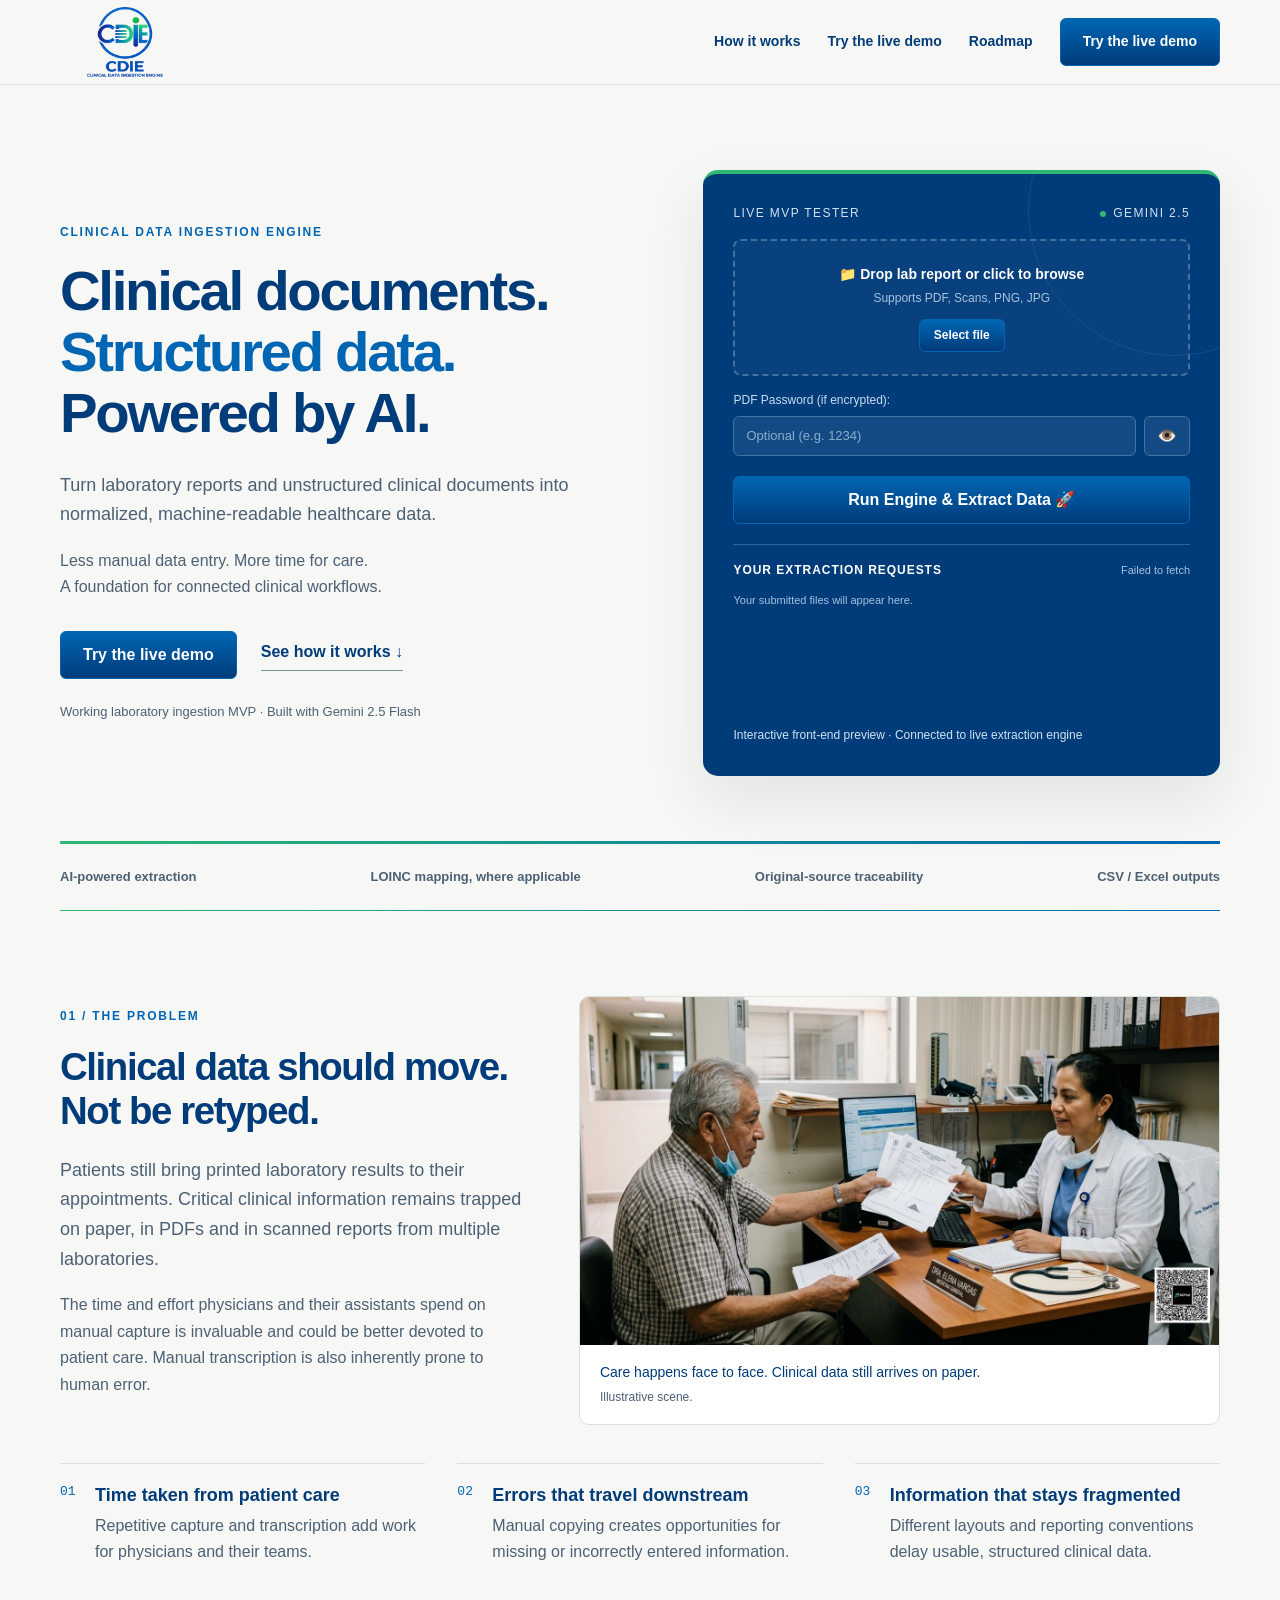
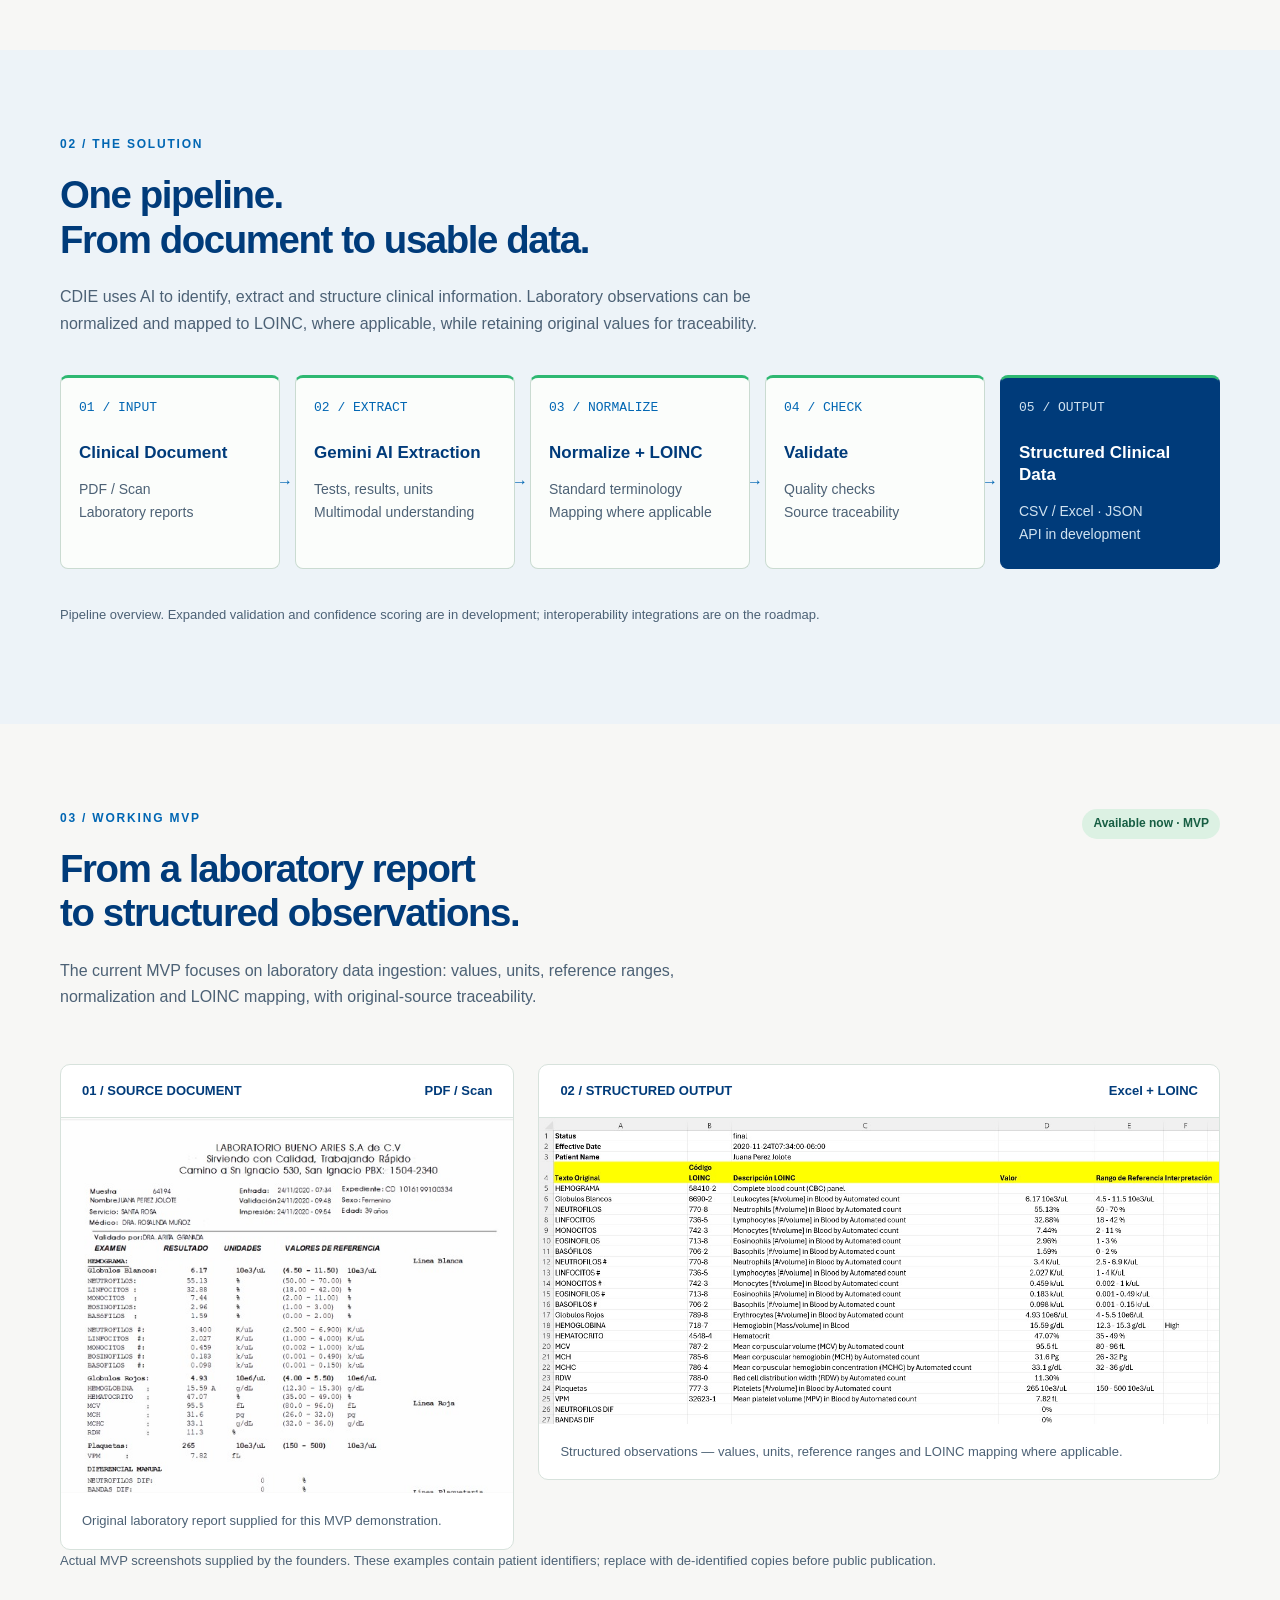
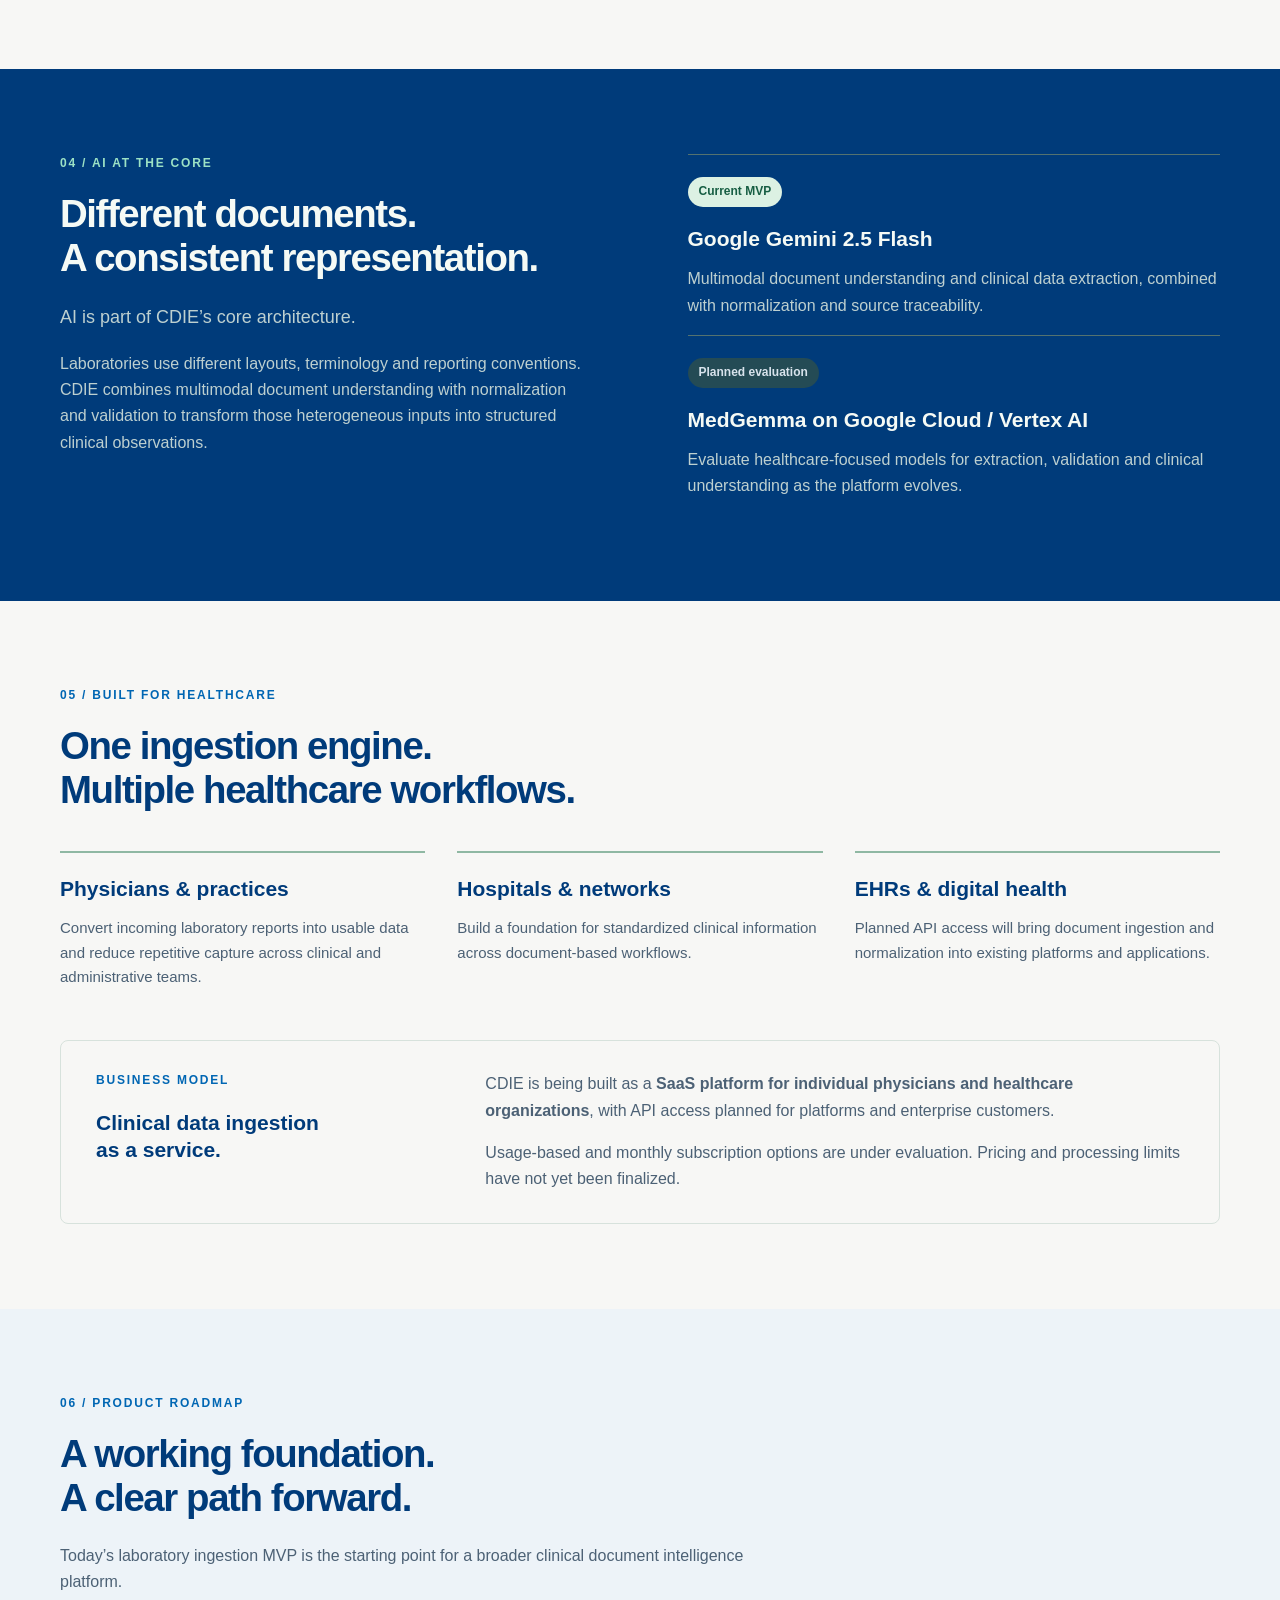
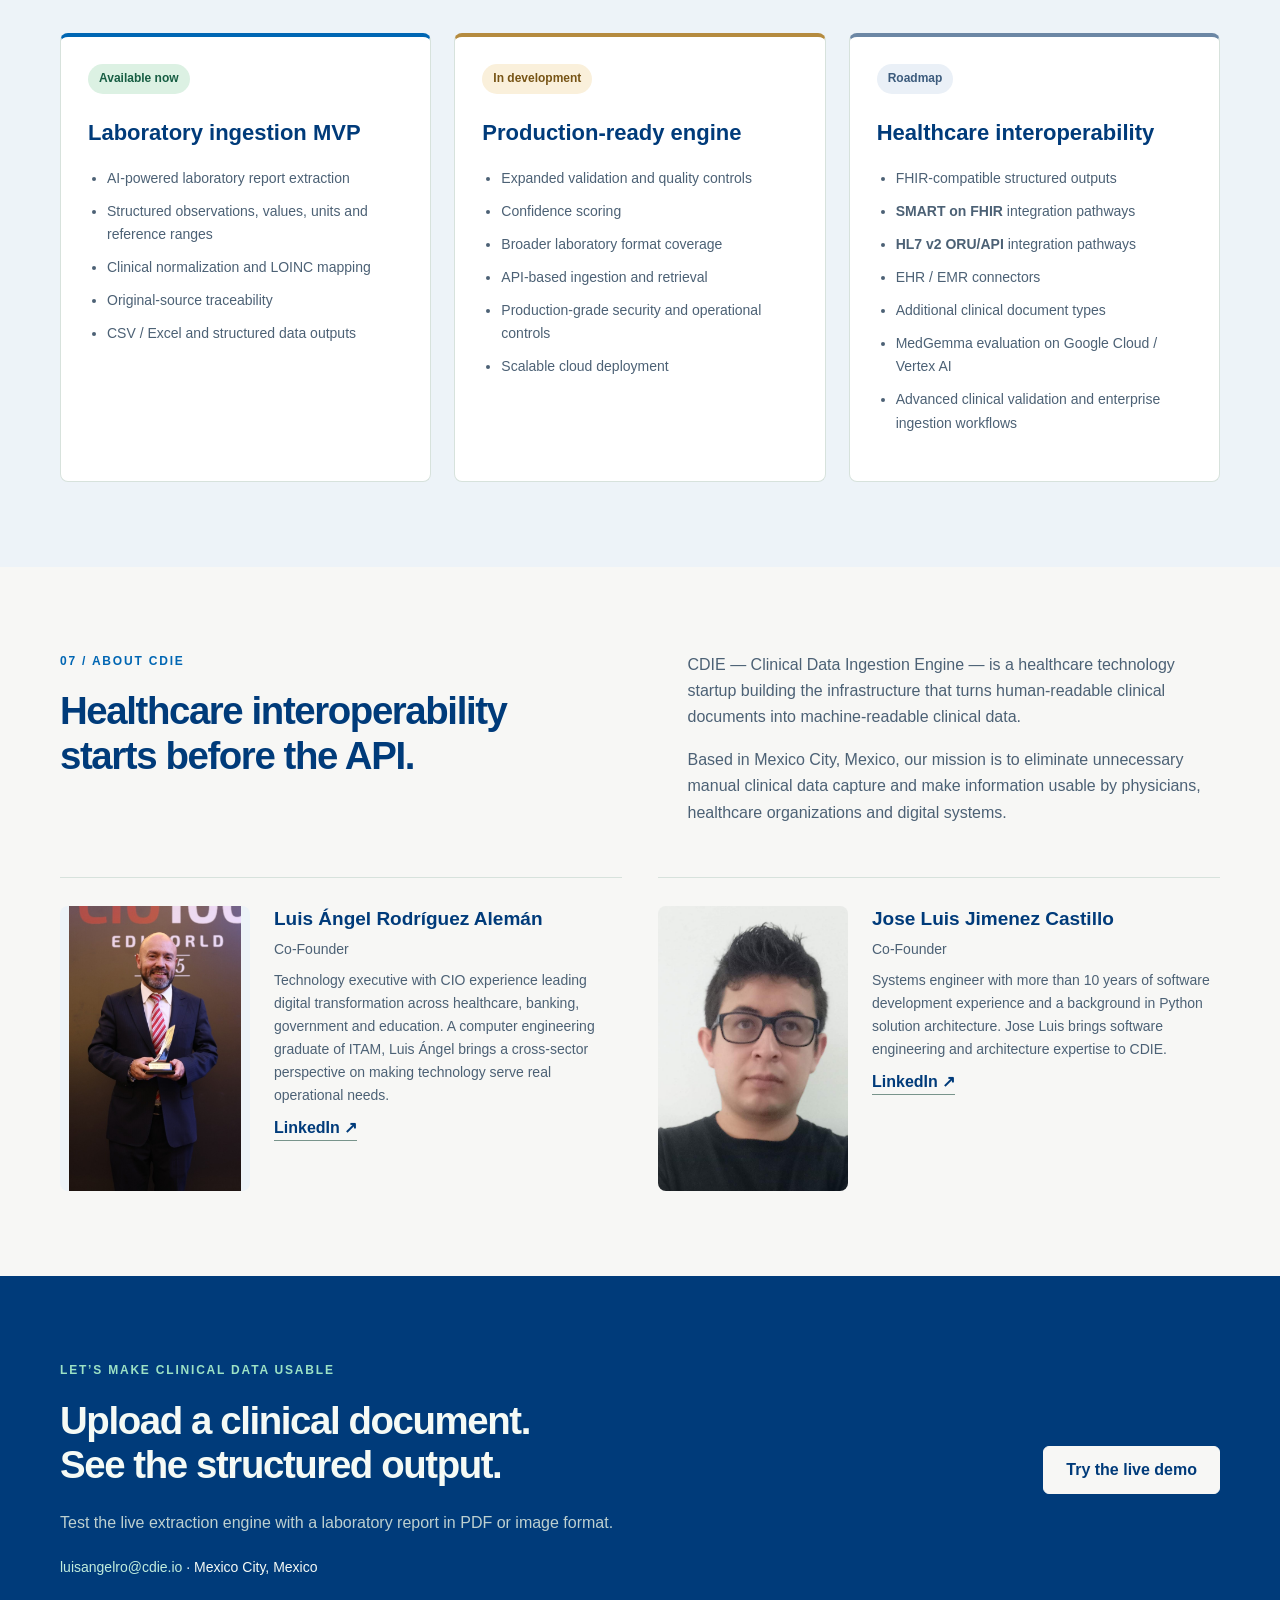
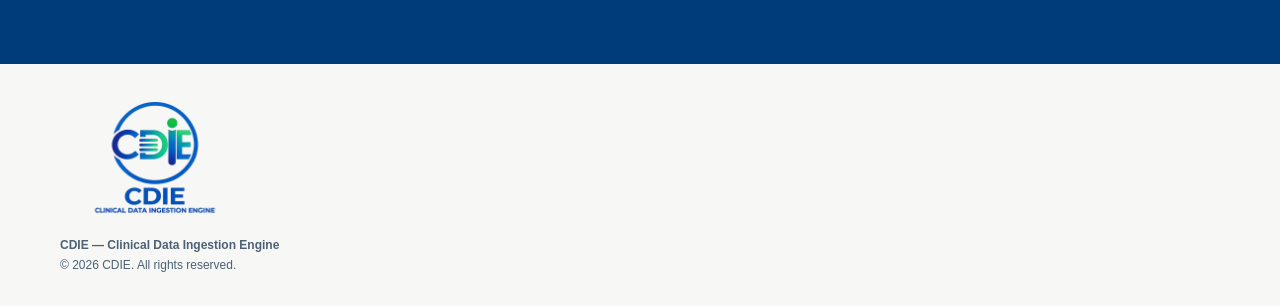
==== index.html @ afc32c07 "Lista por user_id" ====
<!doctype html>
<html lang="en">
<head>
  <meta charset="utf-8">
  <meta name="viewport" content="width=device-width, initial-scale=1">
  <title>CDIE — Clinical Data Ingestion Engine</title>
  <meta name="description" content="AI-powered laboratory document ingestion. From clinical reports to structured observations, normalization and LOINC mapping.">
  
  <!-- Enlace al archivo CSS externo -->
  <link rel="stylesheet" href="assets/css/styles.css">
  <link rel="icon" type="image/png" href="assets/images/favicon.png">
</head>
<body>

  <a class="skip" href="#main">Skip to content</a>
  
  <header>
    <div class="wrap nav">
      <a href="#" class="logo" aria-label="CDIE home">
        <img src="assets/images/logo.png" alt="CDIE Logo" class="brand-logo">
      </a>
      <nav class="navlinks" aria-label="Main navigation">
        <a href="#solution">How it works</a>
        <a href="#live-demo">Try the live demo</a>
        <a href="#roadmap">Roadmap</a>
        <a class="btn" href="#live-demo">Try the live demo</a>
      </nav>
    </div>
  </header>

  <main id="main">
    
    <!-- Hero Section -->
    <div class="wrap">
      <div class="hero">
        <div>
          <p class="eyebrow">Clinical Data Ingestion Engine</p>
          <h1>Clinical documents.<br><em>Structured data.</em><br>Powered by AI.</h1>
          <p class="intro">Turn laboratory reports and unstructured clinical documents into normalized, machine-readable healthcare data.</p>
          <p>Less manual data entry. More time for care.<br>A foundation for connected clinical workflows.</p>
          <div class="actions">
            <a class="btn" href="#live-demo">Try the live demo</a>
            <a class="textlink" href="#solution">See how it works ↓</a>
          </div>
          <p class="hero-note">Working laboratory ingestion MVP · Built with Gemini 2.5 Flash</p>
        </div>
        
        <!-- WIDGET INTERACTIVO INTEGRADO EN LA DERECHA DEL HERO -->
        <div class="hero-visual interactive-hero-mvp" id="live-demo" role="region" aria-label="Interactive MVP Widget">
          <div class="visual-top">
            <span>LIVE MVP TESTER</span>
            <span><i class="dot"></i>GEMINI 2.5</span>
          </div>
          
          <div class="mvp-widget-container">
            <form id="analyzerForm" class="analyzer-form">
              <!-- Dropzone de archivo -->
              <div class="upload-dropzone" id="dropzone">
                <input type="file" id="labFile" accept=".pdf,.png,.jpg,.jpeg" class="file-input-hidden" required>
                <div class="dropzone-content">
                  <strong id="fileNameDisplay">📁 Drop lab report or click to browse</strong>
                  <p>Supports PDF, Scans, PNG, JPG</p>
                  <button type="button" class="btn small-btn">Select file</button>
                </div>
              </div>

              <!-- Campo de contraseña opcional -->
              <div class="password-field-wrap">
                <label for="pdfPassword" class="small-label">PDF Password (if encrypted):</label>
                <div class="password-input-group">
                  <input type="password" id="pdfPassword" class="text-input" placeholder="Optional (e.g. 1234)">
                  <button type="button" id="togglePass" class="toggle-pass-btn" aria-label="Toggle password visibility">👁️</button>
                </div>
              </div>

              <!-- Botón de ejecución -->
              <button type="submit" class="btn submit-engine-btn">Run Engine & Extract Data 🚀</button>
            </form>

            <!-- Estado de carga (oculto por defecto) -->
            <div id="loadingState" class="loading-state" style="display: none;">
              <div class="spinner"></div>
              <strong>Processing document with Gemini...</strong>
              <p class="small-metrics">Extracting values, units & mapping LOINC codes</p>
            </div>

            <!-- Estado de éxito (oculto por defecto) -->
            <div id="successState" class="success-state" style="display: none;">
              <div class="success-icon">✓</div>
              <strong>Extraction Complete!</strong>
              <p class="small-metrics">14 observations normalized · LOINC mapped</p>
              <a href="#mvp" class="btn small-btn" id="resetDemoBtn">Test another document</a>
            </div>
          </div>

          <section class="requests-panel" aria-labelledby="requestsTitle">
            <div class="requests-heading">
              <h2 id="requestsTitle">Your extraction requests</h2>
              <span id="pollingStatus" class="polling-status" aria-live="polite">Loading...</span>
            </div>
            <p id="emptyRequests" class="empty-requests">Your submitted files will appear here.</p>
            <div id="requestsList" class="requests-list" aria-live="polite"></div>
          </section>

          <p class="visual-caption">Interactive front-end preview · Connected to live extraction engine</p>
        </div>
      </div>
      
      <div class="strip">
        <span>AI-powered extraction</span>
        <span>LOINC mapping, where applicable</span>
        <span>Original-source traceability</span>
        <span>CSV / Excel outputs</span>
      </div>
    </div>

    <!-- Problem Section -->
    <section id="problem">
      <div class="wrap">
        <div class="split problem-intro">
          <div>
            <p class="eyebrow">01 / The problem</p>
            <h2>Clinical data should move.<br>Not be retyped.</h2>
            <p class="lead">Patients still bring printed laboratory results to their appointments. Critical clinical information remains trapped on paper, in PDFs and in scanned reports from multiple laboratories.</p>
            <p>The time and effort physicians and their assistants spend on manual capture is invaluable and could be better devoted to patient care. Manual transcription is also inherently prone to human error.</p>
          </div>
          <figure class="problem-photo">
            <img src="assets/images/ilustracion1.jpeg" alt="Patient handing printed laboratory results to a physician">
            <figcaption>Care happens face to face. Clinical data still arrives on paper.<span>Illustrative scene.</span></figcaption>
          </figure>
        </div>
        
        <div class="problem-issues">
          <div class="issue">
            <span>01</span>
            <div>
              <h3>Time taken from patient care</h3>
              <p>Repetitive capture and transcription add work for physicians and their teams.</p>
            </div>
          </div>
          <div class="issue">
            <span>02</span>
            <div>
              <h3>Errors that travel downstream</h3>
              <p>Manual copying creates opportunities for missing or incorrectly entered information.</p>
            </div>
          </div>
          <div class="issue">
            <span>03</span>
            <div>
              <h3>Information that stays fragmented</h3>
              <p>Different layouts and reporting conventions delay usable, structured clinical data.</p>
            </div>
          </div>
        </div>
      </div>
    </section>

    <!-- Solution Section -->
    <section class="tint" id="solution">
      <div class="wrap">
        <div class="section-heading">
          <p class="eyebrow">02 / The solution</p>
          <h2>One pipeline.<br>From document to usable data.</h2>
          <p>CDIE uses AI to identify, extract and structure clinical information. Laboratory observations can be normalized and mapped to LOINC, where applicable, while retaining original values for traceability.</p>
        </div>
        
        <ol class="pipeline">
          <li>
            <span class="num">01 / INPUT</span>
            <h3>Clinical Document</h3>
            <p>PDF / Scan<br>Laboratory reports</p>
          </li>
          <li>
            <span class="num">02 / EXTRACT</span>
            <h3>Gemini AI Extraction</h3>
            <p>Tests, results, units<br>Multimodal understanding</p>
          </li>
          <li>
            <span class="num">03 / NORMALIZE</span>
            <h3>Normalize + LOINC</h3>
            <p>Standard terminology<br>Mapping where applicable</p>
          </li>
          <li>
            <span class="num">04 / CHECK</span>
            <h3>Validate</h3>
            <p>Quality checks<br>Source traceability</p>
          </li>
          <li>
            <span class="num">05 / OUTPUT</span>
            <h3>Structured Clinical Data</h3>
            <p>CSV / Excel · JSON<br>API in development</p>
          </li>
        </ol>
        
        <p class="note">Pipeline overview. Expanded validation and confidence scoring are in development; interoperability integrations are on the roadmap.</p>
      </div>
    </section>

    <!-- MVP Section -->
    <section id="mvp">
      <div class="wrap">
        <div class="evidence-heading">
          <div class="section-heading">
            <p class="eyebrow">03 / Working MVP</p>
            <h2>From a laboratory report<br>to structured observations.</h2>
            <p>The current MVP focuses on laboratory data ingestion: values, units, reference ranges, normalization and LOINC mapping, with original-source traceability.</p>
          </div>
          <span class="badge">Available now · MVP</span>
        </div>
        
        <div class="evidence">
          <figure>
            <div class="frame-title">
              <span>01 / SOURCE DOCUMENT</span>
              <span>PDF / Scan</span>
            </div>
            <img id="source-img" src="assets/images/ilustracion2.jpeg" alt="Source laboratory report screenshot">
            <figcaption>Original laboratory report supplied for this MVP demonstration.</figcaption>
          </figure>
          
          <figure>
            <div class="frame-title">
              <span>02 / STRUCTURED OUTPUT</span>
              <span>Excel + LOINC</span>
            </div>
            <img id="output-img" src="assets/images/ilustracion3.jpeg" alt="Structured MVP output screenshot">
            <figcaption>Structured observations — values, units, reference ranges and LOINC mapping where applicable.</figcaption>
          </figure>
        </div>
        
        <p class="note" id="image-status" aria-live="polite">Actual MVP screenshots supplied by the founders. These examples contain patient identifiers; replace with de-identified copies before public publication.</p>
      </div>
    </section>

    <!-- AI Core Section -->
    <section class="dark">
      <div class="wrap split">
        <div>
          <p class="eyebrow">04 / AI at the core</p>
          <h2>Different documents.<br>A consistent representation.</h2>
          <p class="lead">AI is part of CDIE’s core architecture.</p>
          <p>Laboratories use different layouts, terminology and reporting conventions. CDIE combines multimodal document understanding with normalization and validation to transform those heterogeneous inputs into structured clinical observations.</p>
        </div>
        <div>
          <div class="ai-panel">
            <span class="badge">Current MVP</span>
            <h3>Google Gemini 2.5 Flash</h3>
            <p>Multimodal document understanding and clinical data extraction, combined with normalization and source traceability.</p>
          </div>
          <div class="ai-panel">
            <span class="badge future">Planned evaluation</span>
            <h3>MedGemma on Google Cloud / Vertex AI</h3>
            <p>Evaluate healthcare-focused models for extraction, validation and clinical understanding as the platform evolves.</p>
          </div>
        </div>
      </div>
    </section>

    <!-- Healthcare Workflows Section -->
    <section>
      <div class="wrap">
        <div class="section-heading">
          <p class="eyebrow">05 / Built for healthcare</p>
          <h2>One ingestion engine.<br>Multiple healthcare workflows.</h2>
        </div>
        
        <div class="audiences">
          <article>
            <h3>Physicians & practices</h3>
            <p>Convert incoming laboratory reports into usable data and reduce repetitive capture across clinical and administrative teams.</p>
          </article>
          <article>
            <h3>Hospitals & networks</h3>
            <p>Build a foundation for standardized clinical information across document-based workflows.</p>
          </article>
          <article>
            <h3>EHRs & digital health</h3>
            <p>Planned API access will bring document ingestion and normalization into existing platforms and applications.</p>
          </article>
        </div>
        
        <div class="business">
          <div>
            <p class="eyebrow">Business model</p>
            <h3>Clinical data ingestion<br>as a service.</h3>
          </div>
          <div>
            <p>CDIE is being built as a <strong>SaaS platform for individual physicians and healthcare organizations</strong>, with API access planned for platforms and enterprise customers.</p>
            <p>Usage-based and monthly subscription options are under evaluation. Pricing and processing limits have not yet been finalized.</p>
          </div>
        </div>
      </div>
    </section>

    <!-- Roadmap Section -->
    <section class="tint" id="roadmap">
      <div class="wrap">
        <div class="section-heading">
          <p class="eyebrow">06 / Product roadmap</p>
          <h2>A working foundation.<br>A clear path forward.</h2>
          <p>Today’s laboratory ingestion MVP is the starting point for a broader clinical document intelligence platform.</p>
        </div>
        
        <div class="roadmap">
          <article>
            <span class="badge">Available now</span>
            <h3>Laboratory ingestion MVP</h3>
            <ul>
              <li>AI-powered laboratory report extraction</li>
              <li>Structured observations, values, units and reference ranges</li>
              <li>Clinical normalization and LOINC mapping</li>
              <li>Original-source traceability</li>
              <li>CSV / Excel and structured data outputs</li>
            </ul>
          </article>
          
          <article>
            <span class="badge develop">In development</span>
            <h3>Production-ready engine</h3>
            <ul>
              <li>Expanded validation and quality controls</li>
              <li>Confidence scoring</li>
              <li>Broader laboratory format coverage</li>
              <li>API-based ingestion and retrieval</li>
              <li>Production-grade security and operational controls</li>
              <li>Scalable cloud deployment</li>
            </ul>
          </article>
          
          <article>
            <span class="badge future">Roadmap</span>
            <h3>Healthcare interoperability</h3>
            <ul>
              <li>FHIR-compatible structured outputs</li>
              <li><strong>SMART on FHIR</strong> integration pathways</li>
              <li><strong>HL7 v2 ORU/API</strong> integration pathways</li>
              <li>EHR / EMR connectors</li>
              <li>Additional clinical document types</li>
              <li>MedGemma evaluation on Google Cloud / Vertex AI</li>
              <li>Advanced clinical validation and enterprise ingestion workflows</li>
            </ul>
          </article>
        </div>
      </div>
    </section>

    <!-- About Section -->
    <section id="about">
      <div class="wrap">
        <div class="split">
          <div>
            <p class="eyebrow">07 / About CDIE</p>
            <h2>Healthcare interoperability<br>starts before the API.</h2>
          </div>
          <div>
            <p>CDIE — Clinical Data Ingestion Engine — is a healthcare technology startup building the infrastructure that turns human-readable clinical documents into machine-readable clinical data.</p>
            <p>Based in Mexico City, Mexico, our mission is to eliminate unnecessary manual clinical data capture and make information usable by physicians, healthcare organizations and digital systems.</p>
          </div>
        </div>
        
        <div class="team">
          <article class="person">
            <div class="founder-photo luis">
              <img src="assets/images/founder1.jpeg" alt="Luis Ángel Rodríguez Alemán">
            </div>
            <div>
              <h3>Luis Ángel Rodríguez Alemán</h3>
              <p>Co-Founder</p>
              <p>Technology executive with CIO experience leading digital transformation across healthcare, banking, government and education. A computer engineering graduate of ITAM, Luis Ángel brings a cross-sector perspective on making technology serve real operational needs.</p>
              <a class="textlink" href="https://www.linkedin.com/in/luisangelrodriguezaleman/" target="_blank" rel="noopener noreferrer" aria-label="Luis Ángel Rodríguez Alemán on LinkedIn">LinkedIn ↗</a>
            </div>
          </article>
          
          <article class="person">
            <div class="founder-photo jose">
              <img src="assets/images/founder2.jpg" alt="Jose Luis Jimenez Castillo">
            </div>
            <div>
              <h3>Jose Luis Jimenez Castillo</h3>
              <p>Co-Founder</p>
              <p>Systems engineer with more than 10 years of software development experience and a background in Python solution architecture. Jose Luis brings software engineering and architecture expertise to CDIE.</p>
              <a class="textlink" href="https://www.linkedin.com/in/devcuber/" target="_blank" rel="noopener noreferrer" aria-label="Jose Luis Jimenez Castillo on LinkedIn">LinkedIn ↗</a>
            </div>
          </article>
        </div>
      </div>
    </section>

    <!-- CTA Section -->
    <section class="dark">
      <div class="wrap cta">
        <div>
          <p class="eyebrow">Let’s make clinical data usable</p>
          <h2>Upload a clinical document.<br>See the structured output.</h2>
          <p>Test the live extraction engine with a laboratory report in PDF or image format.</p>
          <div class="contact">
            <a href="mailto:luisangelro@cdie.io">luisangelro@cdie.io</a> · Mexico City, Mexico
          </div>
        </div>
        <a class="btn light" href="#live-demo">Try the live demo</a>
      </div>
    </section>

  </main>

  <footer>
    <div class="wrap footer">
      <div>
        <img src="assets/images/logo.png" alt="CDIE Logo" class="brand-footer">
        <strong>CDIE — Clinical Data Ingestion Engine</strong><br>
        © 2026 CDIE. All rights reserved.
      </div>
    </div>
  </footer>

  <!-- Script para el demo funcional del widget en el Hero -->
  <script>
    document.addEventListener('DOMContentLoaded', function () {
      const fileInput = document.getElementById('labFile');
      const fileNameDisplay = document.getElementById('fileNameDisplay');
      const analyzerForm = document.getElementById('analyzerForm');
      const dropzone = document.getElementById('dropzone');
      const selectFileButton = dropzone ? dropzone.querySelector('.small-btn') : null;
      const loadingState = document.getElementById('loadingState');
      const loadingMessage = loadingState ? loadingState.querySelector('strong') : null;
      const togglePass = document.getElementById('togglePass');
      const pdfPassword = document.getElementById('pdfPassword');
      const requestsList = document.getElementById('requestsList');
      const emptyRequests = document.getElementById('emptyRequests');
      const pollingStatus = document.getElementById('pollingStatus');
      const API_BASE_URL = ['localhost', '127.0.0.1'].includes(location.hostname) ? 'http://localhost:8000' : 'https://api.cdie.io';
      let selectedFile = null, pollingTimer = null;

      function cookie(name) { return document.cookie.split('; ').find(v => v.startsWith(name + '='))?.split('=').slice(1).join('='); }
      function validUuid(v) { return /^[0-9a-f]{8}-[0-9a-f]{4}-[1-5][0-9a-f]{3}-[89ab][0-9a-f]{3}-[0-9a-f]{12}$/i.test(v || ''); }
      function ensureUserId() {
        const existingId = cookie('cdie_user_id');
        if (validUuid(existingId)) return existingId;

        const newId = crypto.randomUUID();
        document.cookie = 'cdie_user_id=' + newId + '; Path=/; Max-Age=31536000; SameSite=Lax' + (location.protocol === 'https:' ? '; Secure' : '');

        const savedId = cookie('cdie_user_id');
        if (savedId !== newId) throw new Error('Unable to persist cdie_user_id cookie. Enable cookies for this site and reload the page.');
        return savedId;
      }
      function esc(v) { const n = document.createElement('span'); n.textContent = v || ''; return n.innerHTML; }
      function date(v) { return v ? new Date(v).toLocaleString() : '—'; }
      function detailError(data, fallback) { return (data && (data.detail?.message || data.detail?.error || data.detail)) || fallback; }
      async function api(path, options) {
        const userId = ensureUserId();
        if (!validUuid(userId)) throw new Error('Unable to identify the user. Please refresh the page and try again.');
        const requestOptions = options || {};
        const headers = new Headers(requestOptions.headers || {});
        headers.set('cdie_user_id', userId);
        const res = await fetch(API_BASE_URL + path, Object.assign({ credentials: 'include' }, requestOptions, { headers }));
        if (!res.ok) { const data = await res.json().catch(() => null); throw new Error(detailError(data, 'The service returned an error.')); }
        return res;
      }
      function stopPolling() { if (pollingTimer) { clearInterval(pollingTimer); pollingTimer = null; } }
      function startPolling() { if (!pollingTimer) pollingTimer = setInterval(loadRequests, 10000); }
      function render(items) {
        items.sort((a,b) => new Date(b.created_at) - new Date(a.created_at));
        emptyRequests.style.display = items.length ? 'none' : 'block';
        requestsList.innerHTML = items.map(item => {
          const ready = item.status === 'completed';
          const status = item.status === 'pending' ? 'Queued' : item.status === 'processing' ? 'Processing' : item.status === 'completed' ? 'Completed' : 'Failed';
          return '<article class="request-item"><div><div class="request-file">' + esc(item.original_filename) + '</div><div class="request-meta"><span class="status-badge status-' + esc(item.status) + '">' + status + '</span><span>' + date(item.created_at) + '</span></div></div><div class="request-actions"><button class="download-btn" data-json="' + item.id + '" data-name="' + esc(item.original_filename) + '"' + (ready ? '' : ' disabled') + '>JSON</button><button class="download-btn" data-csv="' + item.id + '"' + (ready ? '' : ' disabled') + '>CSV</button></div>' + (item.status === 'failed' ? '<div class="request-error">' + esc(item.error_message || 'Extraction failed.') + '</div>' : '') + '</article>';
        }).join('');
        const active = items.some(item => item.status === 'pending' || item.status === 'processing');
        pollingStatus.textContent = active ? 'Refreshing every 10s' : (items.length ? 'Up to date' : '');
        active ? startPolling() : stopPolling();
      }
      async function loadRequests() { try { const res = await api('/api/v1/lab-extraction-requests'); render(await res.json()); } catch (err) { pollingStatus.textContent = err.message; stopPolling(); } }
      function download(content, name, type) { const url = URL.createObjectURL(new Blob([content], {type})); const a = document.createElement('a'); a.href=url; a.download=name; a.click(); setTimeout(() => URL.revokeObjectURL(url), 1000); }
      requestsList.addEventListener('click', async function(e) {
        const jsonId = e.target.dataset.json, csvId = e.target.dataset.csv;
        if (!jsonId && !csvId) return;
        e.target.disabled = true;
        try {
          if (jsonId) { const res = await api('/api/v1/lab-extraction-requests/' + jsonId + '/result'); const original = e.target.dataset.name.replace(/\.[^/.]+$/, ''); download(JSON.stringify(await res.json(), null, 2), original + '_clinical_data.json', 'application/json'); }
          else { const res = await api('/api/v1/lab-extraction-requests/' + csvId + '/csv'); const blob = await res.blob(); const cd = res.headers.get('content-disposition') || ''; const match = cd.match(/filename="([^"]+)"/); download(blob, match ? match[1] : 'clinical_data.csv', 'text/csv;charset=utf-8'); }
        } catch (err) { pollingStatus.textContent = err.message; } finally { e.target.disabled = false; }
      });
      function resetForm() { analyzerForm.reset(); selectedFile = null; fileNameDisplay.textContent = '📁 Drop lab report or click to browse'; }
      if (dropzone) dropzone.addEventListener('click', e => { if (e.target !== fileInput) fileInput.click(); });
      if (selectFileButton) selectFileButton.addEventListener('click', e => { e.preventDefault(); e.stopPropagation(); fileInput.click(); });
      fileInput.addEventListener('change', e => { selectedFile=e.target.files[0] || null; fileNameDisplay.textContent=selectedFile ? '📄 ' + selectedFile.name : '📁 Drop lab report or click to browse'; });
      if (togglePass) togglePass.addEventListener('click', () => { const hidden=pdfPassword.type === 'password'; pdfPassword.type=hidden ? 'text' : 'password'; togglePass.textContent=hidden ? '🔒' : '👁️'; });
      analyzerForm.addEventListener('submit', async function(e) {
        e.preventDefault(); if (!selectedFile) { fileNameDisplay.textContent='⚠️ Select a PDF or image first'; return; }
        const data=new FormData(); data.append('file', selectedFile); if (pdfPassword.value) data.append('password', pdfPassword.value);
        loadingState.style.display='flex'; if (loadingMessage) loadingMessage.textContent='Adding document to extraction queue...';
        try { await api('/api/v1/lab-extraction-requests', {method:'POST', body:data}); resetForm(); await loadRequests(); }
        catch (err) { fileNameDisplay.textContent='⚠️ ' + err.message; }
        finally { loadingState.style.display='none'; }
      });
      ensureUserId(); loadRequests();
    });
  </script>

</body>
</html>
---- assets/css/styles.css ----
:root {
  --ink: #003B7A;
  --muted: #4c6175;
  --green: #0066B3;
  --mint: #cbeedc;
  --paper: #F7F7F5;
  --line: #d7e2dc;
  --navy: #003B7A;
}

* { box-sizing: border-box; }

html {
  scroll-behavior: smooth;
  scroll-padding-top: 180px;
}

body {
  margin: 0;
  background: var(--paper);
  color: var(--ink);
  font: 16px/1.65 'Montserrat', Arial, sans-serif;
}

a { color: inherit; text-decoration: none; }
button, input { font: inherit; }

a:focus-visible, button:focus-visible, input:focus-visible {
  outline: 3px solid #b57922;
  outline-offset: 5px;
}

.wrap {
  width: min(1160px, calc(100% - 64px));
  margin: auto;
}

header {
  border-bottom: 1px solid var(--line);
  background: #F7F7F5f5;
  position: sticky;
  top: 0;
  z-index: 5;
}

.nav {
  min-height: 84px;
  display: flex;
  align-items: center;
  justify-content: space-between;
  gap: 24px;
}

.logo {
  text-decoration: none;
  display: flex;
  align-items: center;
  gap: 11px;
  font-size: 27px;
  font-weight: 750;
  letter-spacing: -1px;
  flex-shrink: 0;
}

.mark {
  width: 35px;
  height: 35px;
  background: var(--navy);
  color: var(--mint);
  border-radius: 9px;
  display: grid;
  place-items: center;
  font-size: 26px;
}

.navlinks {
  display: flex;
  align-items: center;
  gap: 27px;
  font-size: 14px;
  font-weight: 600;
  flex-wrap: wrap;
}

.btn {
  display: inline-flex;
  align-items: center;
  justify-content: center;
  min-height: 48px;
  padding: 10px 22px;
  border-radius: 6px;
  background: linear-gradient(180deg,#0066B3,#003B7A);
  color: white;
  text-decoration: none;
  font-weight: 600;
  border: 1px solid #0066B3;
}

.btn.light {
  background: #F7F7F5;
  border-color: #F7F7F5;
  color: var(--navy);
}

.textlink {
  font-weight: 600;
  text-decoration: none;
  border-bottom: 1px solid #78948b;
  padding-bottom: 4px;
}

.eyebrow {
  font-size: 12px;
  letter-spacing: 1.8px;
  text-transform: uppercase;
  font-weight: 750;
  color: var(--green);
  margin: 0 0 18px;
}

h1, h2, h3, p { margin-top: 0; }
h1, h2 { font-weight: 700; }
h3 { font-weight: 600; }

h1 {
  font-size: clamp(38px, 4.4vw, 62px);
  line-height: 1.08;
  letter-spacing: -2.3px;
  margin-bottom: 27px;
}

h1 em {
  font-style: normal;
  color: var(--green);
}

h2 {
  font-size: clamp(30px, 3vw, 43px);
  line-height: 1.16;
  letter-spacing: -1.4px;
  margin-bottom: 22px;
}

h3 {
  font-size: 21px;
  line-height: 1.3;
  margin-bottom: 14px;
}

p { color: var(--muted); }

.hero {
  padding: 85px 0 65px;
  display: grid;
  grid-template-columns: 1.12fr 1fr;
  gap: 65px;
  align-items: center;
}

.hero .intro {
  font-size: 18px;
  max-width: 540px;
}

.actions {
  display: flex;
  align-items: center;
  gap: 24px;
  flex-wrap: wrap;
  margin-top: 30px;
}

.small { font-size: 13px; }
.hero-note { margin: 22px 0 0; font-size: 13px; }

.hero-visual {
  background: var(--navy);
  border-radius: 15px;
  min-height: 418px;
  padding: 30px;
  box-shadow: 0 24px 60px #193d3a18;
  position: relative;
  overflow: hidden;
  color: white;
  border-top: 4px solid #2EB872;
}

.hero-visual:before {
  content: '';
  position: absolute;
  width: 290px;
  height: 290px;
  border: 1px solid #ffffff15;
  border-radius: 50%;
  right: -100px;
  top: -110px;
}

.visual-top {
  display: flex;
  justify-content: space-between;
  gap: 10px;
  font-size: 12px;
  letter-spacing: 1.4px;
  color: #d1e3f1;
}

.dot {
  display: inline-block;
  background: #2EB872;
  border-radius: 50%;
  width: 6px;
  height: 6px;
  margin-right: 7px;
}

.doc {
  background: #fbfdf9;
  color: var(--ink);
  padding: 20px 24px;
  border-radius: 7px;
  width: 76%;
  margin-top: 32px;
}

.doc strong { font-size: 14px; }
.doc-lines { height: 6px; background: #dce6e0; margin-top: 11px; width: 100%; }
.doc-lines.short { width: 60%; }

.bridge { color: #cbeedc; padding: 13px 22px; font-size: 13px; }

.data {
  margin-left: 28px;
  background: #074b8c;
  border: 1px solid #5385b5;
  border-radius: 7px;
  padding: 20px;
  font: 13px/1.8 Consolas, monospace;
}

.data span { color: #8ee0b5; }
.visual-caption { color: #d1e3f1; font-size: 12px; margin: 20px 0 0; }

.strip {
  border-top: 3px solid transparent;
  border-image: linear-gradient(90deg, #2EB872, #0066B3) 1;
  border-bottom: 1px solid var(--line);
  padding: 22px 0;
  display: flex;
  gap: 25px;
  justify-content: space-between;
  font-size: 13px;
  font-weight: 600;
  color: var(--muted);
}

section { padding: 85px 0; }
.split { display: grid; grid-template-columns: 1fr 1fr; gap: 95px; }
.lead { font-size: 18px; }

.issue {
  padding: 19px 0;
  border-bottom: 1px solid var(--line);
  display: grid;
  grid-template-columns: 35px 1fr;
  gap: 15px;
}

.issue:first-child { padding-top: 0; }
.issue span { font: 13px Consolas, monospace; color: var(--green); }
.issue p { margin: 5px 0 0; }
.issue h3 { font-size: 18px; margin: 0; }

.tint { background: #edf3f8; }
.section-heading { max-width: 710px; margin-bottom: 38px; }

.pipeline {
  display: grid;
  grid-template-columns: repeat(5, 1fr);
  gap: 15px;
  list-style: none;
  padding: 0;
  margin: 35px 0;
}

.pipeline li {
  position: relative;
  background: #fbfdfb;
  border: 1px solid #cadbd1;
  padding: 22px 18px;
  border-radius: 8px;
  border-top: 3px solid #2EB872;
}

.pipeline li:not(:last-child):after {
  content: '→';
  position: absolute;
  right: -14px;
  top: 48%;
  z-index: 1;
  color: var(--green);
  font-weight: bold;
}

.pipeline .num { font: 13px Consolas, monospace; color: var(--green); display: block; margin-bottom: 27px; }
.pipeline h3 { font-size: 17px; }
.pipeline p { font-size: 14px; margin: 0; }

.pipeline li:last-child {
  background: var(--navy);
  color: white;
  border-color: var(--navy);
  border-top-color: #2EB872;
}

.pipeline li:last-child p, .pipeline li:last-child .num { color: #d1e3f1; }

.note { font-size: 13px; color: var(--muted); }

.badge {
  display: inline-block;
  font-size: 12px;
  font-weight: 700;
  border-radius: 30px;
  padding: 5px 11px;
  background: #dcf1e3;
  color: #175e43;
}

.evidence-heading { display: flex; justify-content: space-between; align-items: start; gap: 30px; }
.evidence { display: grid; grid-template-columns: .8fr 1.2fr; gap: 24px; }

.evidence figure {
  margin: 0;
  border: 1px solid var(--line);
  border-radius: 10px;
  overflow: hidden;
  background: #fff;
  align-self: start;
}

.frame-title {
  padding: 15px 21px;
  border-bottom: 1px solid var(--line);
  font-size: 13px;
  font-weight: 600;
  display: flex;
  justify-content: space-between;
}

.placeholder {
  min-height: 285px;
  display: flex;
  align-items: center;
  justify-content: center;
  flex-direction: column;
  text-align: center;
  padding: 28px;
  background: repeating-linear-gradient(135deg,#f5f8f5,#f5f8f5 12px,#f1f5f1 12px,#f1f5f1 13px);
}

.placeholder strong { font-size: 17px; }
.placeholder p { max-width: 320px; font-size: 14px; margin: 10px 0 16px; }
.placeholder input { max-width: 100%; font-size: 12px; }
.placeholder label { font-size: 13px; margin-bottom: 8px; }

.evidence img { display: block; width: 100%; height: auto; max-height: none; object-fit: contain; background: #fff; }
.evidence img[hidden] { display: none; }

figcaption { padding: 17px 21px; font-size: 13px; color: var(--muted); }

.more-shots { display: flex; flex-wrap: wrap; gap: 10px; margin-top: 20px; }
.more-shots span { border: 1px dashed #a9bdb1; border-radius: 5px; padding: 8px 12px; font-size: 12px; color: var(--muted); }

.dark { background: var(--navy); color: #f5faf5; }
.dark p { color: #bdd0d0; }
.dark .eyebrow { color: #9ce2c5; }

.ai-panels { display: grid; grid-template-columns: 1fr 1fr; gap: 23px; margin-top: 35px; }
.ai-panel { border-top: 1px solid #54726f; padding-top: 22px; }
.ai-panel .badge { margin-bottom: 18px; }
.ai-panel .future { background: #244b55; color: #d8e3ec; }

.audiences { display: grid; grid-template-columns: repeat(3, 1fr); gap: 32px; }
.audiences article { border-top: 2px solid #8fb8a3; padding-top: 22px; }
.audiences p { font-size: 15px; }

.business {
  margin-top: 35px;
  padding: 30px 35px;
  border: 1px solid var(--line);
  border-radius: 8px;
  display: grid;
  grid-template-columns: 1fr 2fr;
  gap: 40px;
}
.business p:last-child { margin-bottom: 0; }

.roadmap { display: grid; grid-template-columns: repeat(3, 1fr); gap: 23px; }
.roadmap article { border: 1px solid var(--line); background: white; border-radius: 8px; padding: 27px; }
.roadmap article:first-child { border-top: 4px solid var(--green); }
.roadmap article:nth-child(2) { border-top: 4px solid #b58b3f; }
.roadmap article:nth-child(3) { border-top: 4px solid #6c87a5; }
.roadmap .badge { margin-bottom: 25px; }

.develop { background: #faf0db; color: #775415; }
.future { background: #eaf0f7; color: #3c5b7c; }
.roadmap h3 { font-size: 22px; }
.roadmap ul { padding-left: 19px; color: var(--muted); font-size: 14px; }
.roadmap li { padding: 5px 0; }

.team { display: grid; grid-template-columns: 1fr 1fr; gap: 36px; margin-top: 35px; }
.person { display: grid; grid-template-columns: 190px minmax(0, 1fr); gap: 24px; align-items: start; border-top: 1px solid var(--line); padding-top: 28px; }
.person h3 { line-height: 1.4; font-size: 19px; margin-bottom: 5px; }
.person p { font-size: 14px; margin-bottom: 8px; }

.founder-photo { width: 190px; height: 285px; background: #edf3f8; border-radius: 8px; overflow: hidden; }
.founder-photo img { display: block; width: 100%; height: 100%; object-fit: contain; }
.founder-photo.jose img { object-fit: cover; object-position: center; }

.pending { color: #64716c; font-size: 12px; }

.cta { display: flex; align-items: center; justify-content: space-between; gap: 40px; }
.cta h2 { max-width: 650px; }
.cta p { max-width: 650px; }

.contact { margin-top: 20px; font-size: 14px; }
.contact a { color: #c0eddd; }

footer { padding: 30px 0; }
.footer { display: flex; justify-content: space-between; gap: 25px; color: var(--muted); font-size: 12px; }

.reviewbar { background: #e9eddf; color: #4b5947; padding: 8px 20px; text-align: center; font-size: 12px; }
.skip { position: absolute; left: 15px; top: -100px; }
.skip:focus { top: 10px; z-index: 10; background: white; padding: 10px; }

    .brand-logo { 
    display: block; 
    width: 130px;
    height: auto; 
    max-height: 80px;
    object-fit: contain;
    border-radius: 0; 
    }
.brand-footer { display: block; width: 190px; height: auto; margin-bottom: 15px; }

.problem-intro { grid-template-columns: .85fr 1.15fr; gap: 45px; align-items: center; }
.problem-photo { margin: 0; border: 1px solid #d7e2dc; border-radius: 10px; overflow: hidden; background: #fff; }
.problem-photo img { display: block; width: 100%; height: auto; }
.problem-photo figcaption { font-size: 14px; color: #003B7A; padding: 16px 20px; }
.problem-photo figcaption span { display: block; margin-top: 4px; font-size: 12px; color: #4c6175; }

.problem-issues { display: grid; grid-template-columns: repeat(3, 1fr); gap: 32px; margin-top: 38px; }
.problem-issues .issue, .problem-issues .issue:first-child { padding: 20px 0 0; border-bottom: 0; border-top: 1px solid #d7e2dc; grid-template-columns: 25px 1fr; gap: 10px; }

.brand-placeholder, .brand-footer-placeholder { display: grid; place-items: center; text-align: center; border: 1px dashed #7d9bb6; color: #003B7A; background: #edf3f8; font-weight: 700; letter-spacing: 1px; }
.brand-placeholder { width: 190px; height: 146px; border-radius: 5px; font-size: 28px; line-height: 1.15; }
.brand-placeholder small, .brand-footer-placeholder small, .photo-placeholder small, .problem-image-placeholder small, .mvp-image-placeholder small { font-size: 10px; font-weight: 500; letter-spacing: 1px; }
.brand-footer-placeholder { width: 190px; height: 60px; margin-bottom: 15px; font-size: 24px; }

.photo-placeholder { width: 100%; height: 100%; display: grid; place-items: center; text-align: center; color: #003B7A; font-size: 14px; line-height: 1.7; background: repeating-linear-gradient(135deg,#edf3f8,#edf3f8 12px,#e4edf4 12px,#e4edf4 13px); object-fit: contain !important; }
.problem-image-placeholder { display: flex; align-items: center; justify-content: center; flex-direction: column; min-height: 280px; text-align: center; color: #003B7A; background: repeating-linear-gradient(135deg,#edf3f8,#edf3f8 12px,#e4edf4 12px,#e4edf4 13px); font-weight: 700; letter-spacing: 1px; }
.mvp-image-placeholder { display: flex !important; align-items: center; justify-content: center; flex-direction: column; min-height: 240px; text-align: center; color: #003B7A; background: repeating-linear-gradient(135deg,#f5f8f5,#f5f8f5 12px,#f1f5f1 12px,#f1f5f1 13px); font-weight: 700; letter-spacing: 1px; }

/* Media Queries */
@media(max-width: 1000px) {
  .person { grid-template-columns: 1fr; }
  .founder-photo { width: 100%; max-width: 250px; height: 330px; }
  .founder-photo.jose img { object-fit: contain; }
}

@media(max-width: 950px) {
  .hero { gap: 30px; }
  .navlinks { gap: 15px; }
  .split { gap: 40px; }
  .pipeline { grid-template-columns: 1fr; }
  .pipeline li { padding: 18px 22px; display: grid; grid-template-columns: 30px 1fr; gap: 0 15px; }
  .pipeline .num { margin: 0; grid-row: span 2; }
  .pipeline h3 { margin-bottom: 5px; }
  .pipeline li:not(:last-child):after { content: '↓'; right: 50%; top: auto; bottom: -18px; }
  .roadmap { gap: 12px; }
  .roadmap article { padding: 20px; }
  .strip { flex-wrap: wrap; }
  .person { gap: 15px; }
}

@media(max-width: 850px) {
  .problem-intro { grid-template-columns: 1fr; gap: 25px; }
  .problem-issues { grid-template-columns: 1fr; gap: 18px; }
  .problem-photo { max-width: 720px; }
}

@media(max-width: 700px) {
  .wrap { width: calc(100% - 36px); }
    .nav {
    min-height: 80px;
    display: flex;
    align-items: center;
    justify-content: space-between;
    gap: 24px;
    }
    .brand-logo { 
    display: block; 
    width: 130px;
    height: auto; 
    max-height: 42px;
    object-fit: contain;
    border-radius: 0; 
    }
  .navlinks { width: 100%; justify-content: space-between; font-size: 12px; gap: 8px; flex-wrap: wrap; }
  .navlinks .btn { padding: 5px 10px; min-height: 38px; }
  .hero { grid-template-columns: 1fr; padding: 35px 0; gap: 35px; }
  h1 { letter-spacing: -1.5px; }
  .hero-visual { min-height: 380px; padding: 24px; }
  .strip { gap: 12px 22px; font-size: 12px; }
  section { padding: 55px 0; }
  .split, .evidence, .ai-panels, .audiences, .roadmap, .team, .business { grid-template-columns: 1fr; gap: 27px; }
  .evidence-heading, .cta, .footer { display: block; }
  .evidence-heading .badge { margin-bottom: 20px; }
  .business { padding: 25px; }
  .business h3 { margin: 0; }
  .person { grid-template-columns: 130px minmax(0,1fr); gap: 18px; }
  .founder-photo { width: 130px; height: 215px; }
  .founder-photo.jose img { object-fit: contain; }
  .cta .btn { margin-top: 8px; }
  .footer p { margin: 10px 0; }
  .reviewbar { font-size: 11px; }
  .evidence img { height: auto; }
  .hero .intro { font-size: 17px; }
  header { position: static; }
html {
  scroll-behavior: smooth;
  scroll-padding-top: 100px; 
}
  .brand-placeholder { width: 180px; height: 138px; }
  .brand-footer-placeholder { width: 180px; }
}

@media(max-width: 360px) {
  .person { grid-template-columns: 1fr; }
  .founder-photo { width: 180px; height: 270px; }
}

@media(prefers-reduced-motion: reduce) {
  html { scroll-behavior: auto; }
}

@media print {
  header { position: static; }
  .reviewbar, input, .placeholder label { display: none; }
  section { padding: 35px 0; }
  .dark, .hero-visual { print-color-adjust: exact; }
  a { text-decoration: none; }
  .roadmap article, .evidence figure { break-inside: avoid; }
}

/* ==========================================================
   ESTILOS PARA EL MVP INTERACTIVO INTEGRADO EN EL HERO
   ========================================================== */

.interactive-hero-mvp {
  display: flex;
  flex-direction: column;
  justify-content: space-between;
}

.mvp-widget-container {
  margin-top: 15px;
}

.analyzer-form {
  display: flex;
  flex-direction: column;
  gap: 15px;
}

.upload-dropzone {
  border: 2px dashed #42729f;
  background: rgba(255, 255, 255, 0.03);
  padding: 22px;
  border-radius: 8px;
  text-align: center;
  cursor: pointer;
  position: relative;
  transition: border-color 0.2s, background 0.2s;
}

.upload-dropzone:hover {
  border-color: #2EB872;
  background: rgba(46, 184, 114, 0.04);
}

.file-input-hidden {
  position: absolute;
  top: 0; 
  left: 0; 
  width: 100%; 
  height: 100%;
  opacity: 0;
  cursor: pointer;
}

.dropzone-content strong {
  color: white;
  font-size: 14px;
  display: block;
  margin-bottom: 3px;
}

.dropzone-content p {
  color: #a8c2de;
  font-size: 12px;
  margin: 0 0 10px;
}

.small-btn {
  padding: 6px 14px;
  min-height: 32px;
  font-size: 12px;
}

.password-field-wrap {
  display: flex;
  flex-direction: column;
  gap: 5px;
}

.small-label {
  font-size: 12px;
  color: #cbdcf0;
}

.password-input-group {
  display: flex;
  gap: 8px;
}

.text-input {
  flex: 1;
  background: rgba(255, 255, 255, 0.08);
  border: 1px solid #42729f;
  border-radius: 6px;
  padding: 8px 12px;
  color: white;
  font-size: 13px;
}

.text-input::placeholder {
  color: #8aaec9;
}

.toggle-pass-btn {
  background: rgba(255, 255, 255, 0.08);
  border: 1px solid #42729f;
  border-radius: 6px;
  padding: 0 12px;
  cursor: pointer;
  color: white;
}

.submit-engine-btn {
  width: 100%;
  margin-top: 5px;
  cursor: pointer;
  text-align: center;
  justify-content: center;
}

.loading-state, .success-state {
  margin-top: 15px;
  text-align: center;
  padding: 25px 15px;
  background: rgba(0, 0, 0, 0.2);
  border-radius: 8px;
  display: flex;
  flex-direction: column;
  align-items: center;
  gap: 12px;
}

.spinner {
  width: 32px;
  height: 32px;
  border: 3px solid rgba(255, 255, 255, 0.2);
  border-top-color: #2EB872;
  border-radius: 50%;
  animation: spin 0.8s linear infinite;
}

@keyframes spin {
  to { transform: rotate(360deg); }
}

.success-icon {
  width: 38px;
  height: 38px;
  background: #2EB872;
  color: white;
  border-radius: 50%;
  display: grid;
  place-items: center;
  font-size: 18px;
  font-weight: bold;
}

.success-state strong {
  color: white;
  font-size: 15px;
}

.small-metrics {
  font-size: 12px;
  color: #a8c2de;
  margin: 0;
}
.requests-panel{margin-top:20px;padding-top:16px;border-top:1px solid rgba(168,194,222,.28)}.requests-heading{display:flex;justify-content:space-between;align-items:baseline;gap:10px}.requests-heading h2{margin:0;color:#fff;font-size:12px;letter-spacing:.08em;text-transform:uppercase}.polling-status,.empty-requests{color:#a8c2de;font-size:11px}.empty-requests{margin:12px 0 0}.requests-list{display:grid;gap:8px;margin-top:12px}.request-item{display:grid;grid-template-columns:minmax(0,1fr) auto;gap:9px;padding:10px;border:1px solid rgba(66,114,159,.72);border-radius:7px;background:rgba(0,0,0,.16)}.request-file{color:#fff;font-size:12px;font-weight:700;overflow-wrap:anywhere}.request-meta{display:flex;flex-wrap:wrap;gap:5px 8px;margin-top:5px;color:#a8c2de;font-size:10px}.request-error{grid-column:1/-1;color:#ffc3c3;font-size:11px}.request-actions{display:flex;flex-direction:column;gap:6px}.download-btn{min-width:84px;border:1px solid #42729f;border-radius:5px;padding:5px 8px;background:rgba(255,255,255,.06);color:#fff;cursor:pointer;font:inherit;font-size:10px}.download-btn:disabled{cursor:not-allowed;color:#7d9bb6;opacity:.62}.status-badge{border-radius:999px;padding:2px 7px;font-size:10px;font-weight:700;text-transform:uppercase}.status-pending{color:#ffe29b;background:rgba(222,173,57,.16)}.status-processing{color:#a8d5ff;background:rgba(66,114,159,.25)}.status-completed{color:#a9efc9;background:rgba(46,184,114,.16)}.status-failed{color:#ffc3c3;background:rgba(205,83,83,.18)}@media(max-width:480px){.request-item{grid-template-columns:1fr}.request-actions{flex-direction:row}.download-btn{flex:1}}
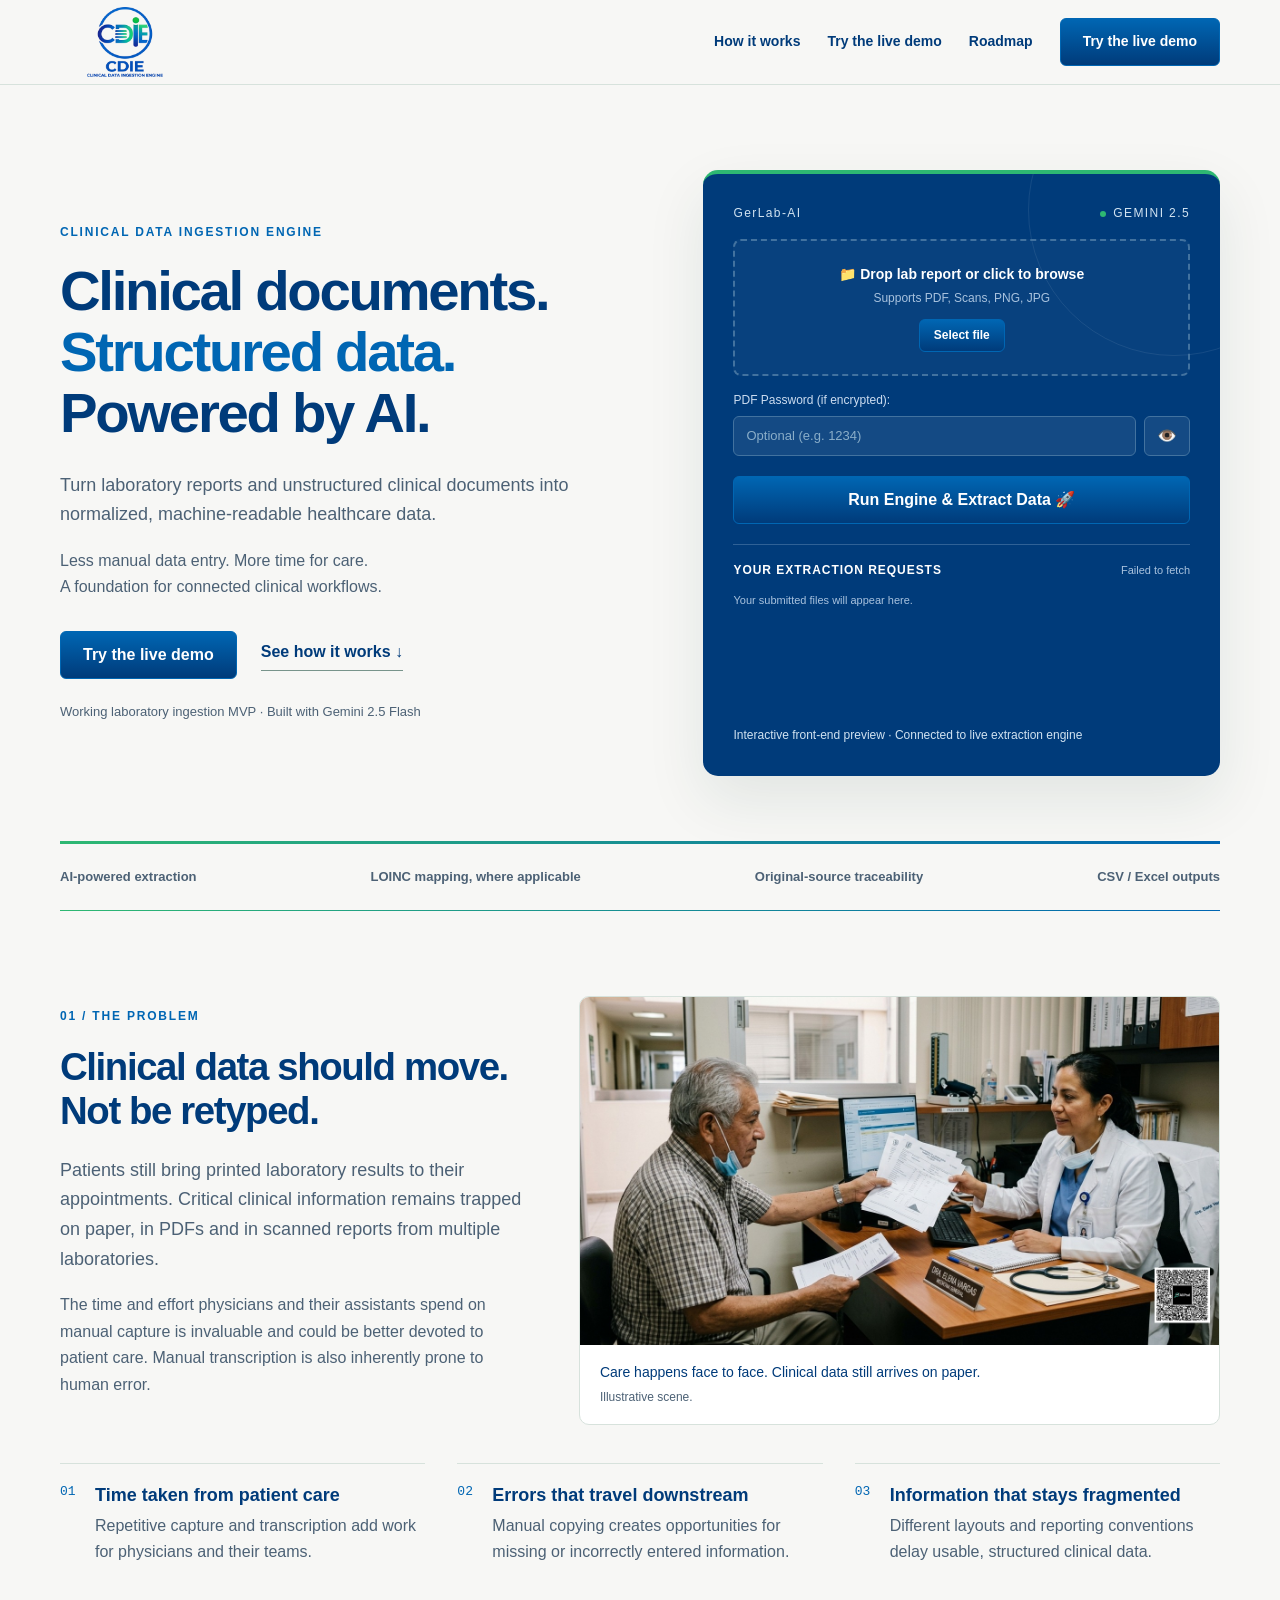
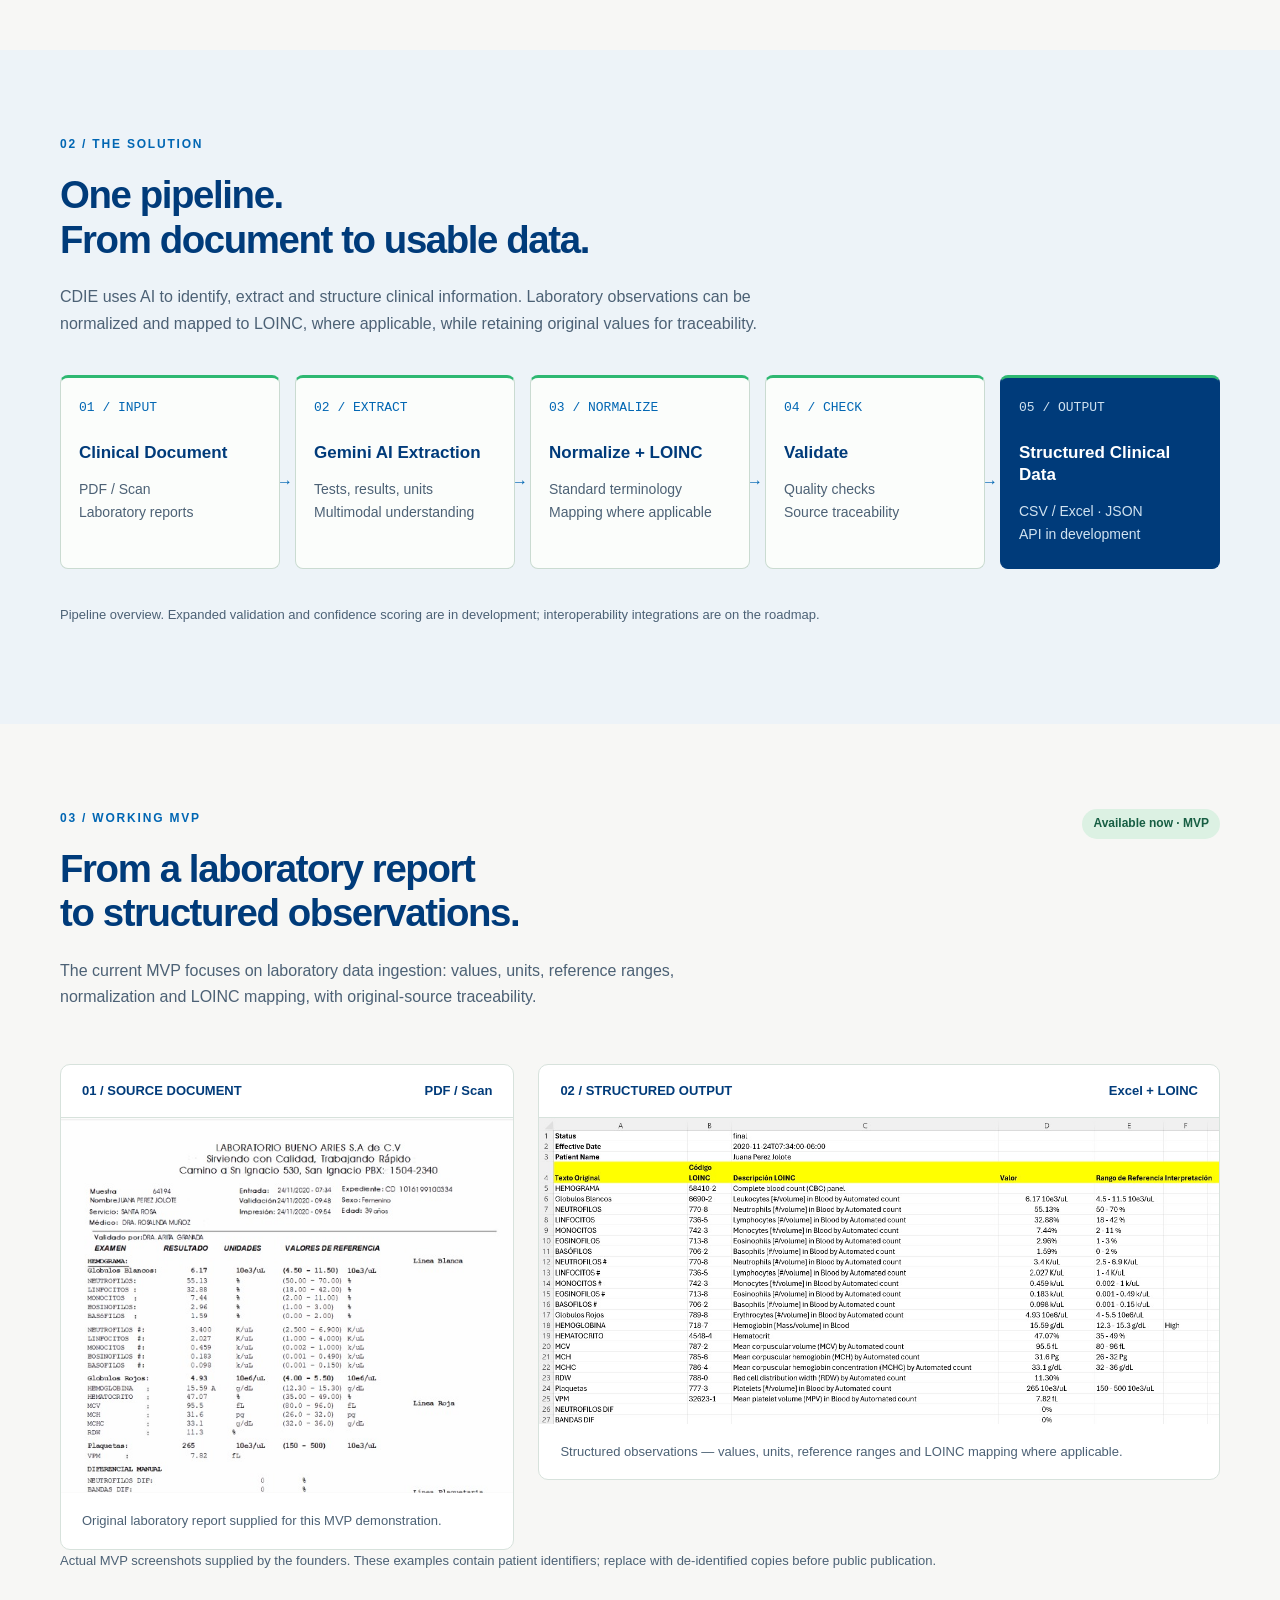
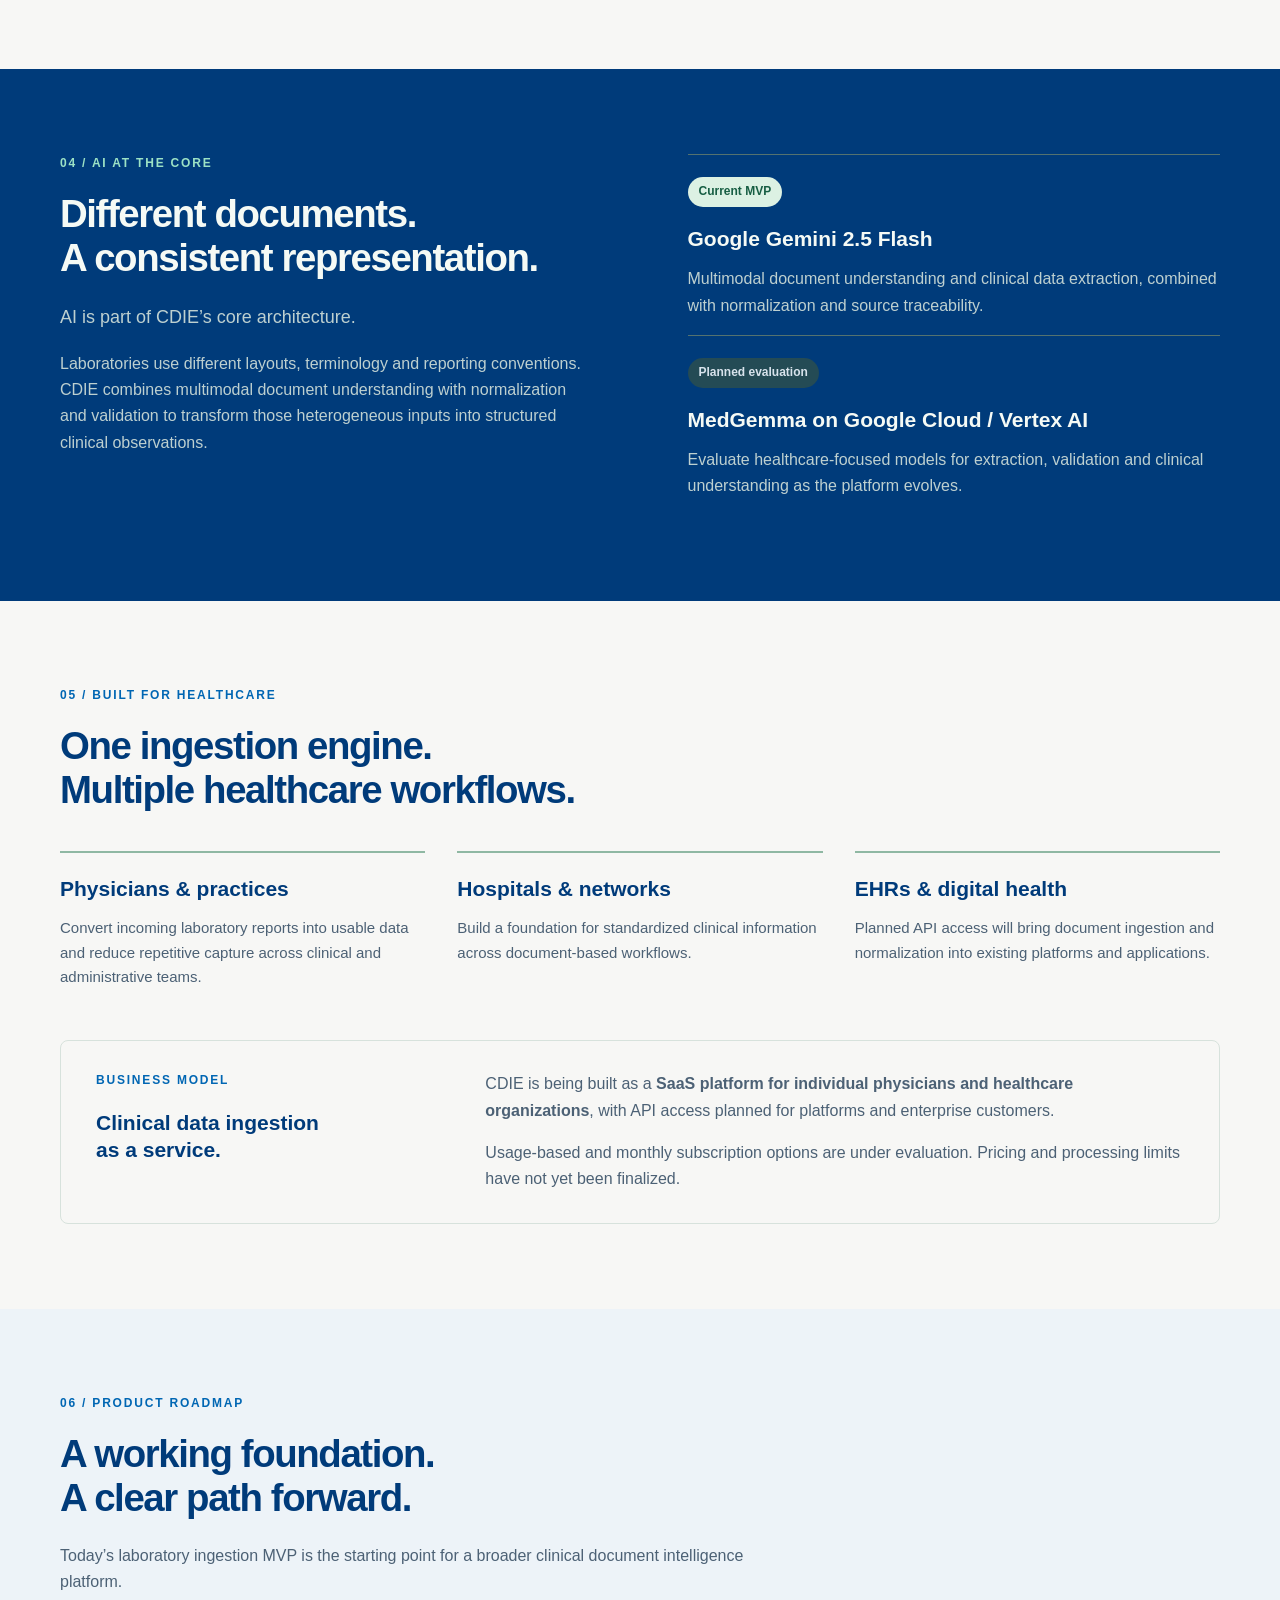
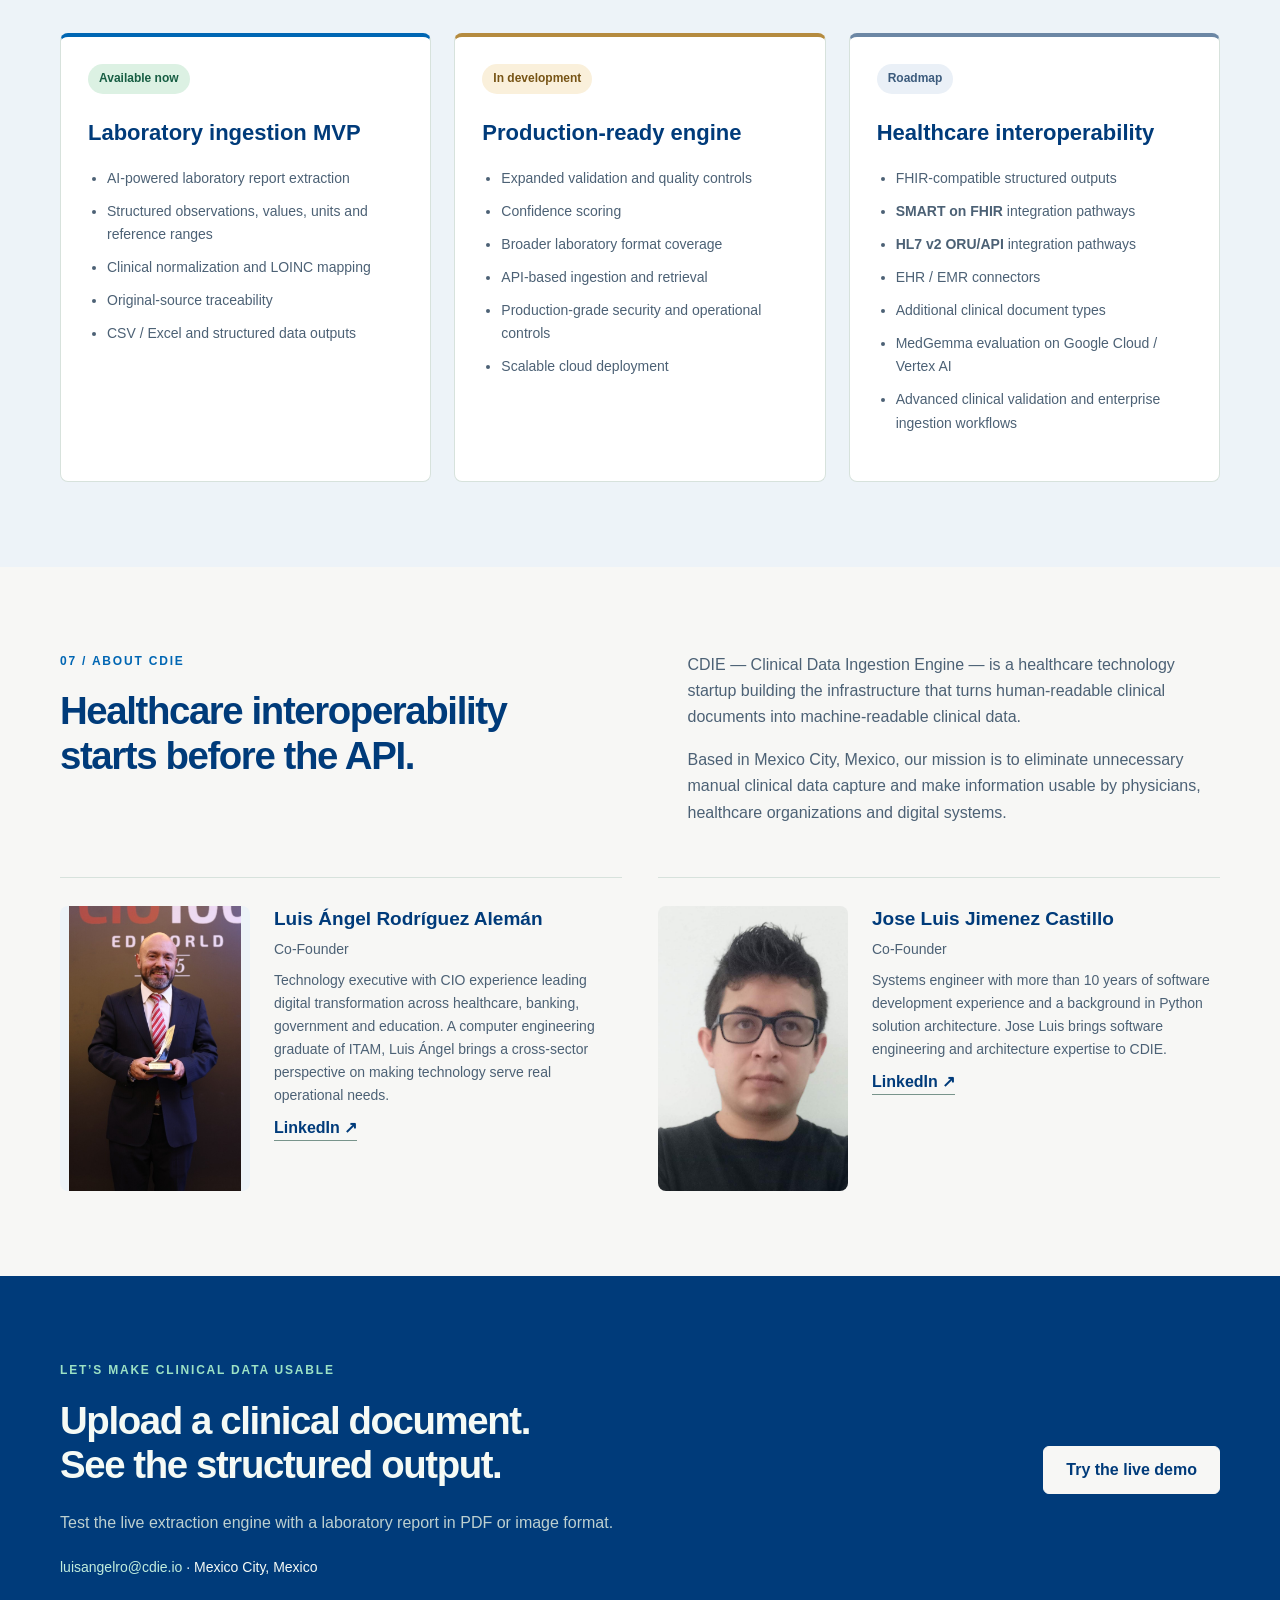
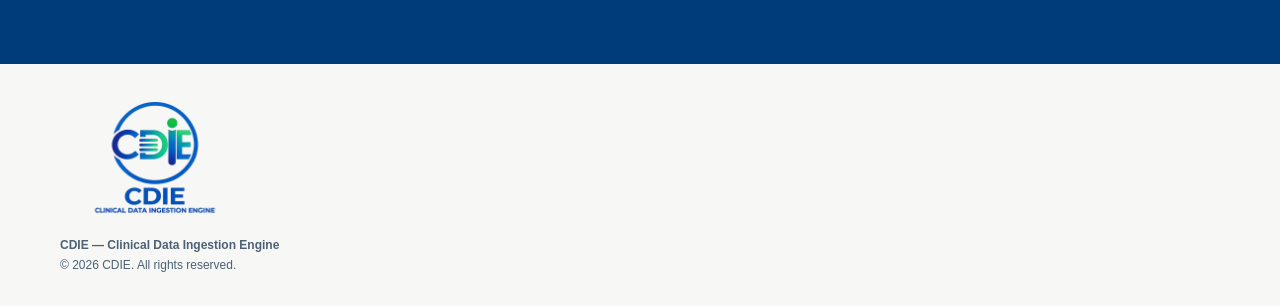
==== commit a988d8b7: "Rename live MVP tester to GerLab-AI" ====
--- a/index.html
+++ b/index.html
@@ -48,7 +48,7 @@
         <!-- WIDGET INTERACTIVO INTEGRADO EN LA DERECHA DEL HERO -->
         <div class="hero-visual interactive-hero-mvp" id="live-demo" role="region" aria-label="Interactive MVP Widget">
           <div class="visual-top">
-            <span>LIVE MVP TESTER</span>
+            <span>GerLab-AI</span>
             <span><i class="dot"></i>GEMINI 2.5</span>
           </div>
           
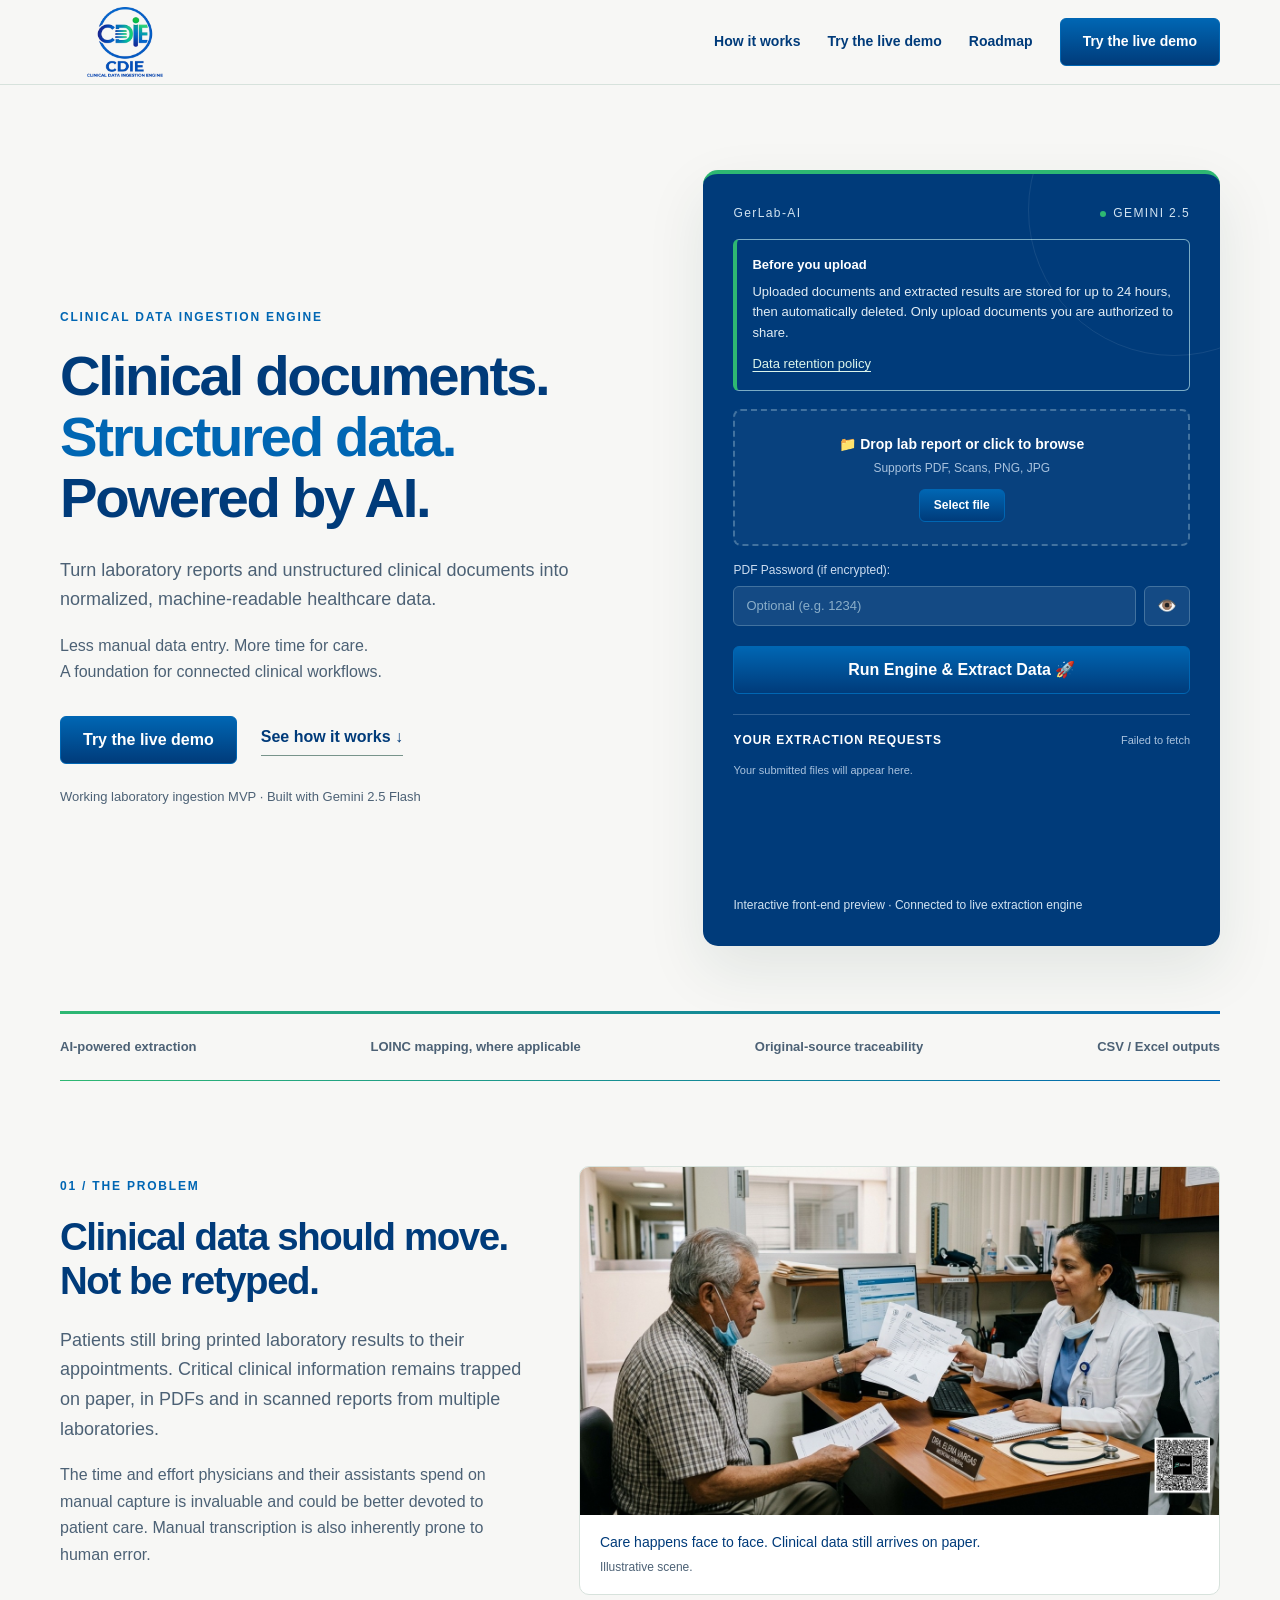
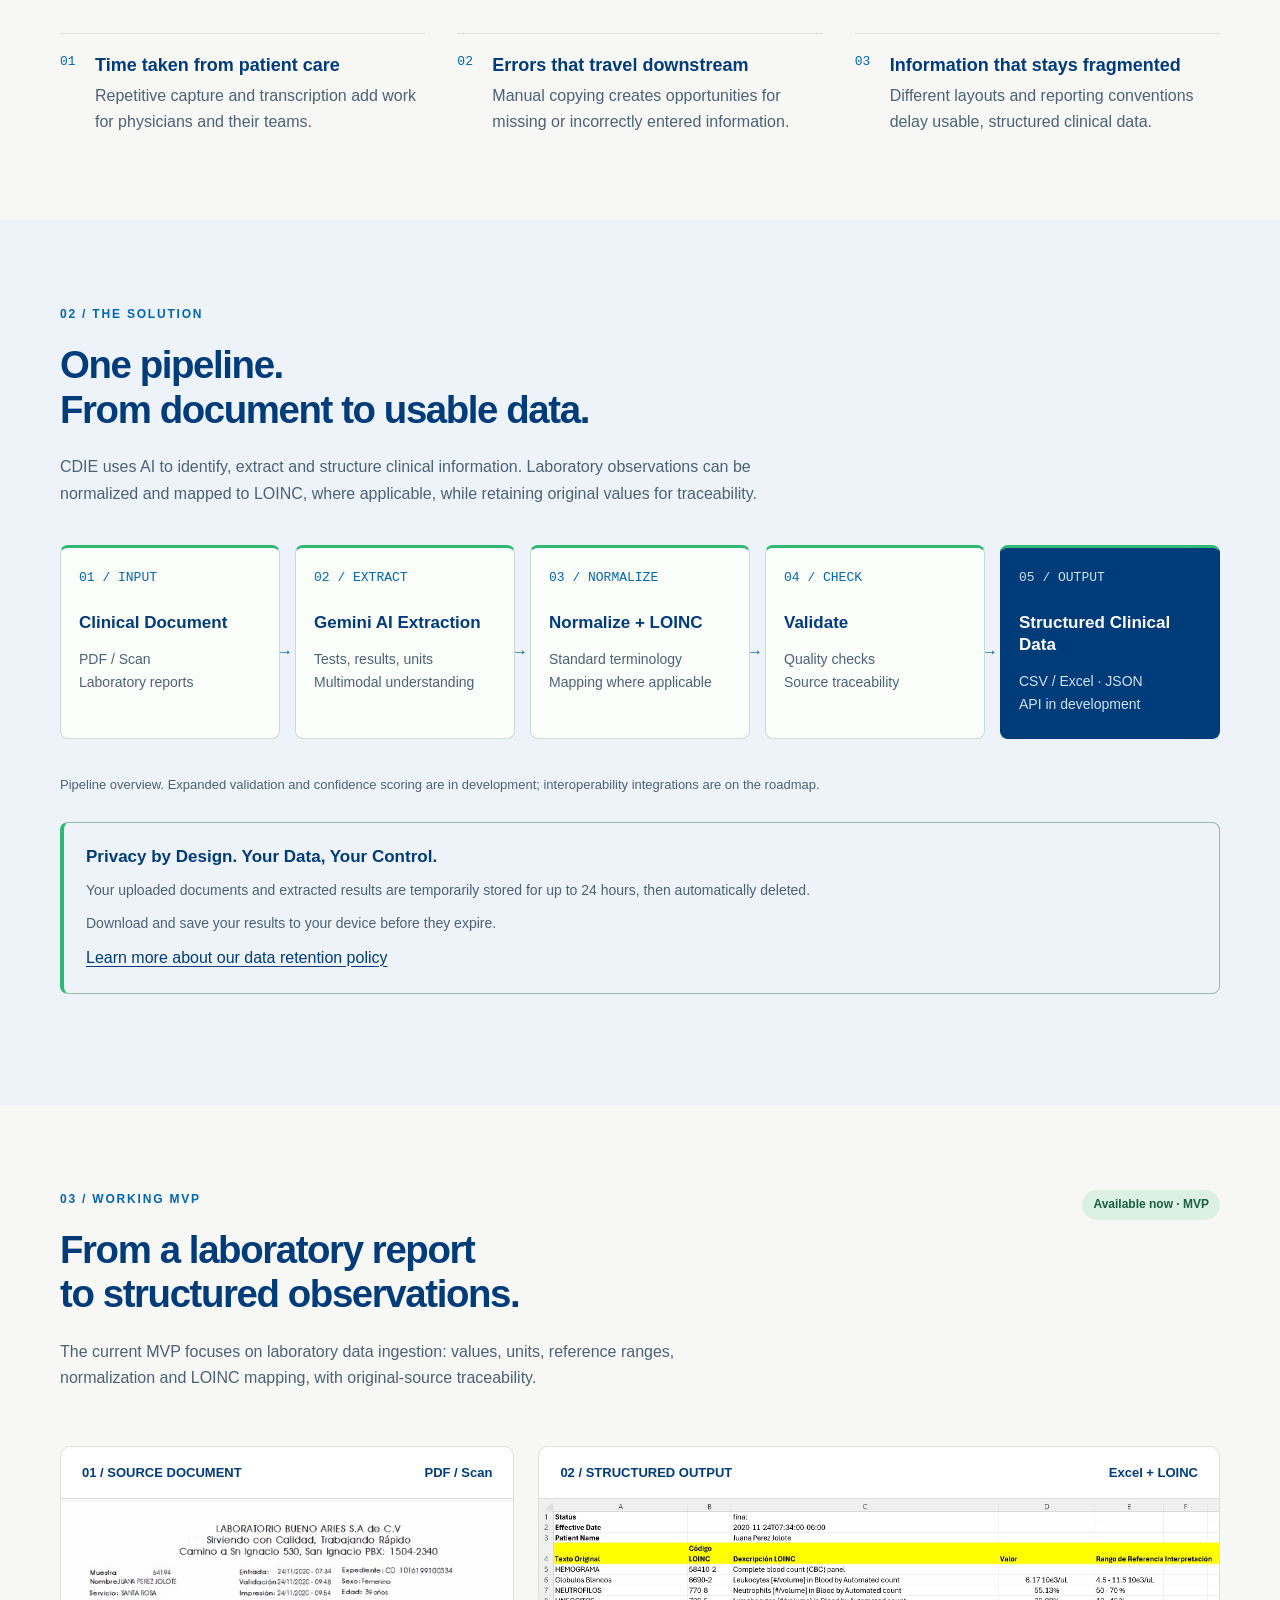
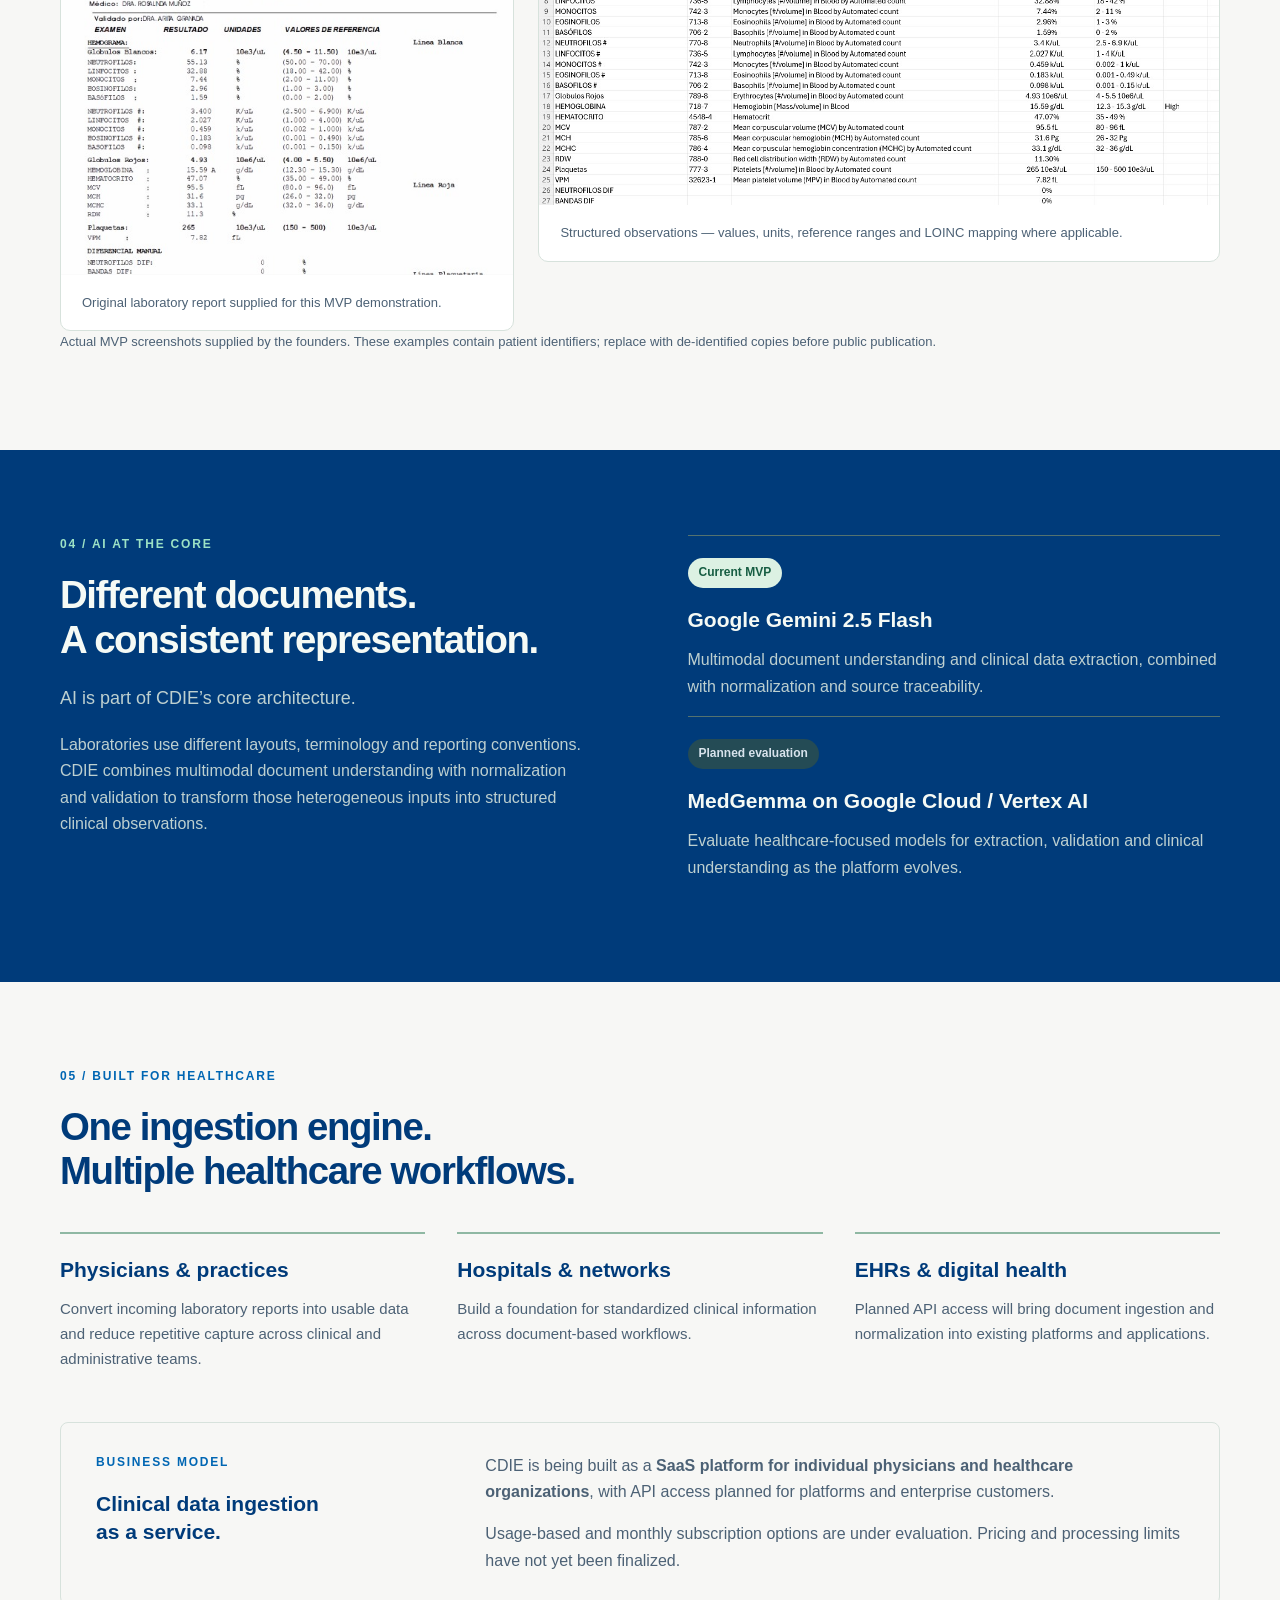
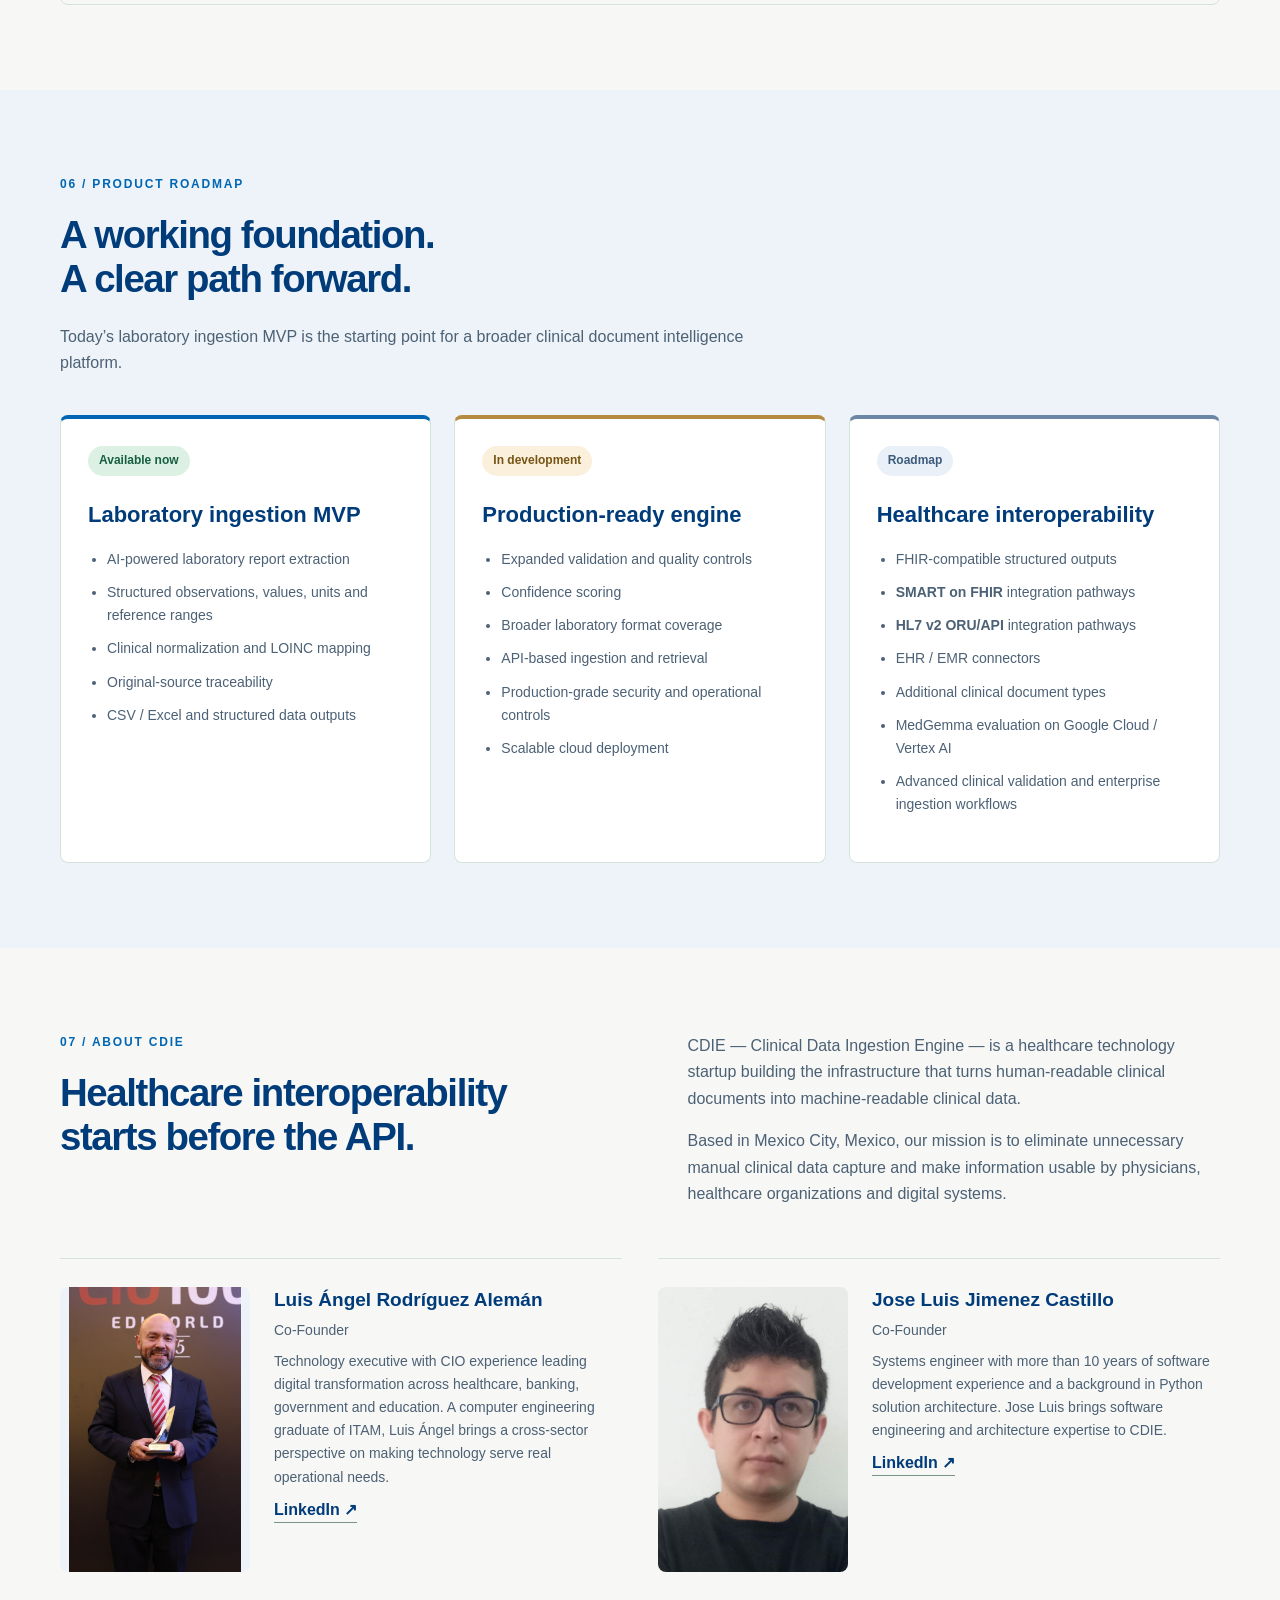
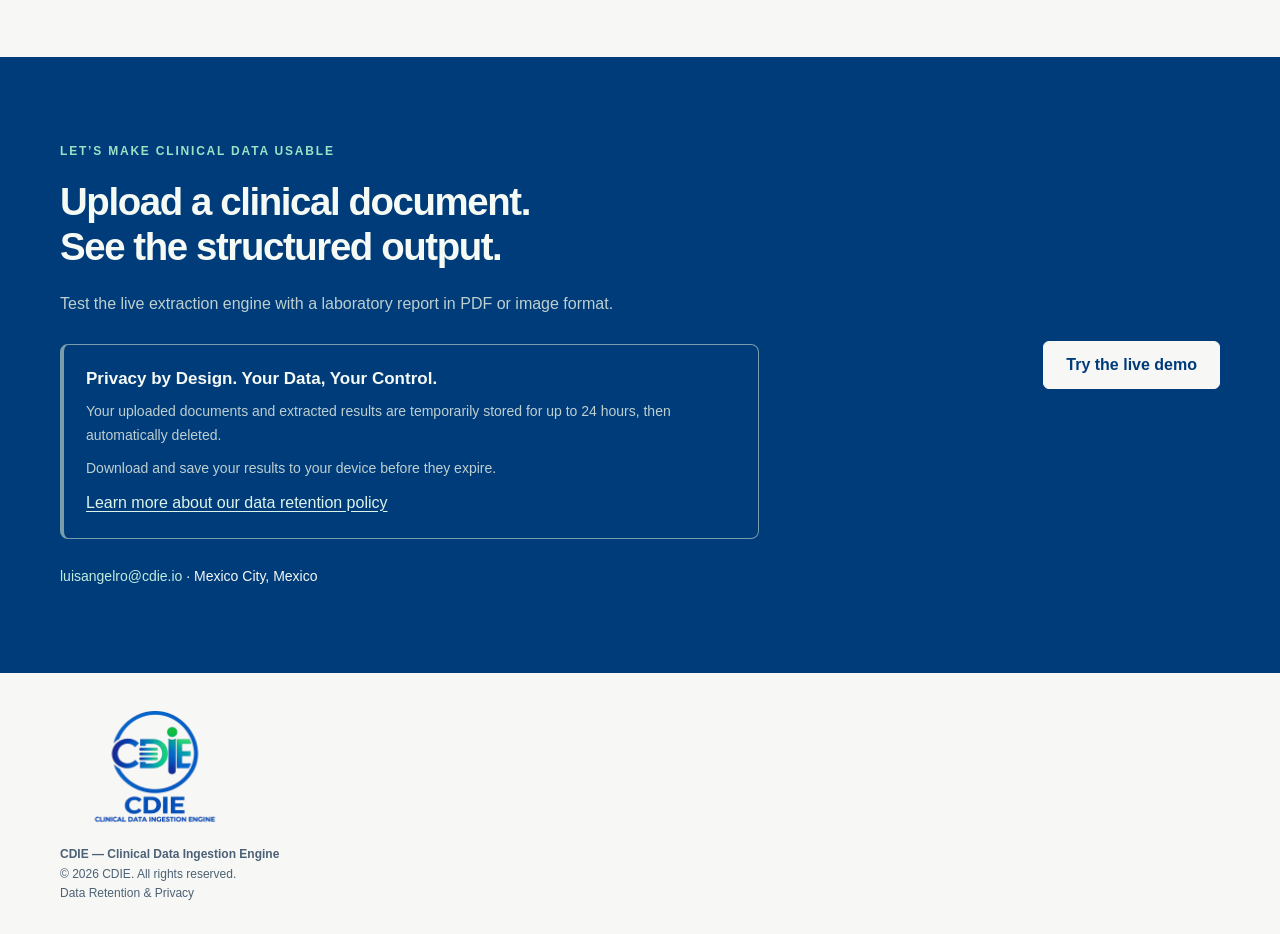
==== commit 7ee112f6: "Add temporary retention notices and data retention page" ====
--- a/index.html
+++ b/index.html
@@ -9,6 +9,7 @@
   <!-- Enlace al archivo CSS externo -->
   <link rel="stylesheet" href="assets/css/styles.css">
   <link rel="icon" type="image/png" href="assets/images/favicon.png">
+  <link rel="stylesheet" href="assets/css/retention.css">
 </head>
 <body>
 
@@ -53,7 +54,8 @@
           </div>
           
           <div class="mvp-widget-container">
-            <form id="analyzerForm" class="analyzer-form">
+            <aside class="retention-notice" id="upload-retention"><strong>Before you upload</strong><p>Uploaded documents and extracted results are stored for up to 24 hours, then automatically deleted. Only upload documents you are authorized to share.</p><a href="data-retention/">Data retention policy</a></aside>
+            <form id="analyzerForm" class="analyzer-form" aria-describedby="upload-retention">
               <!-- Dropzone de archivo -->
               <div class="upload-dropzone" id="dropzone">
                 <input type="file" id="labFile" accept=".pdf,.png,.jpg,.jpeg" class="file-input-hidden" required>
@@ -194,7 +196,7 @@
         </ol>
         
         <p class="note">Pipeline overview. Expanded validation and confidence scoring are in development; interoperability integrations are on the roadmap.</p>
-      </div>
+      <aside class="retention-note"><h3>Privacy by Design. Your Data, Your Control.</h3><p>Your uploaded documents and extracted results are temporarily stored for up to 24 hours, then automatically deleted.</p><p>Download and save your results to your device before they expire.</p><a href="data-retention/">Learn more about our data retention policy</a></aside></div>
     </section>
 
     <!-- MVP Section -->
@@ -394,6 +396,7 @@
           <p class="eyebrow">Let’s make clinical data usable</p>
           <h2>Upload a clinical document.<br>See the structured output.</h2>
           <p>Test the live extraction engine with a laboratory report in PDF or image format.</p>
+          <aside class="retention-note"><h3>Privacy by Design. Your Data, Your Control.</h3><p>Your uploaded documents and extracted results are temporarily stored for up to 24 hours, then automatically deleted.</p><p>Download and save your results to your device before they expire.</p><a href="data-retention/">Learn more about our data retention policy</a></aside>
           <div class="contact">
             <a href="mailto:luisangelro@cdie.io">luisangelro@cdie.io</a> · Mexico City, Mexico
           </div>
@@ -409,7 +412,7 @@
       <div>
         <img src="assets/images/logo.png" alt="CDIE Logo" class="brand-footer">
         <strong>CDIE — Clinical Data Ingestion Engine</strong><br>
-        © 2026 CDIE. All rights reserved.
+        © 2026 CDIE. All rights reserved.<br><a href="data-retention/">Data Retention &amp; Privacy</a>
       </div>
     </div>
   </footer>
@@ -466,7 +469,7 @@
         requestsList.innerHTML = items.map(item => {
           const ready = item.status === 'completed';
           const status = item.status === 'pending' ? 'Queued' : item.status === 'processing' ? 'Processing' : item.status === 'completed' ? 'Completed' : 'Failed';
-          return '<article class="request-item"><div><div class="request-file">' + esc(item.original_filename) + '</div><div class="request-meta"><span class="status-badge status-' + esc(item.status) + '">' + status + '</span><span>' + date(item.created_at) + '</span></div></div><div class="request-actions"><button class="download-btn" data-json="' + item.id + '" data-name="' + esc(item.original_filename) + '"' + (ready ? '' : ' disabled') + '>JSON</button><button class="download-btn" data-csv="' + item.id + '"' + (ready ? '' : ' disabled') + '>CSV</button></div>' + (item.status === 'failed' ? '<div class="request-error">' + esc(item.error_message || 'Extraction failed.') + '</div>' : '') + '</article>';
+          return '<article class="request-item"><div><div class="request-file">' + esc(item.original_filename) + '</div><div class="request-meta"><span class="status-badge status-' + esc(item.status) + '">' + status + '</span><span>' + date(item.created_at) + '</span></div></div><div class="request-actions"><button class="download-btn" data-json="' + item.id + '" data-name="' + esc(item.original_filename) + '"' + (ready ? '' : ' disabled') + '>JSON</button><button class="download-btn" data-csv="' + item.id + '"' + (ready ? '' : ' disabled') + '>Download CSV (Excel)</button></div>' + (ready ? '<aside class="result-retention"><strong>Your results are ready — save a copy</strong><p>Temporary storage: up to 24 hours. Download your CSV file, open it in Excel and save it to your device. Uploaded documents and extracted results are automatically deleted when they expire.</p><a href="data-retention/">Data retention policy</a><div class="delete-planned"><button type="button" class="download-btn" disabled aria-describedby="delete-planned-' + esc(item.id) + '">Delete Now</button><span id="delete-planned-' + esc(item.id) + '">Planned feature — not available yet.</span></div></aside>' : '') + (item.status === 'failed' ? '<div class="request-error">' + esc(item.error_message || 'Extraction failed.') + '</div>' : '') + '</article>';
         }).join('');
         const active = items.some(item => item.status === 'pending' || item.status === 'processing');
         pollingStatus.textContent = active ? 'Refreshing every 10s' : (items.length ? 'Up to date' : '');
@@ -501,4 +504,4 @@
   </script>
 
 </body>
-</html>+</html>
--- a/assets/css/retention.css
+++ b/assets/css/retention.css
@@ -0,0 +1,20 @@
+.retention-note{margin:26px 0;padding:22px;border:1px solid #9bbbac;border-left:4px solid #2EB872;border-radius:8px}
+.retention-note h3{font-size:17px;line-height:1.4;margin:0 0 10px}
+.retention-note p{font-size:14px;margin:0 0 10px}
+.retention-note a,.retention-notice a,.result-retention a{text-decoration:underline;text-underline-offset:3px}
+.dark .retention-note{border-color:#789eac}
+.dark .retention-note a{color:#dcf5eb}
+.retention-notice,.result-retention{padding:15px;border:1px solid #7bacc5;border-left:4px solid #2EB872;border-radius:6px;background:#003B7A;color:#fff;font-size:13px;line-height:1.6;overflow-wrap:anywhere}
+.retention-notice{margin-bottom:18px}
+.retention-notice p,.result-retention p{color:#e1edf5;margin:6px 0 10px}
+.retention-notice a,.result-retention a{color:#dcf5eb}
+.result-retention{grid-column:1/-1;width:100%;margin-top:12px}
+.request-actions{flex-wrap:wrap}
+.delete-planned{display:flex;flex-wrap:wrap;align-items:center;gap:10px;margin-top:14px}
+.delete-planned button:disabled{opacity:.65;cursor:not-allowed}
+.delete-planned span{font-size:12px}
+.policy-content{max-width:800px;margin:auto;padding:48px 0}
+.policy-content h1{font-size:clamp(30px,5vw,46px);letter-spacing:-1px}
+.policy-content h2{font-size:24px;letter-spacing:0;margin-top:32px}
+.policy-content .back{display:inline-block;margin-bottom:30px}
+.policy-content a{overflow-wrap:anywhere}
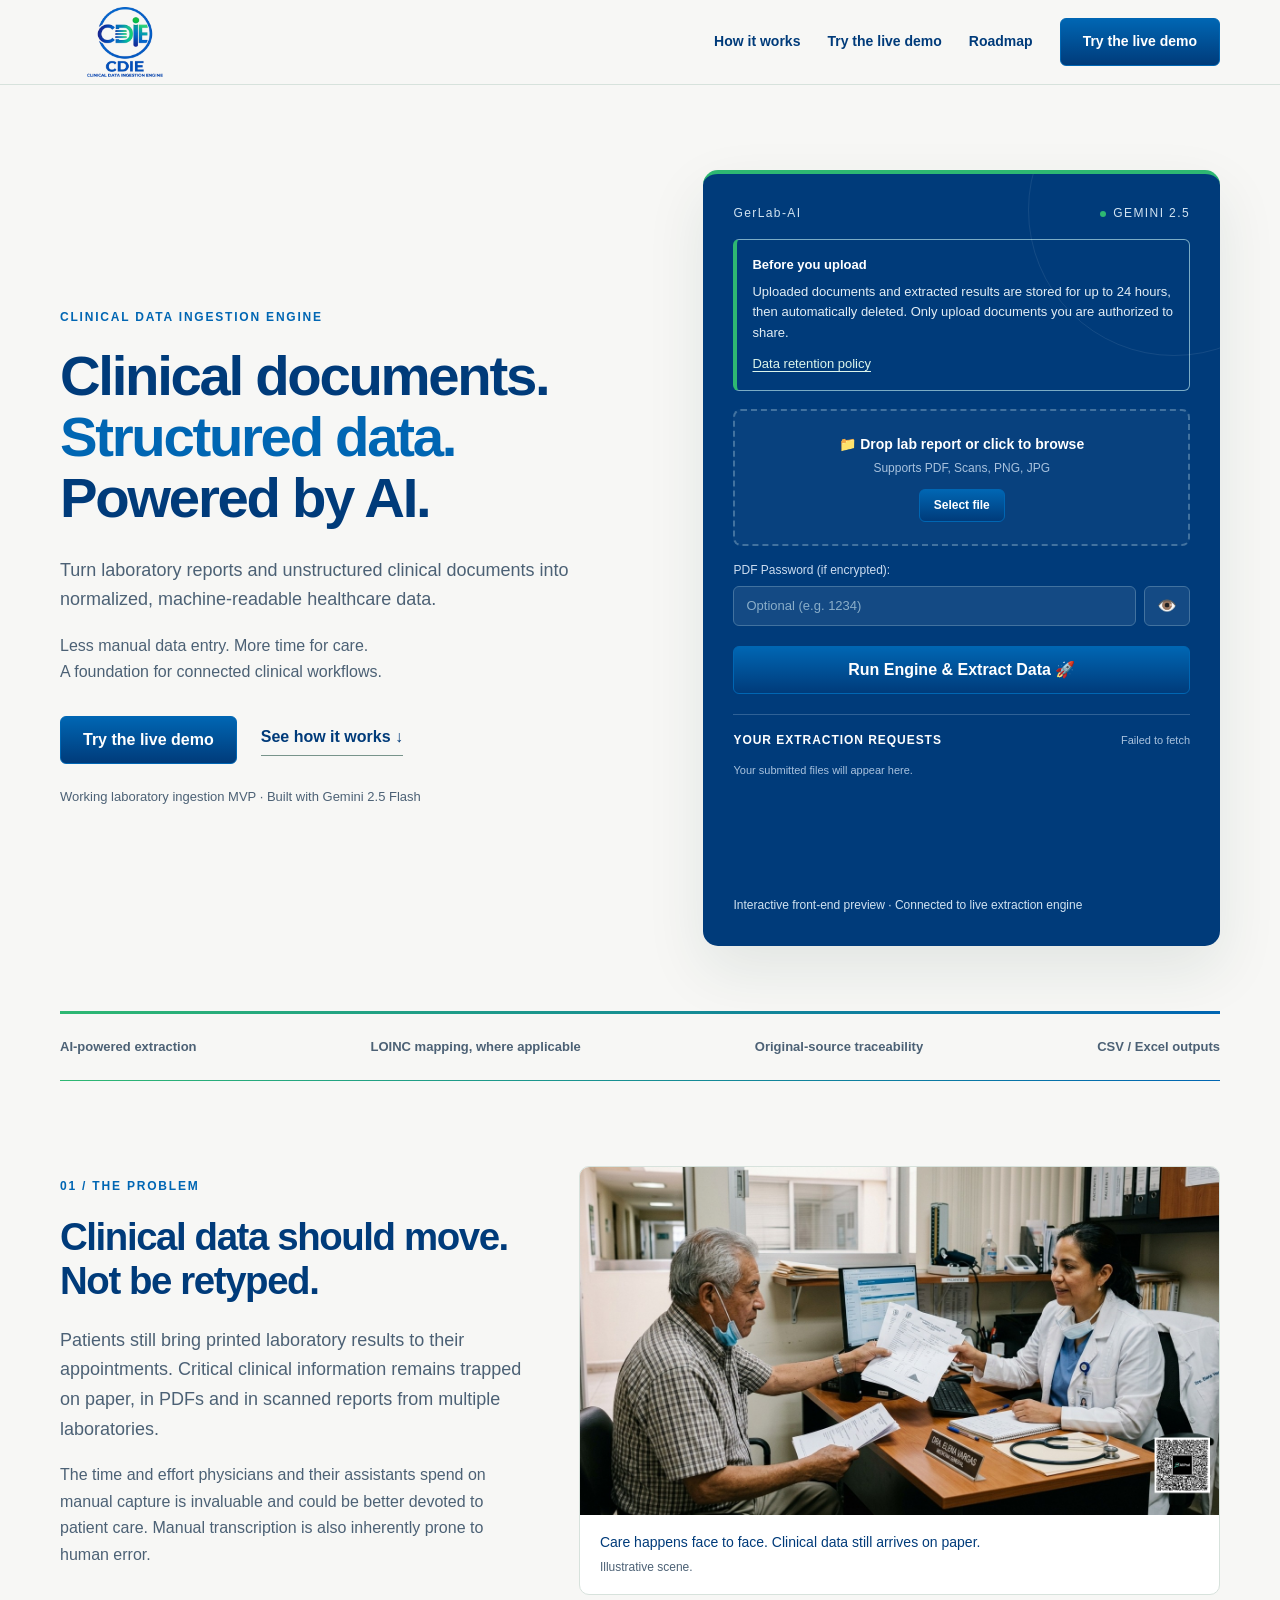
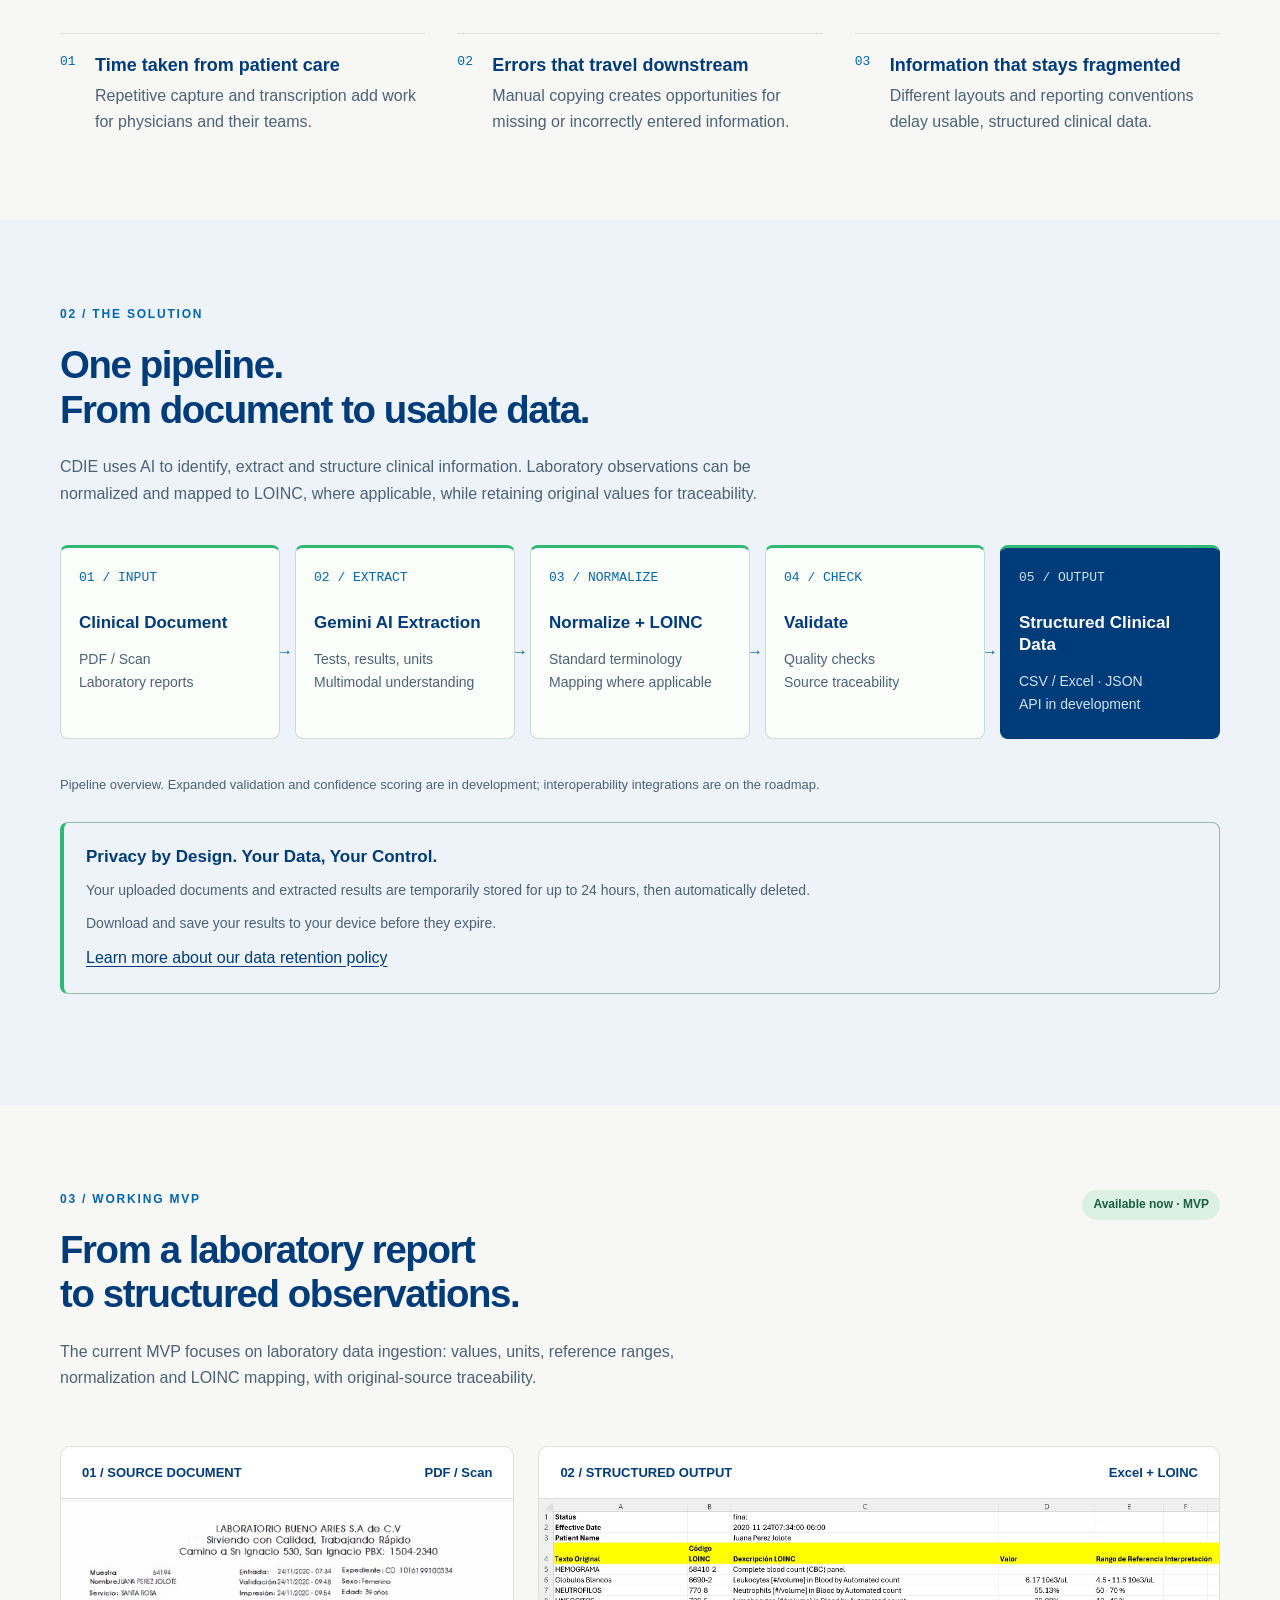
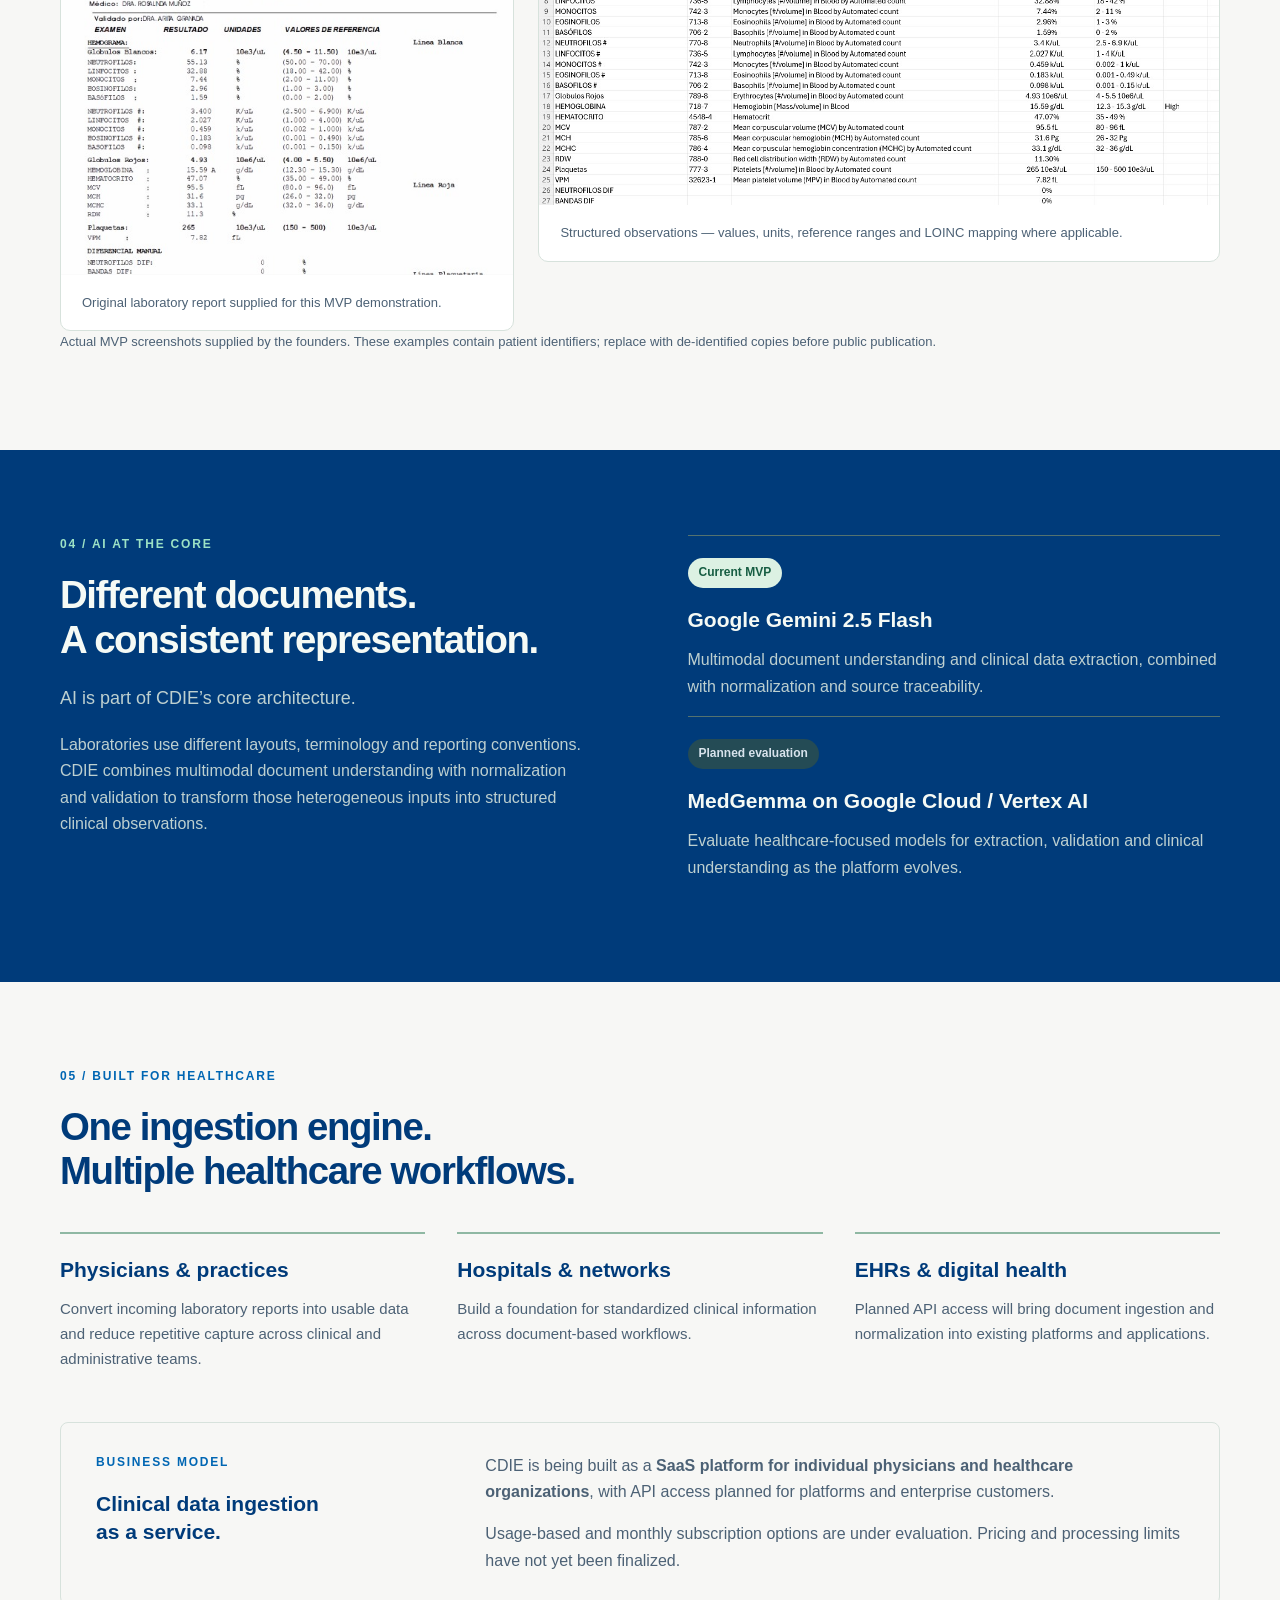
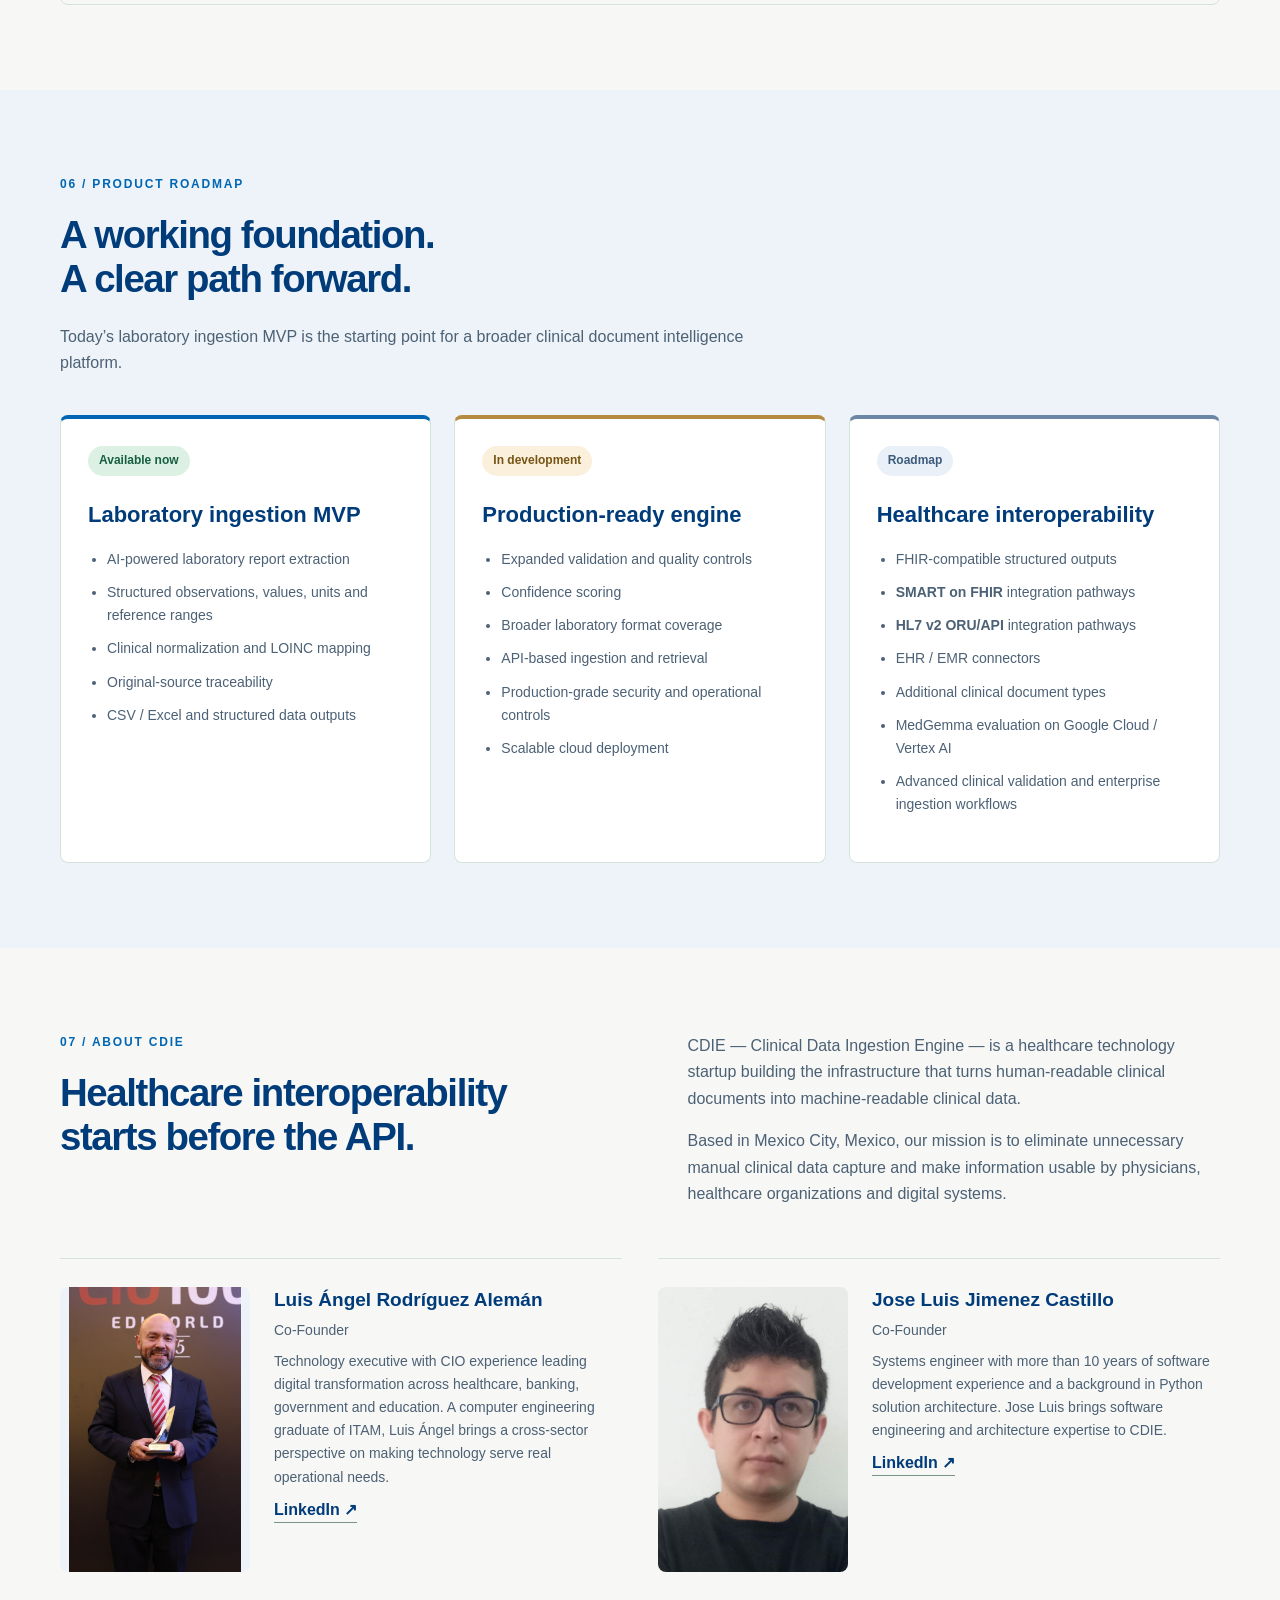
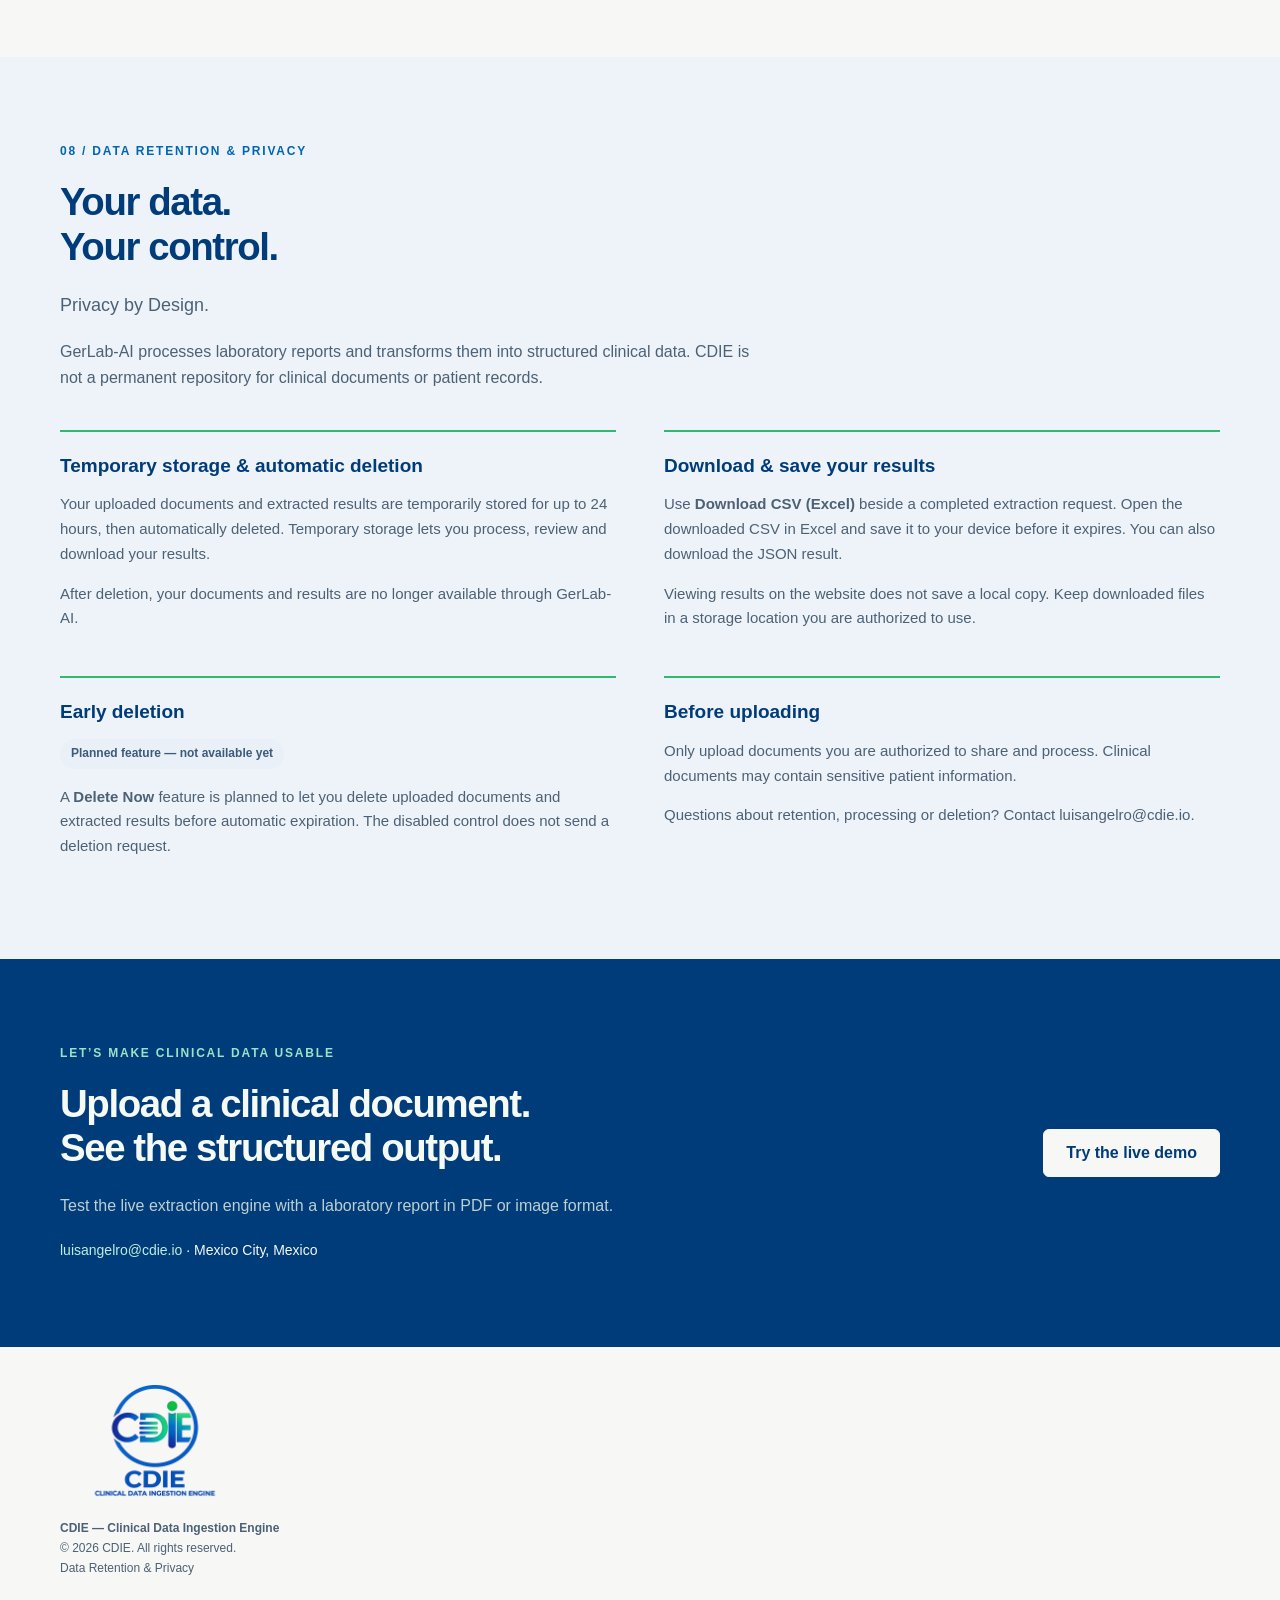
==== commit 4cfcefb8: "Move retention policy into landing page section 08" ====
--- a/index.html
+++ b/index.html
@@ -54,7 +54,7 @@
           </div>
           
           <div class="mvp-widget-container">
-            <aside class="retention-notice" id="upload-retention"><strong>Before you upload</strong><p>Uploaded documents and extracted results are stored for up to 24 hours, then automatically deleted. Only upload documents you are authorized to share.</p><a href="data-retention/">Data retention policy</a></aside>
+            <aside class="retention-notice" id="upload-retention"><strong>Before you upload</strong><p>Uploaded documents and extracted results are stored for up to 24 hours, then automatically deleted. Only upload documents you are authorized to share.</p><a href="#data-retention">Data retention policy</a></aside>
             <form id="analyzerForm" class="analyzer-form" aria-describedby="upload-retention">
               <!-- Dropzone de archivo -->
               <div class="upload-dropzone" id="dropzone">
@@ -196,7 +196,7 @@
         </ol>
         
         <p class="note">Pipeline overview. Expanded validation and confidence scoring are in development; interoperability integrations are on the roadmap.</p>
-      <aside class="retention-note"><h3>Privacy by Design. Your Data, Your Control.</h3><p>Your uploaded documents and extracted results are temporarily stored for up to 24 hours, then automatically deleted.</p><p>Download and save your results to your device before they expire.</p><a href="data-retention/">Learn more about our data retention policy</a></aside></div>
+      <aside class="retention-note"><h3>Privacy by Design. Your Data, Your Control.</h3><p>Your uploaded documents and extracted results are temporarily stored for up to 24 hours, then automatically deleted.</p><p>Download and save your results to your device before they expire.</p><a href="#data-retention">Learn more about our data retention policy</a></aside></div>
     </section>
 
     <!-- MVP Section -->
@@ -389,6 +389,24 @@
       </div>
     </section>
 
+    <!-- Data retention policy: part of the landing page -->
+    <section class="tint" id="data-retention" aria-labelledby="retention-title">
+      <div class="wrap">
+        <div class="section-heading">
+          <p class="eyebrow">08 / Data Retention &amp; Privacy</p>
+          <h2 id="retention-title">Your data.<br>Your control.</h2>
+          <p class="lead">Privacy by Design.</p>
+          <p>GerLab-AI processes laboratory reports and transforms them into structured clinical data. CDIE is not a permanent repository for clinical documents or patient records.</p>
+        </div>
+        <div class="retention-grid">
+          <article><h3>Temporary storage &amp; automatic deletion</h3><p>Your uploaded documents and extracted results are temporarily stored for up to 24 hours, then automatically deleted. Temporary storage lets you process, review and download your results.</p><p>After deletion, your documents and results are no longer available through GerLab-AI.</p></article>
+          <article><h3>Download &amp; save your results</h3><p>Use <strong>Download CSV (Excel)</strong> beside a completed extraction request. Open the downloaded CSV in Excel and save it to your device before it expires. You can also download the JSON result.</p><p>Viewing results on the website does not save a local copy. Keep downloaded files in a storage location you are authorized to use.</p></article>
+          <article><h3>Early deletion</h3><span class="badge future">Planned feature — not available yet</span><p>A <strong>Delete Now</strong> feature is planned to let you delete uploaded documents and extracted results before automatic expiration. The disabled control does not send a deletion request.</p></article>
+          <article><h3>Before uploading</h3><p>Only upload documents you are authorized to share and process. Clinical documents may contain sensitive patient information.</p><p>Questions about retention, processing or deletion? Contact <a href="mailto:luisangelro@cdie.io">luisangelro@cdie.io</a>.</p></article>
+        </div>
+      </div>
+    </section>
+
     <!-- CTA Section -->
     <section class="dark">
       <div class="wrap cta">
@@ -396,7 +414,6 @@
           <p class="eyebrow">Let’s make clinical data usable</p>
           <h2>Upload a clinical document.<br>See the structured output.</h2>
           <p>Test the live extraction engine with a laboratory report in PDF or image format.</p>
-          <aside class="retention-note"><h3>Privacy by Design. Your Data, Your Control.</h3><p>Your uploaded documents and extracted results are temporarily stored for up to 24 hours, then automatically deleted.</p><p>Download and save your results to your device before they expire.</p><a href="data-retention/">Learn more about our data retention policy</a></aside>
           <div class="contact">
             <a href="mailto:luisangelro@cdie.io">luisangelro@cdie.io</a> · Mexico City, Mexico
           </div>
@@ -412,7 +429,7 @@
       <div>
         <img src="assets/images/logo.png" alt="CDIE Logo" class="brand-footer">
         <strong>CDIE — Clinical Data Ingestion Engine</strong><br>
-        © 2026 CDIE. All rights reserved.<br><a href="data-retention/">Data Retention &amp; Privacy</a>
+        © 2026 CDIE. All rights reserved.<br><a href="#data-retention">Data Retention &amp; Privacy</a>
       </div>
     </div>
   </footer>
@@ -469,7 +486,7 @@
         requestsList.innerHTML = items.map(item => {
           const ready = item.status === 'completed';
           const status = item.status === 'pending' ? 'Queued' : item.status === 'processing' ? 'Processing' : item.status === 'completed' ? 'Completed' : 'Failed';
-          return '<article class="request-item"><div><div class="request-file">' + esc(item.original_filename) + '</div><div class="request-meta"><span class="status-badge status-' + esc(item.status) + '">' + status + '</span><span>' + date(item.created_at) + '</span></div></div><div class="request-actions"><button class="download-btn" data-json="' + item.id + '" data-name="' + esc(item.original_filename) + '"' + (ready ? '' : ' disabled') + '>JSON</button><button class="download-btn" data-csv="' + item.id + '"' + (ready ? '' : ' disabled') + '>Download CSV (Excel)</button></div>' + (ready ? '<aside class="result-retention"><strong>Your results are ready — save a copy</strong><p>Temporary storage: up to 24 hours. Download your CSV file, open it in Excel and save it to your device. Uploaded documents and extracted results are automatically deleted when they expire.</p><a href="data-retention/">Data retention policy</a><div class="delete-planned"><button type="button" class="download-btn" disabled aria-describedby="delete-planned-' + esc(item.id) + '">Delete Now</button><span id="delete-planned-' + esc(item.id) + '">Planned feature — not available yet.</span></div></aside>' : '') + (item.status === 'failed' ? '<div class="request-error">' + esc(item.error_message || 'Extraction failed.') + '</div>' : '') + '</article>';
+          return '<article class="request-item"><div><div class="request-file">' + esc(item.original_filename) + '</div><div class="request-meta"><span class="status-badge status-' + esc(item.status) + '">' + status + '</span><span>' + date(item.created_at) + '</span></div></div><div class="request-actions"><button class="download-btn" data-json="' + item.id + '" data-name="' + esc(item.original_filename) + '"' + (ready ? '' : ' disabled') + '>JSON</button><button class="download-btn" data-csv="' + item.id + '"' + (ready ? '' : ' disabled') + '>Download CSV (Excel)</button></div>' + (ready ? '<aside class="result-retention"><strong>Your results are ready — save a copy</strong><p>Temporary storage: up to 24 hours. Download your CSV file, open it in Excel and save it to your device. Uploaded documents and extracted results are automatically deleted when they expire.</p><a href="#data-retention">Data retention policy</a><div class="delete-planned"><button type="button" class="download-btn" disabled aria-describedby="delete-planned-' + esc(item.id) + '">Delete Now</button><span id="delete-planned-' + esc(item.id) + '">Planned feature — not available yet.</span></div></aside>' : '') + (item.status === 'failed' ? '<div class="request-error">' + esc(item.error_message || 'Extraction failed.') + '</div>' : '') + '</article>';
         }).join('');
         const active = items.some(item => item.status === 'pending' || item.status === 'processing');
         pollingStatus.textContent = active ? 'Refreshing every 10s' : (items.length ? 'Up to date' : '');
--- a/assets/css/retention.css
+++ b/assets/css/retention.css
@@ -18,3 +18,5 @@
 .policy-content h2{font-size:24px;letter-spacing:0;margin-top:32px}
 .policy-content .back{display:inline-block;margin-bottom:30px}
 .policy-content a{overflow-wrap:anywhere}
+
+.retention-grid{display:grid;grid-template-columns:repeat(2,minmax(0,1fr));gap:30px 48px}.retention-grid article{border-top:2px solid #2EB872;padding-top:22px}.retention-grid h3{font-size:19px}.retention-grid p{font-size:15px}.retention-grid .badge{margin:0 0 16px}.retention-grid a{overflow-wrap:anywhere}@media(max-width:700px){.retention-grid{grid-template-columns:1fr;gap:25px}}
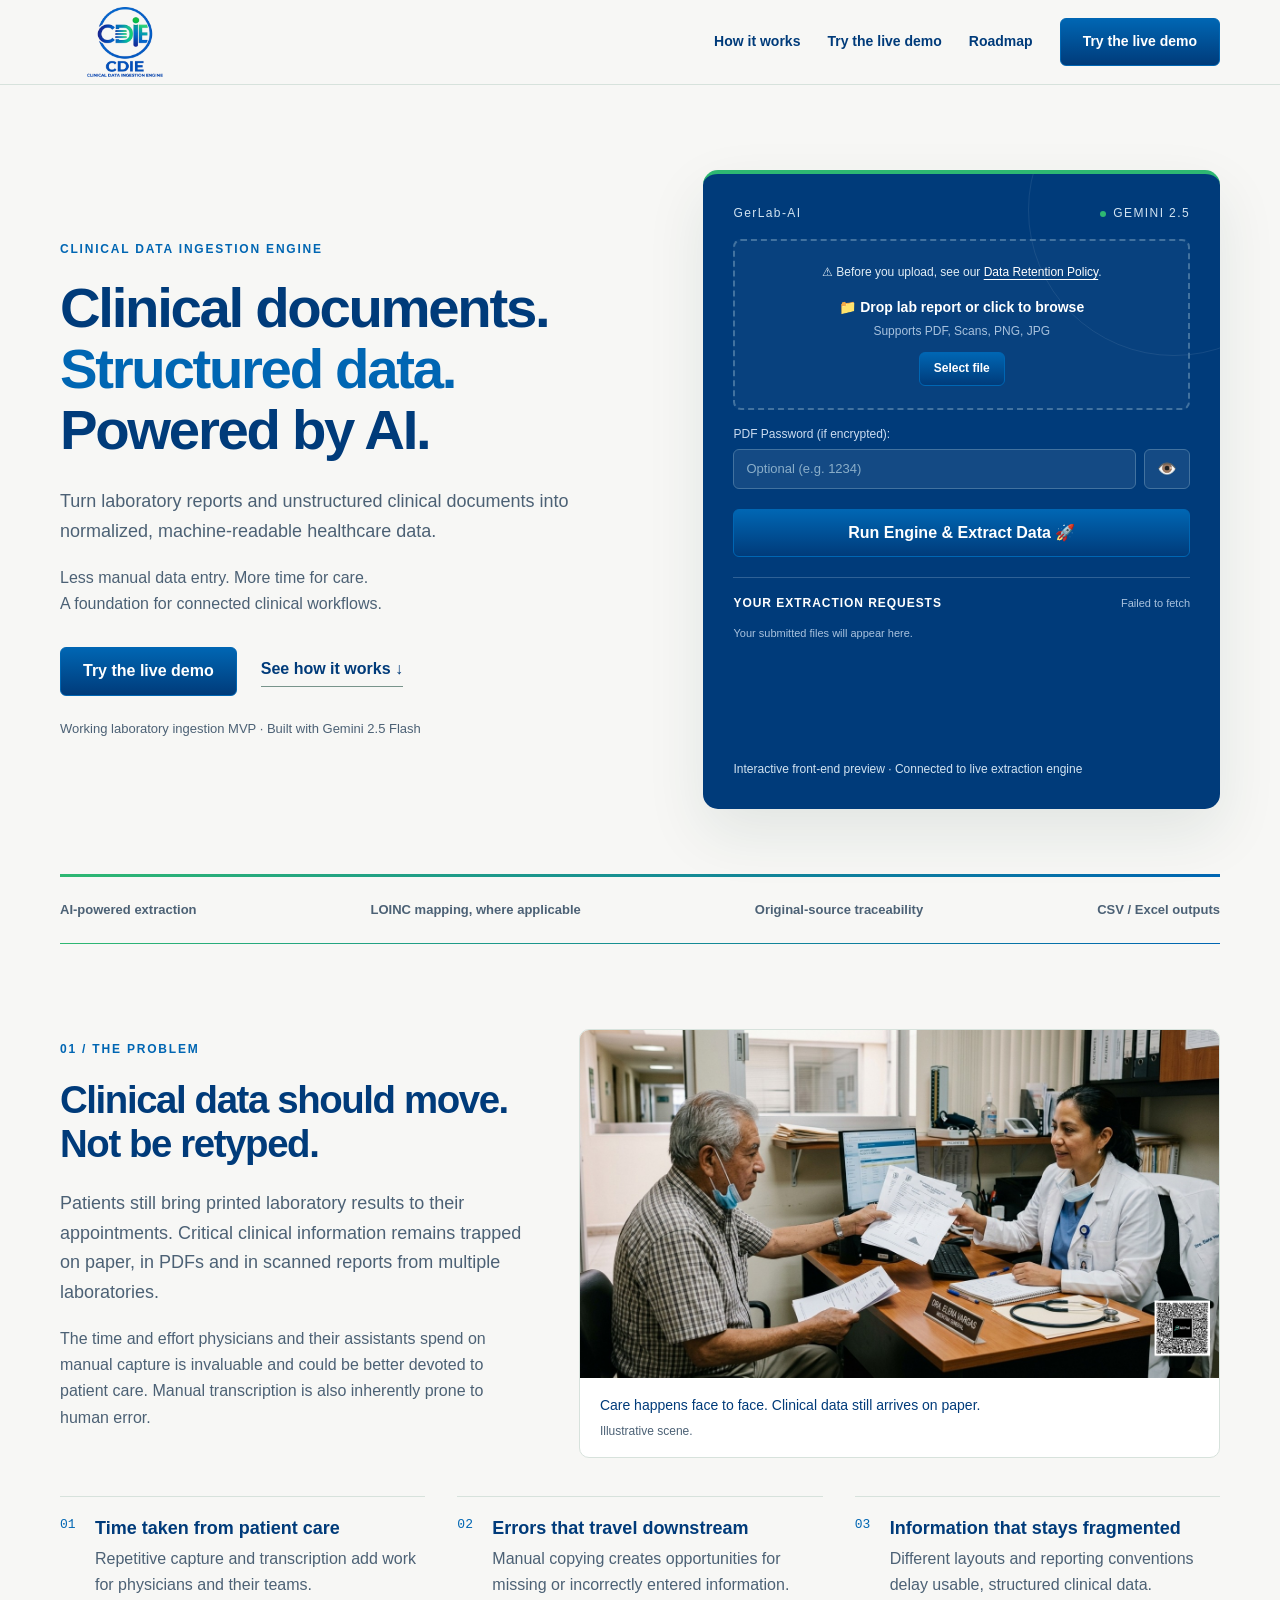
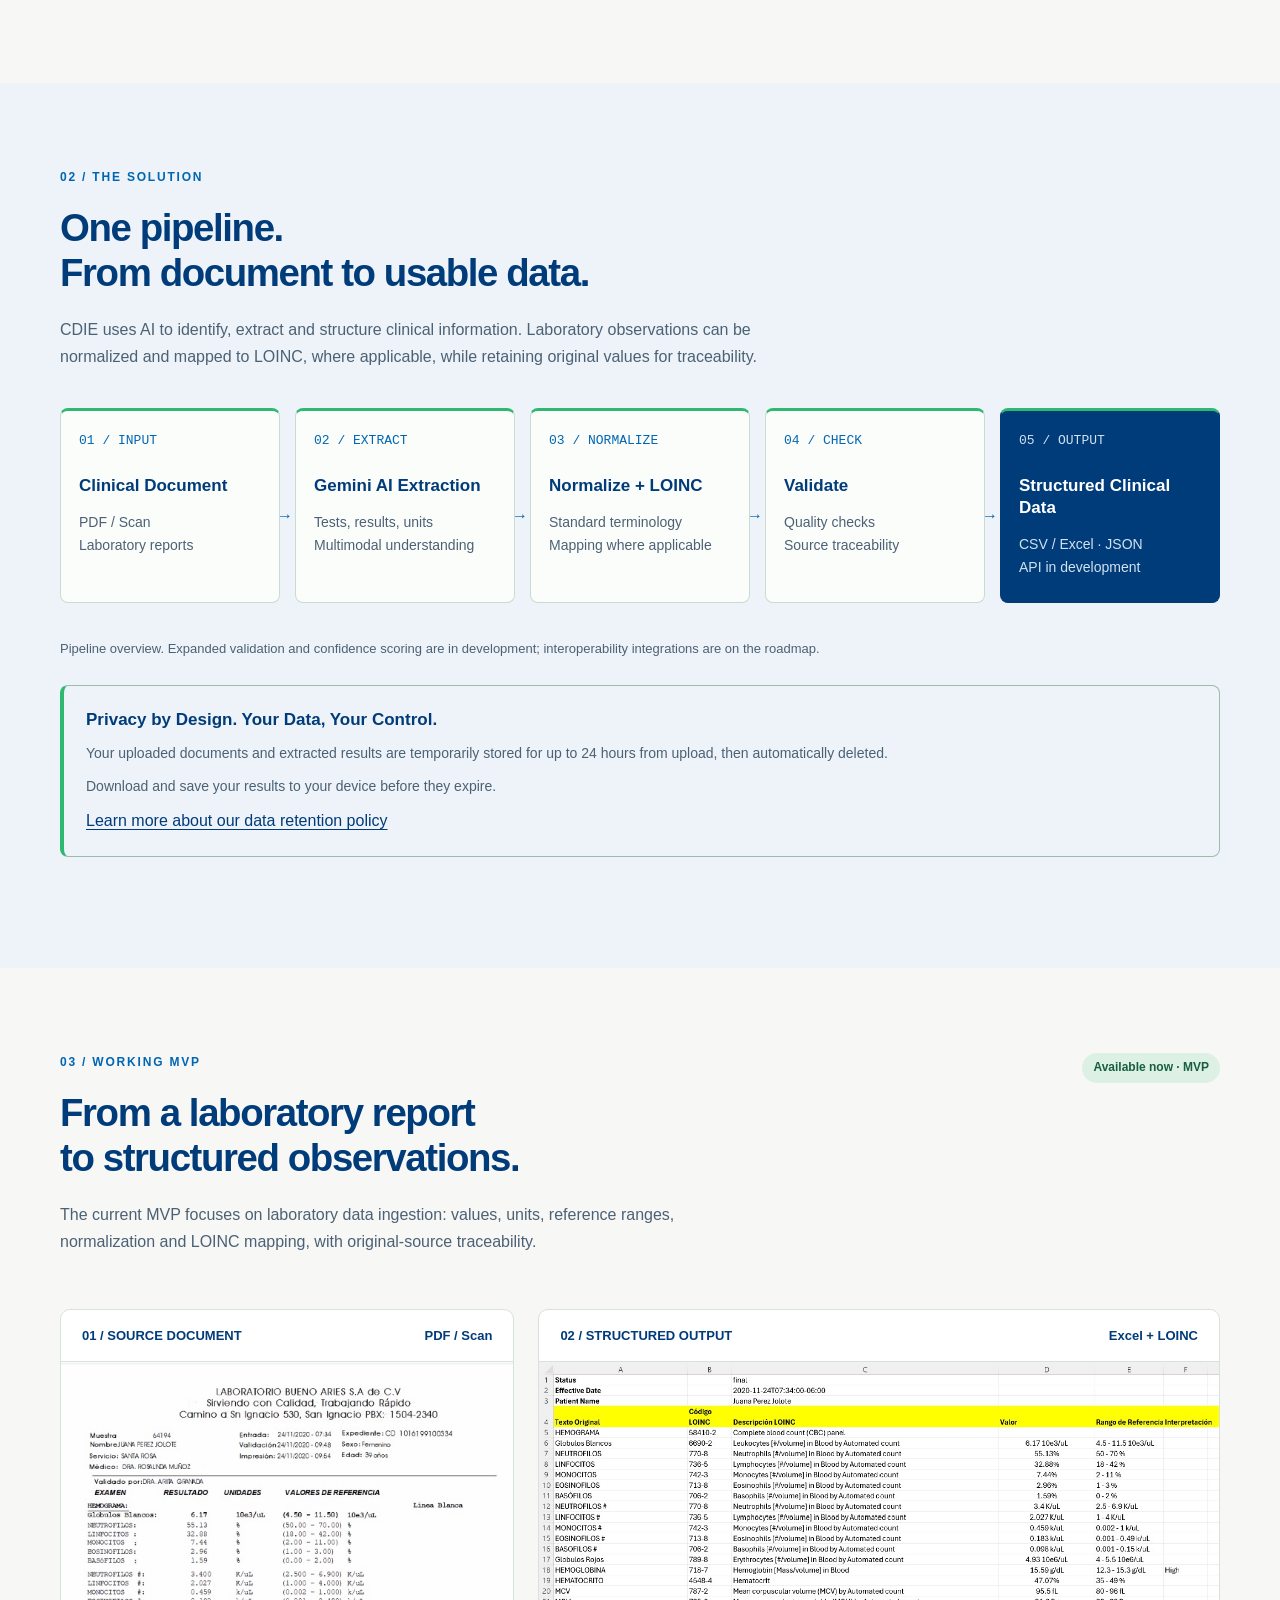
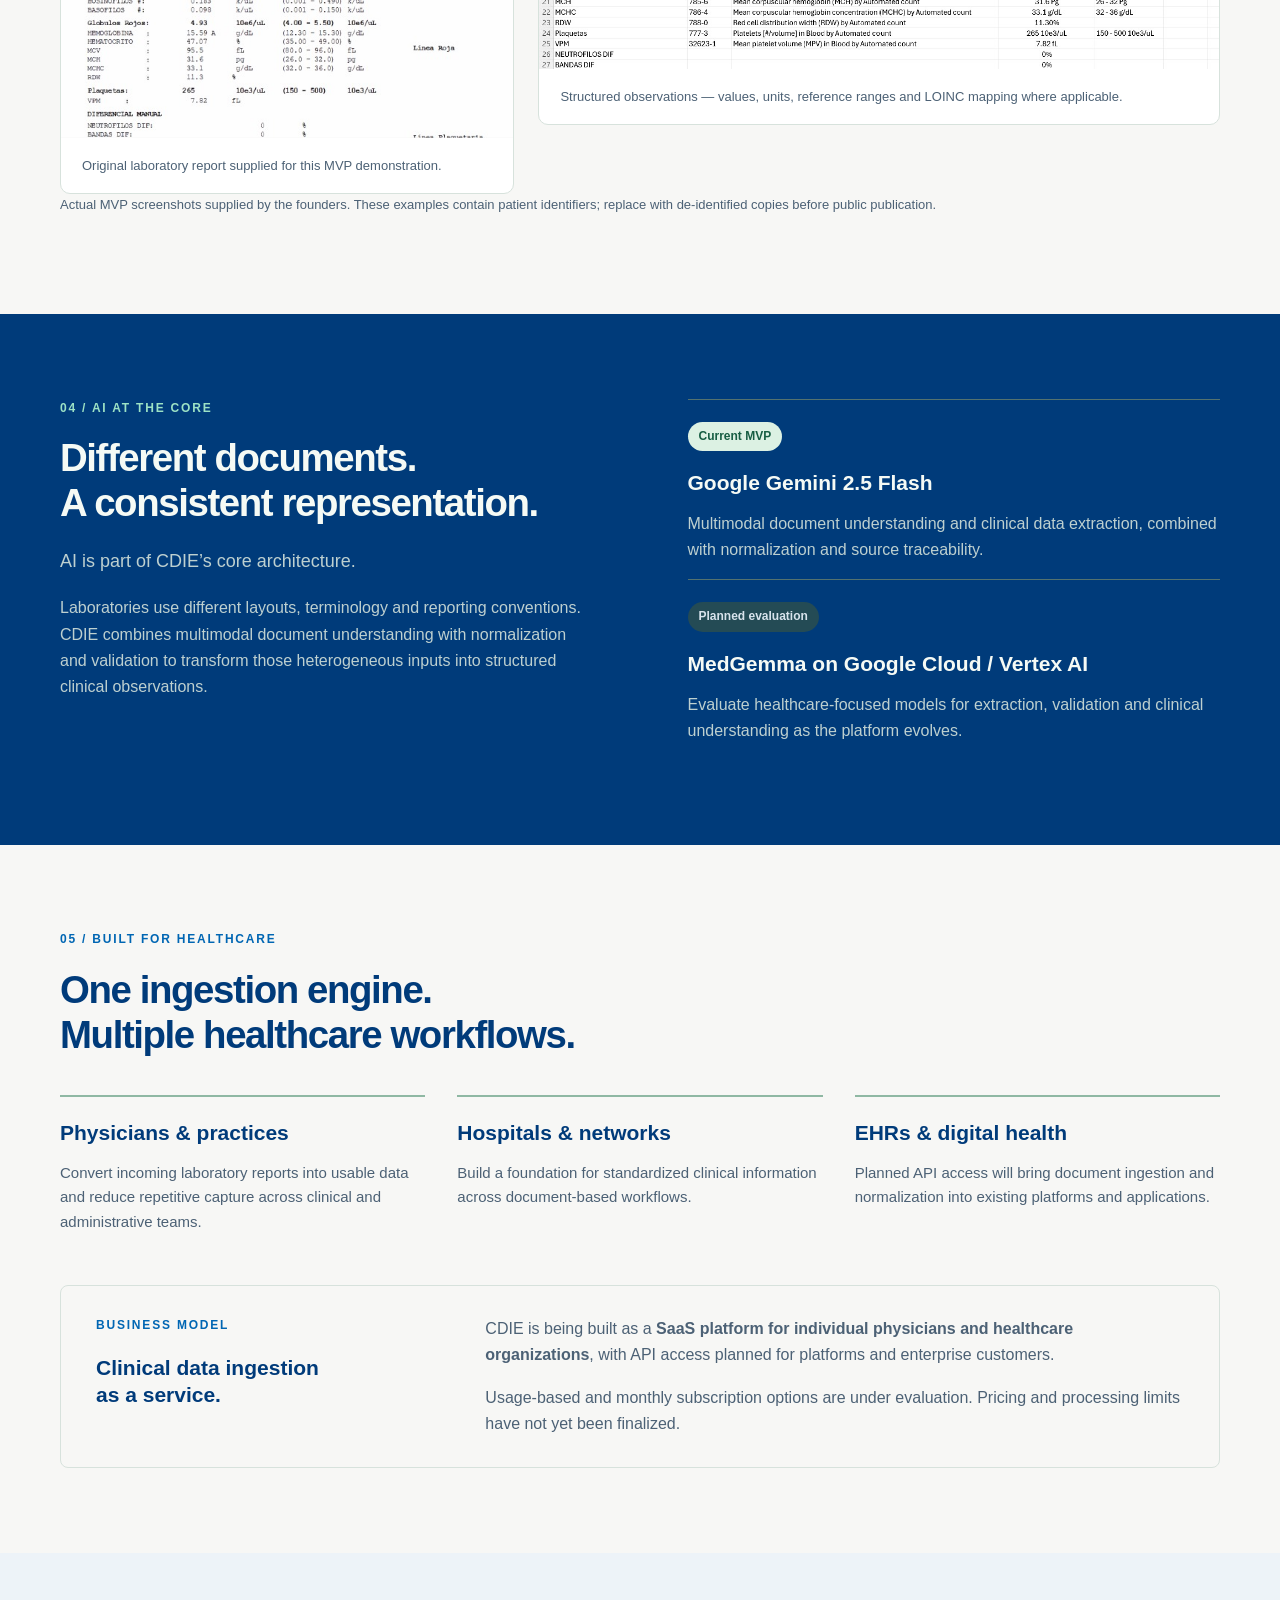
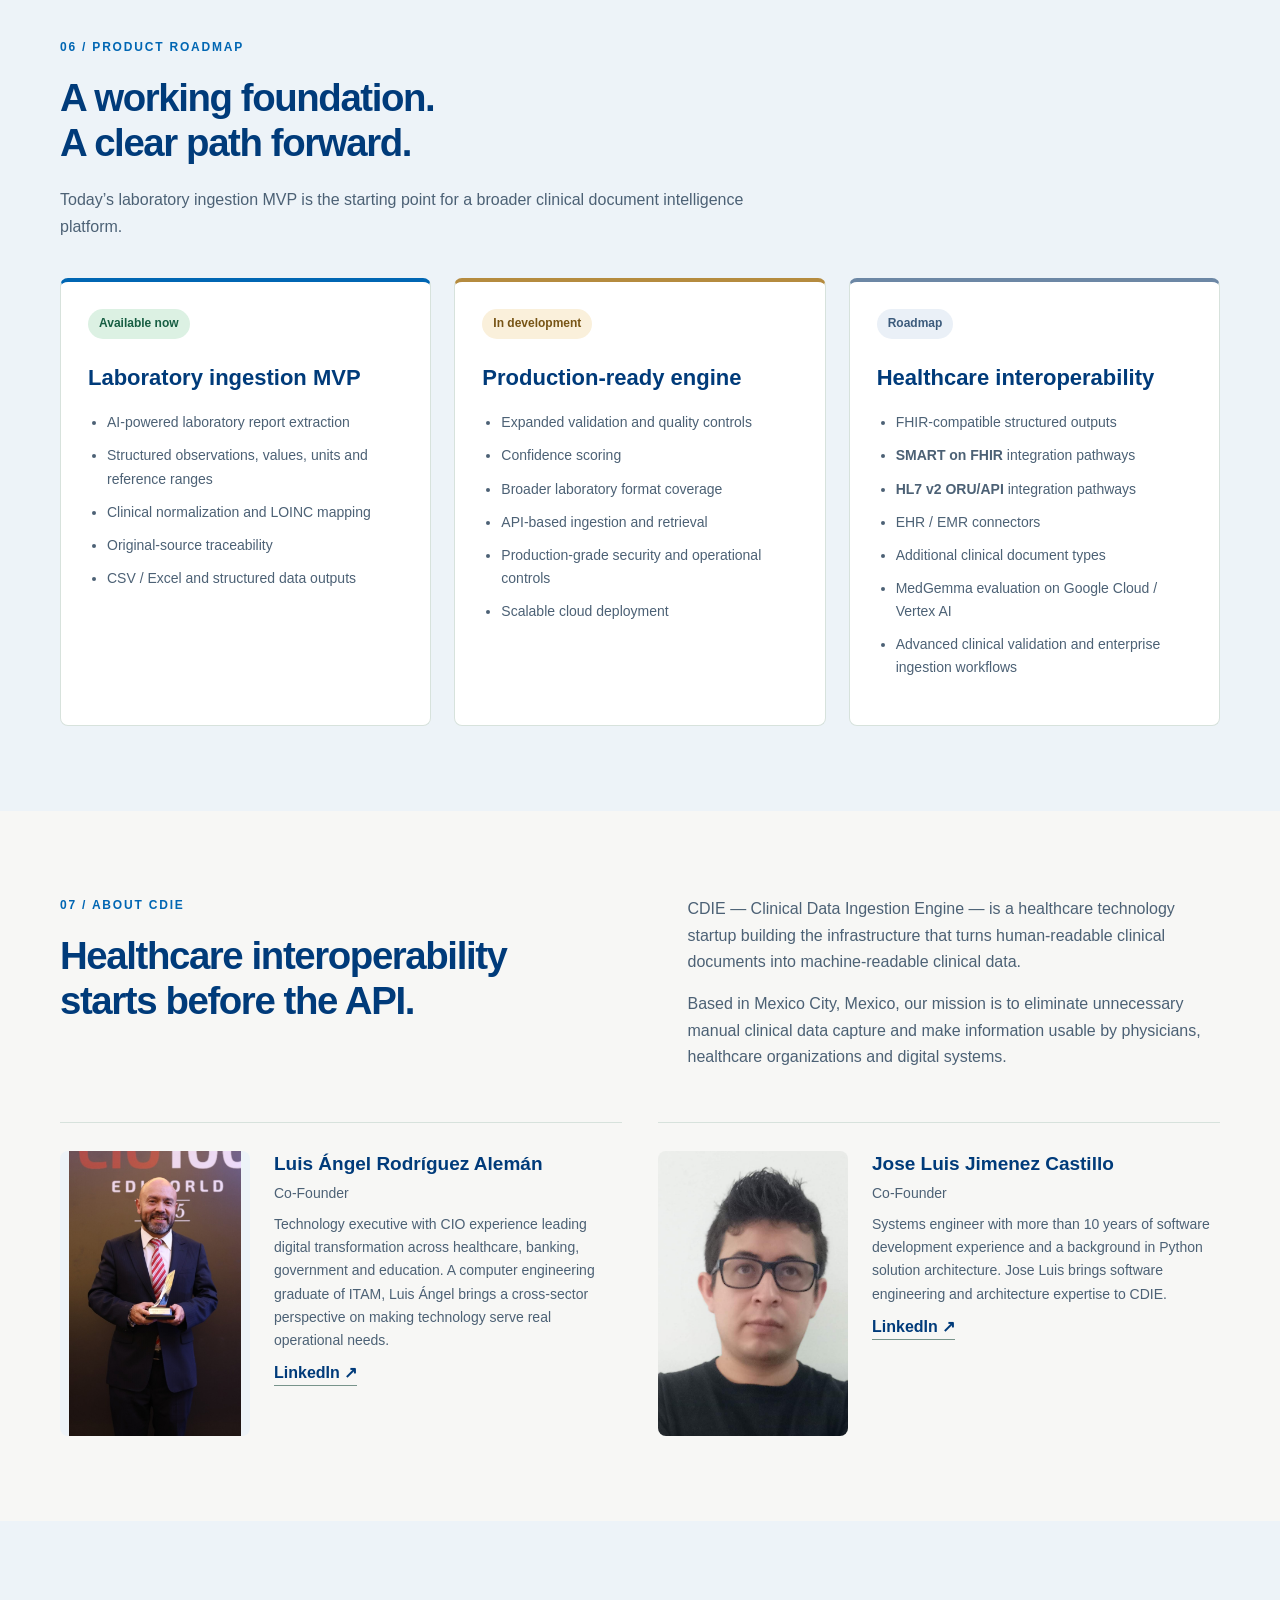
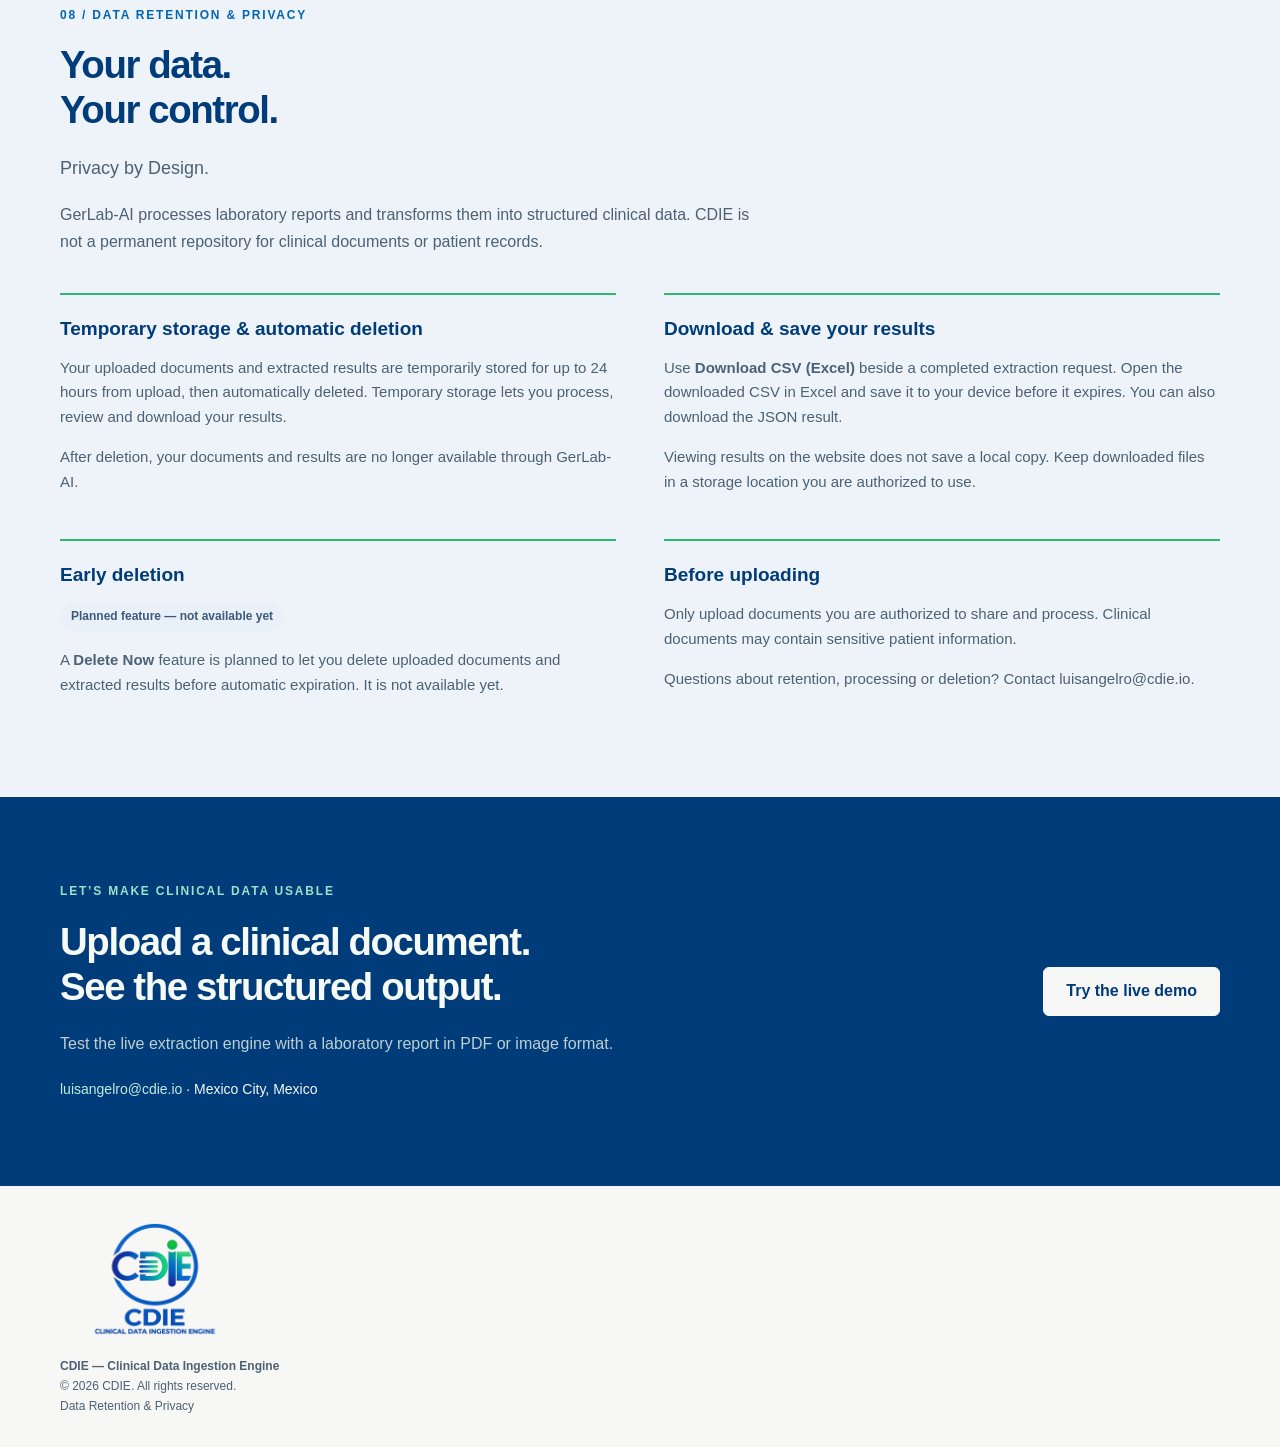
==== commit 4d7eb5c2: "Compact upload notice and show retention countdown in result tooltips" ====
--- a/index.html
+++ b/index.html
@@ -54,12 +54,11 @@
           </div>
           
           <div class="mvp-widget-container">
-            <aside class="retention-notice" id="upload-retention"><strong>Before you upload</strong><p>Uploaded documents and extracted results are stored for up to 24 hours, then automatically deleted. Only upload documents you are authorized to share.</p><a href="#data-retention">Data retention policy</a></aside>
-            <form id="analyzerForm" class="analyzer-form" aria-describedby="upload-retention">
+            <form id="analyzerForm" class="analyzer-form" >
               <!-- Dropzone de archivo -->
               <div class="upload-dropzone" id="dropzone">
-                <input type="file" id="labFile" accept=".pdf,.png,.jpg,.jpeg" class="file-input-hidden" required>
-                <div class="dropzone-content">
+                <input type="file" id="labFile" accept=".pdf,.png,.jpg,.jpeg" class="file-input-hidden" aria-describedby="upload-retention" required>
+                <div class="dropzone-content"><p class="upload-policy" id="upload-retention">⚠ Before you upload, see our <a href="#data-retention">Data Retention Policy</a>.</p>
                   <strong id="fileNameDisplay">📁 Drop lab report or click to browse</strong>
                   <p>Supports PDF, Scans, PNG, JPG</p>
                   <button type="button" class="btn small-btn">Select file</button>
@@ -196,7 +195,7 @@
         </ol>
         
         <p class="note">Pipeline overview. Expanded validation and confidence scoring are in development; interoperability integrations are on the roadmap.</p>
-      <aside class="retention-note"><h3>Privacy by Design. Your Data, Your Control.</h3><p>Your uploaded documents and extracted results are temporarily stored for up to 24 hours, then automatically deleted.</p><p>Download and save your results to your device before they expire.</p><a href="#data-retention">Learn more about our data retention policy</a></aside></div>
+      <aside class="retention-note"><h3>Privacy by Design. Your Data, Your Control.</h3><p>Your uploaded documents and extracted results are temporarily stored for up to 24 hours from upload, then automatically deleted.</p><p>Download and save your results to your device before they expire.</p><a href="#data-retention">Learn more about our data retention policy</a></aside></div>
     </section>
 
     <!-- MVP Section -->
@@ -399,9 +398,9 @@
           <p>GerLab-AI processes laboratory reports and transforms them into structured clinical data. CDIE is not a permanent repository for clinical documents or patient records.</p>
         </div>
         <div class="retention-grid">
-          <article><h3>Temporary storage &amp; automatic deletion</h3><p>Your uploaded documents and extracted results are temporarily stored for up to 24 hours, then automatically deleted. Temporary storage lets you process, review and download your results.</p><p>After deletion, your documents and results are no longer available through GerLab-AI.</p></article>
+          <article><h3>Temporary storage &amp; automatic deletion</h3><p>Your uploaded documents and extracted results are temporarily stored for up to 24 hours from upload, then automatically deleted. Temporary storage lets you process, review and download your results.</p><p>After deletion, your documents and results are no longer available through GerLab-AI.</p></article>
           <article><h3>Download &amp; save your results</h3><p>Use <strong>Download CSV (Excel)</strong> beside a completed extraction request. Open the downloaded CSV in Excel and save it to your device before it expires. You can also download the JSON result.</p><p>Viewing results on the website does not save a local copy. Keep downloaded files in a storage location you are authorized to use.</p></article>
-          <article><h3>Early deletion</h3><span class="badge future">Planned feature — not available yet</span><p>A <strong>Delete Now</strong> feature is planned to let you delete uploaded documents and extracted results before automatic expiration. The disabled control does not send a deletion request.</p></article>
+          <article><h3>Early deletion</h3><span class="badge future">Planned feature — not available yet</span><p>A <strong>Delete Now</strong> feature is planned to let you delete uploaded documents and extracted results before automatic expiration. It is not available yet.</p></article>
           <article><h3>Before uploading</h3><p>Only upload documents you are authorized to share and process. Clinical documents may contain sensitive patient information.</p><p>Questions about retention, processing or deletion? Contact <a href="mailto:luisangelro@cdie.io">luisangelro@cdie.io</a>.</p></article>
         </div>
       </div>
@@ -414,6 +413,7 @@
           <p class="eyebrow">Let’s make clinical data usable</p>
           <h2>Upload a clinical document.<br>See the structured output.</h2>
           <p>Test the live extraction engine with a laboratory report in PDF or image format.</p>
+          
           <div class="contact">
             <a href="mailto:luisangelro@cdie.io">luisangelro@cdie.io</a> · Mexico City, Mexico
           </div>
@@ -480,13 +480,35 @@
       }
       function stopPolling() { if (pollingTimer) { clearInterval(pollingTimer); pollingTimer = null; } }
       function startPolling() { if (!pollingTimer) pollingTimer = setInterval(loadRequests, 10000); }
+
+      // Retention starts at upload/creation, confirmed by José Luis.
+      function expirationFor(item) {
+        const created = typeof item.created_at === 'string' && /(?:Z|[+-]\d{2}:\d{2})$/i.test(item.created_at) ? Date.parse(item.created_at) : NaN;
+        return Number.isFinite(created) ? new Date(created + 24 * 60 * 60 * 1000).toISOString() : '';
+      }
+      function retentionMessage(value, now = Date.now()) {
+        const expires = typeof value === 'string' && /(?:Z|[+-]\d{2}:\d{2})$/i.test(value) ? Date.parse(value) : NaN;
+        if (!Number.isFinite(expires)) return 'Temporary storage: up to 24 hours. Download and save your results to your device.';
+        const minutes = Math.ceil((expires - now) / 60000);
+        if (minutes <= 0) return 'The retention period has ended. These results may no longer be available.';
+        if (minutes < 60) return 'Scheduled deletion in about ' + minutes + (minutes === 1 ? ' minute.' : ' minutes.') + ' Download and save your results.';
+        const hours = Math.ceil(minutes / 60);
+        return 'Scheduled deletion in about ' + hours + (hours === 1 ? ' hour.' : ' hours.') + ' Download and save your results.';
+      }
+      function retentionLink(item) {
+        return '<a class="retention-trigger" href="#data-retention" aria-label="Data retention policy" aria-describedby="retention-tip-' + esc(item.id) + '"><span aria-hidden="true">⚠</span><span class="retention-tooltip" role="tooltip" id="retention-tip-' + esc(item.id) + '" data-expires="' + esc(expirationFor(item)) + '">' + retentionMessage(expirationFor(item)) + '</span></a>';
+      }
+      setInterval(() => document.querySelectorAll('[data-expires]').forEach(tip => {
+        tip.textContent = retentionMessage(tip.dataset.expires);
+      }), 60000);
+
       function render(items) {
         items.sort((a,b) => new Date(b.created_at) - new Date(a.created_at));
         emptyRequests.style.display = items.length ? 'none' : 'block';
         requestsList.innerHTML = items.map(item => {
           const ready = item.status === 'completed';
           const status = item.status === 'pending' ? 'Queued' : item.status === 'processing' ? 'Processing' : item.status === 'completed' ? 'Completed' : 'Failed';
-          return '<article class="request-item"><div><div class="request-file">' + esc(item.original_filename) + '</div><div class="request-meta"><span class="status-badge status-' + esc(item.status) + '">' + status + '</span><span>' + date(item.created_at) + '</span></div></div><div class="request-actions"><button class="download-btn" data-json="' + item.id + '" data-name="' + esc(item.original_filename) + '"' + (ready ? '' : ' disabled') + '>JSON</button><button class="download-btn" data-csv="' + item.id + '"' + (ready ? '' : ' disabled') + '>Download CSV (Excel)</button></div>' + (ready ? '<aside class="result-retention"><strong>Your results are ready — save a copy</strong><p>Temporary storage: up to 24 hours. Download your CSV file, open it in Excel and save it to your device. Uploaded documents and extracted results are automatically deleted when they expire.</p><a href="#data-retention">Data retention policy</a><div class="delete-planned"><button type="button" class="download-btn" disabled aria-describedby="delete-planned-' + esc(item.id) + '">Delete Now</button><span id="delete-planned-' + esc(item.id) + '">Planned feature — not available yet.</span></div></aside>' : '') + (item.status === 'failed' ? '<div class="request-error">' + esc(item.error_message || 'Extraction failed.') + '</div>' : '') + '</article>';
+          return '<article class="request-item"><div><div class="request-file">' + esc(item.original_filename) + '</div><div class="request-meta"><span class="status-badge status-' + esc(item.status) + '">' + status + '</span>' + (ready ? retentionLink(item) : '') + '<span>' + date(item.created_at) + '</span></div></div><div class="request-actions"><button class="download-btn" data-json="' + item.id + '" data-name="' + esc(item.original_filename) + '"' + (ready ? '' : ' disabled') + '>JSON</button><button class="download-btn" data-csv="' + item.id + '"' + (ready ? '' : ' disabled') + '>Download CSV (Excel)</button></div>' + (item.status === 'failed' ? '<div class="request-error">' + esc(item.error_message || 'Extraction failed.') + '</div>' : '') + '</article>';
         }).join('');
         const active = items.some(item => item.status === 'pending' || item.status === 'processing');
         pollingStatus.textContent = active ? 'Refreshing every 10s' : (items.length ? 'Up to date' : '');
@@ -504,7 +526,7 @@
         } catch (err) { pollingStatus.textContent = err.message; } finally { e.target.disabled = false; }
       });
       function resetForm() { analyzerForm.reset(); selectedFile = null; fileNameDisplay.textContent = '📁 Drop lab report or click to browse'; }
-      if (dropzone) dropzone.addEventListener('click', e => { if (e.target !== fileInput) fileInput.click(); });
+      if (dropzone) dropzone.addEventListener('click', e => { if (e.target !== fileInput && !e.target.closest('a')) fileInput.click(); });
       if (selectFileButton) selectFileButton.addEventListener('click', e => { e.preventDefault(); e.stopPropagation(); fileInput.click(); });
       fileInput.addEventListener('change', e => { selectedFile=e.target.files[0] || null; fileNameDisplay.textContent=selectedFile ? '📄 ' + selectedFile.name : '📁 Drop lab report or click to browse'; });
       if (togglePass) togglePass.addEventListener('click', () => { const hidden=pdfPassword.type === 'password'; pdfPassword.type=hidden ? 'text' : 'password'; togglePass.textContent=hidden ? '🔒' : '👁️'; });
--- a/assets/css/retention.css
+++ b/assets/css/retention.css
@@ -20,3 +20,5 @@
 .policy-content a{overflow-wrap:anywhere}
 
 .retention-grid{display:grid;grid-template-columns:repeat(2,minmax(0,1fr));gap:30px 48px}.retention-grid article{border-top:2px solid #2EB872;padding-top:22px}.retention-grid h3{font-size:19px}.retention-grid p{font-size:15px}.retention-grid .badge{margin:0 0 16px}.retention-grid a{overflow-wrap:anywhere}@media(max-width:700px){.retention-grid{grid-template-columns:1fr;gap:25px}}
+
+.upload-dropzone .upload-policy{font-size:12px;line-height:1.6;color:#e1edf5;margin:0 0 14px}.upload-policy a{color:#fff;text-decoration:underline;text-underline-offset:3px}.retention-trigger{position:relative;display:inline-flex;align-items:center;justify-content:center;min-width:28px;min-height:28px;font-size:20px;line-height:1;text-decoration:none;color:#ffcf65;vertical-align:middle}.request-meta{align-items:center}.retention-tooltip{display:none;position:absolute;bottom:100%;left:-65px;width:230px;max-width:65vw;padding:12px 14px;border-radius:6px;background:#18252f;color:#fff;box-shadow:0 4px 18px #0004;font:12px/1.55 Arial,sans-serif;z-index:20;text-align:left;overflow-wrap:anywhere}.retention-trigger:hover .retention-tooltip,.retention-trigger:focus .retention-tooltip,.retention-trigger:focus-within .retention-tooltip{display:block}.retention-trigger:focus-visible{outline:2px solid #fff;outline-offset:2px}
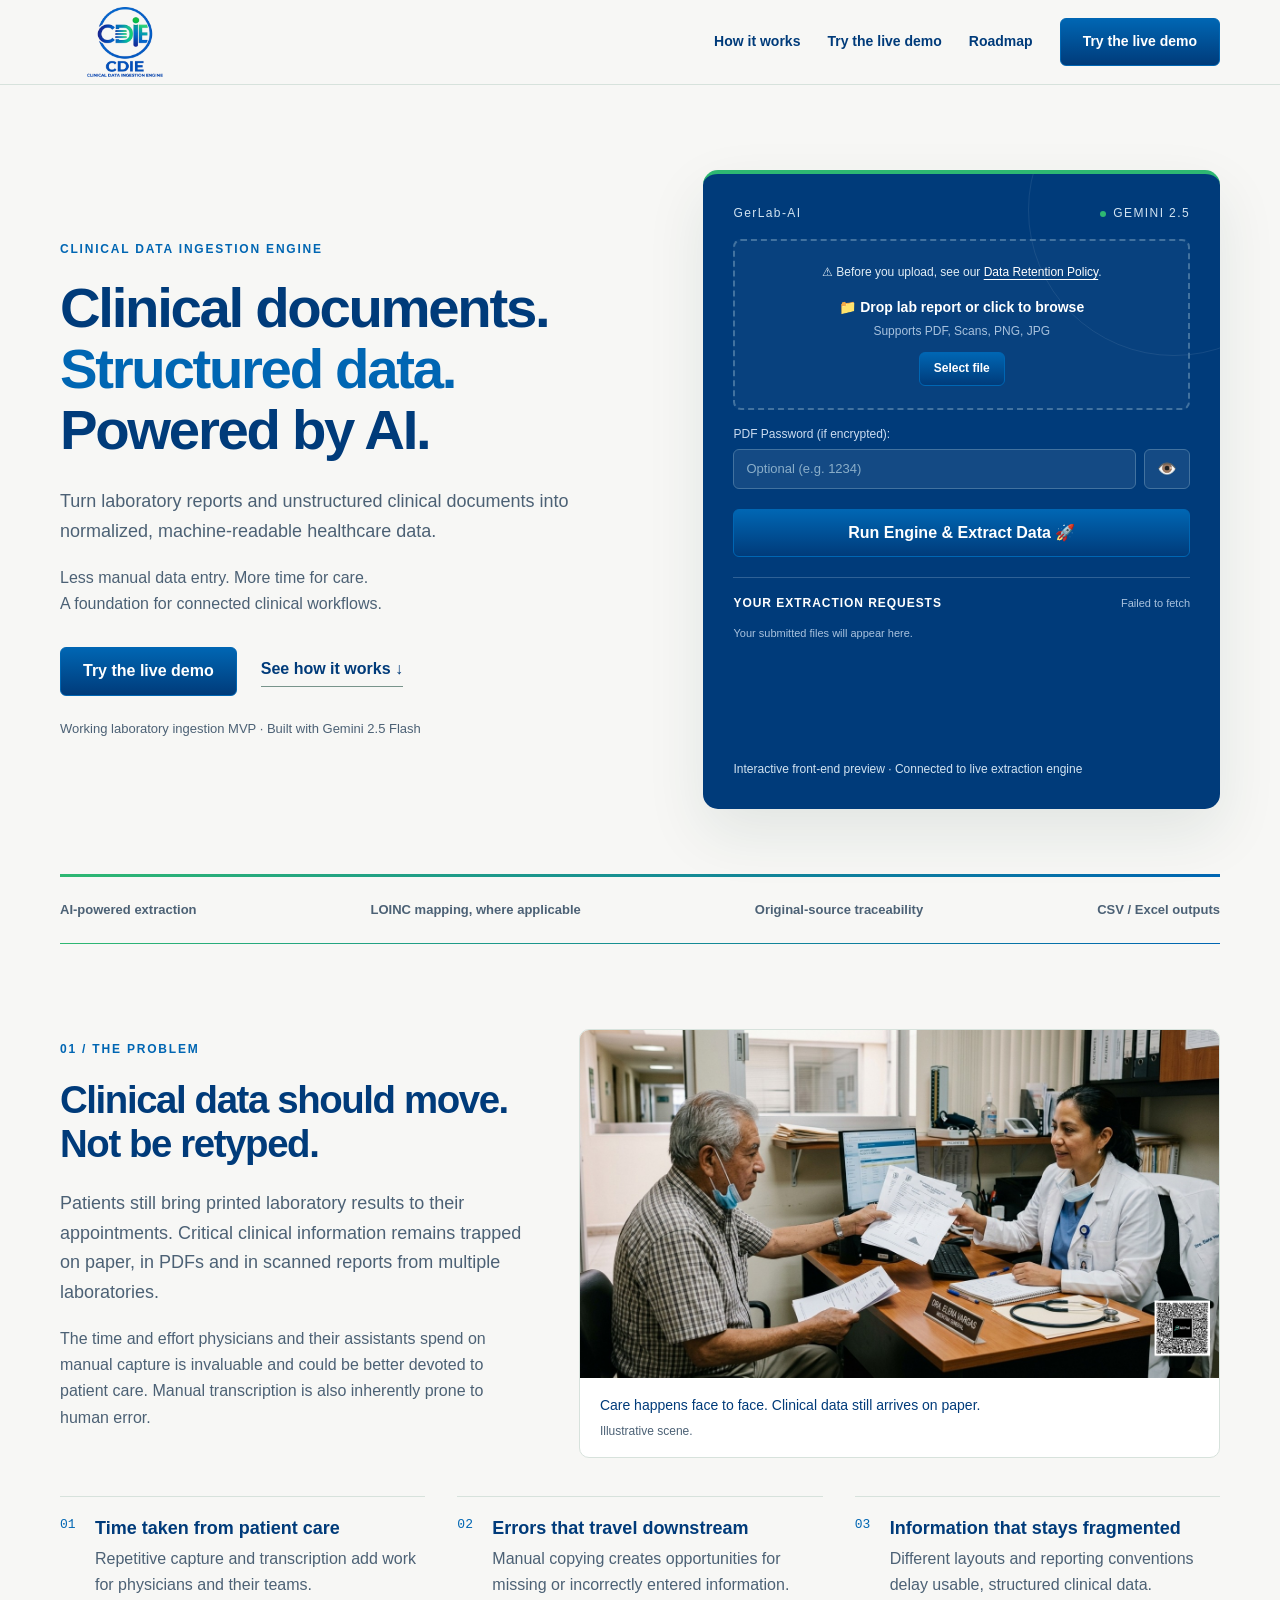
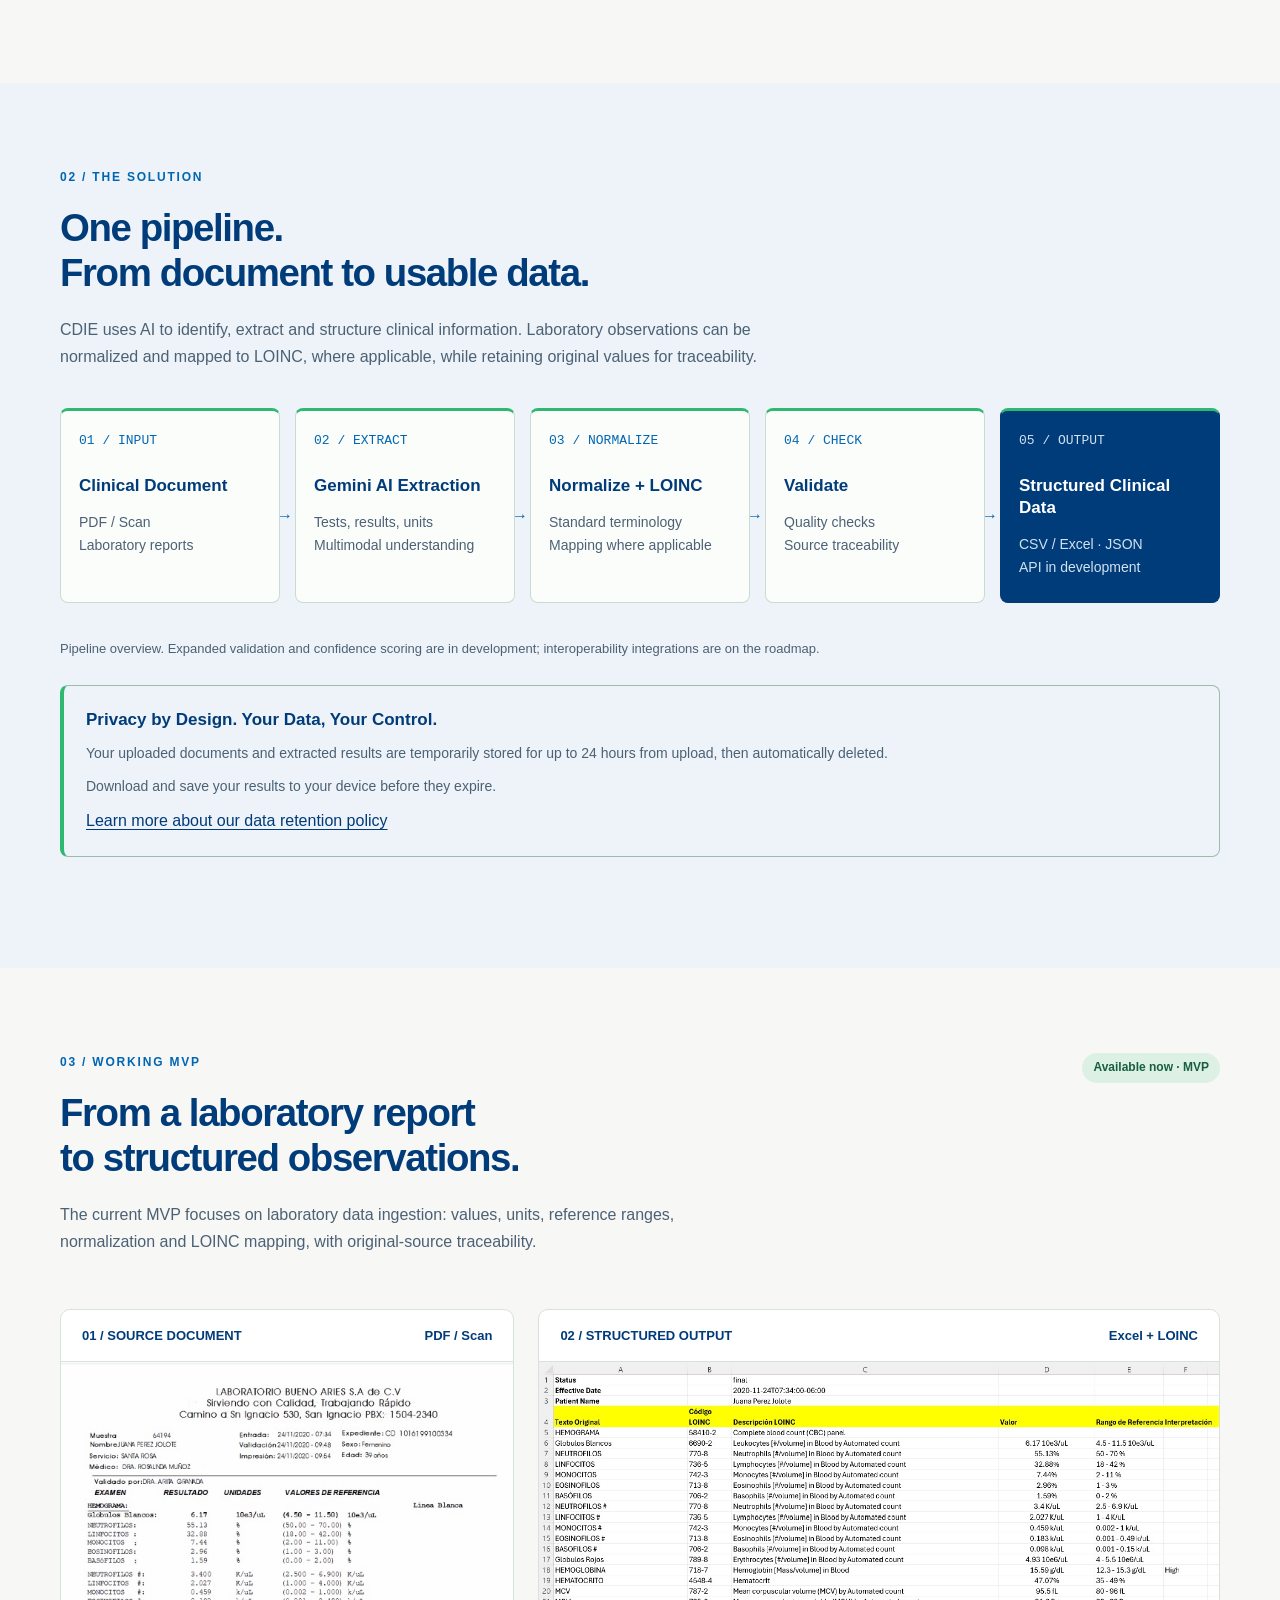
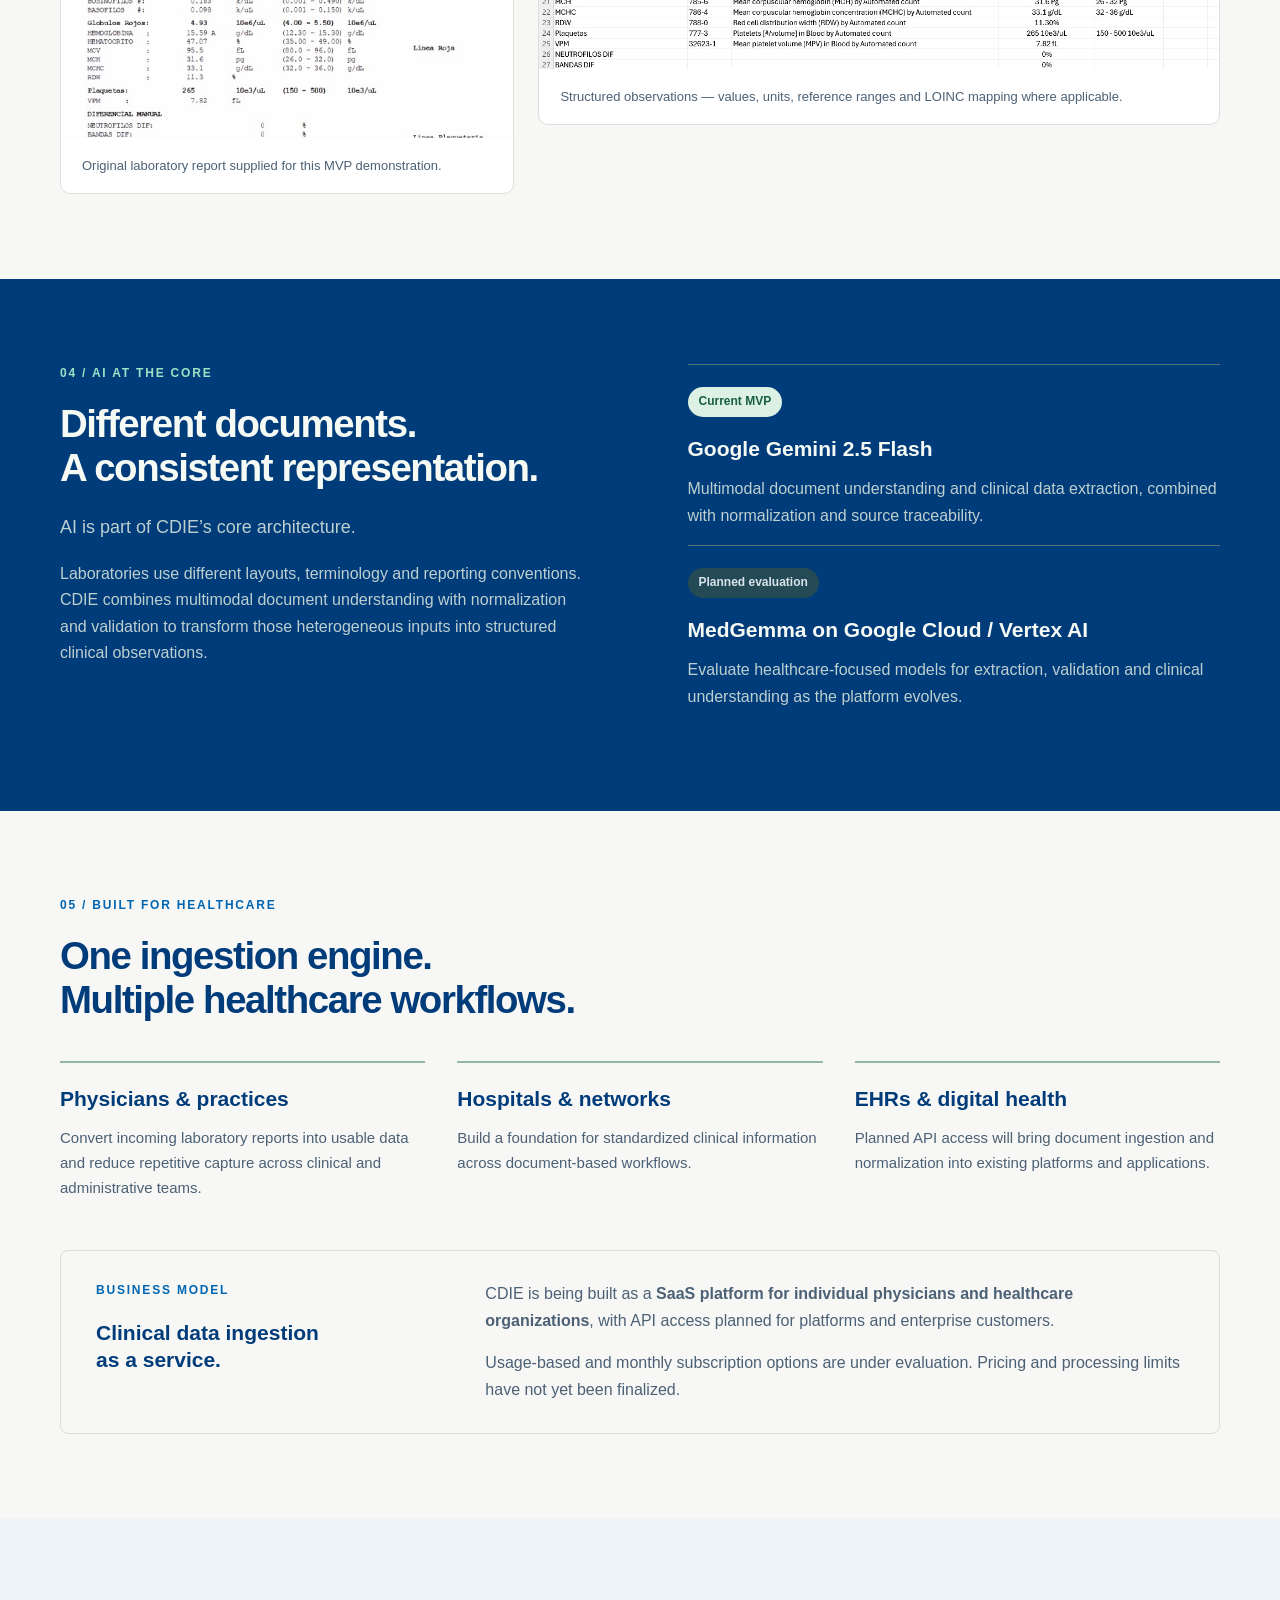
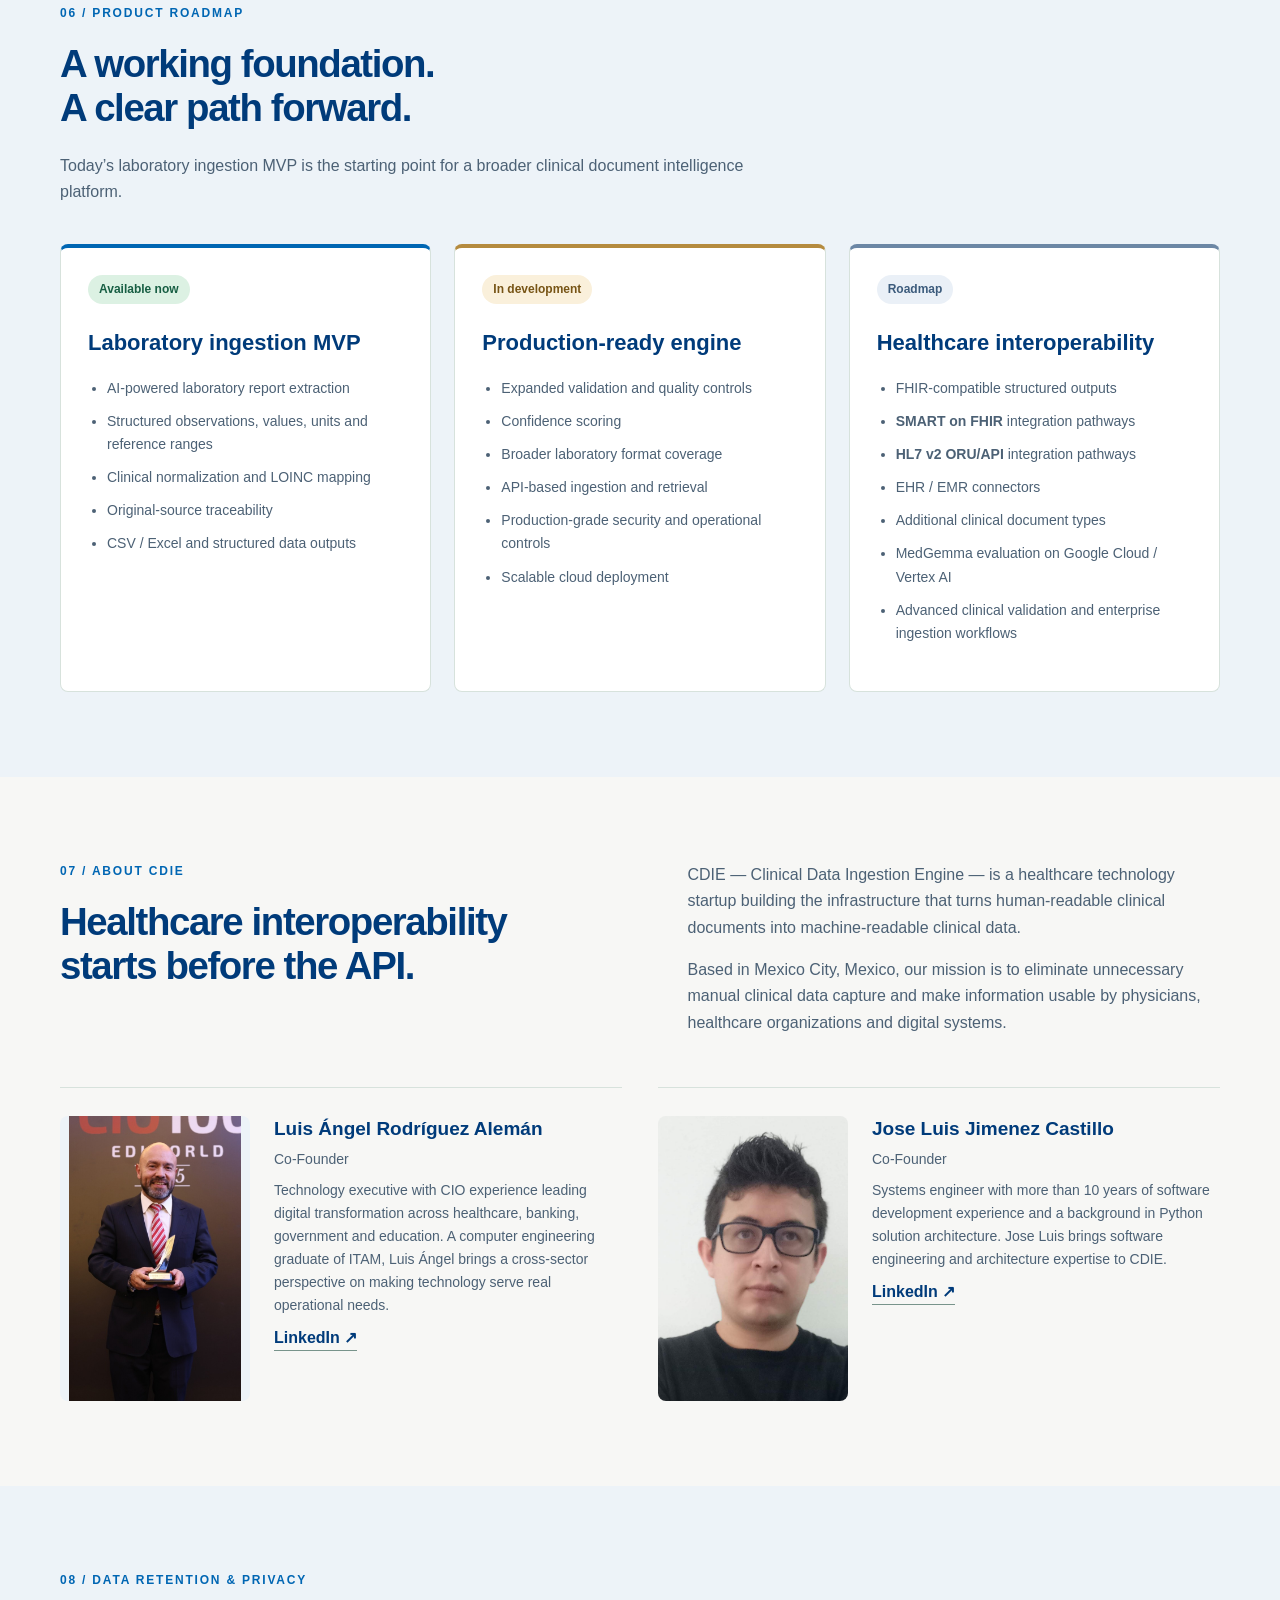
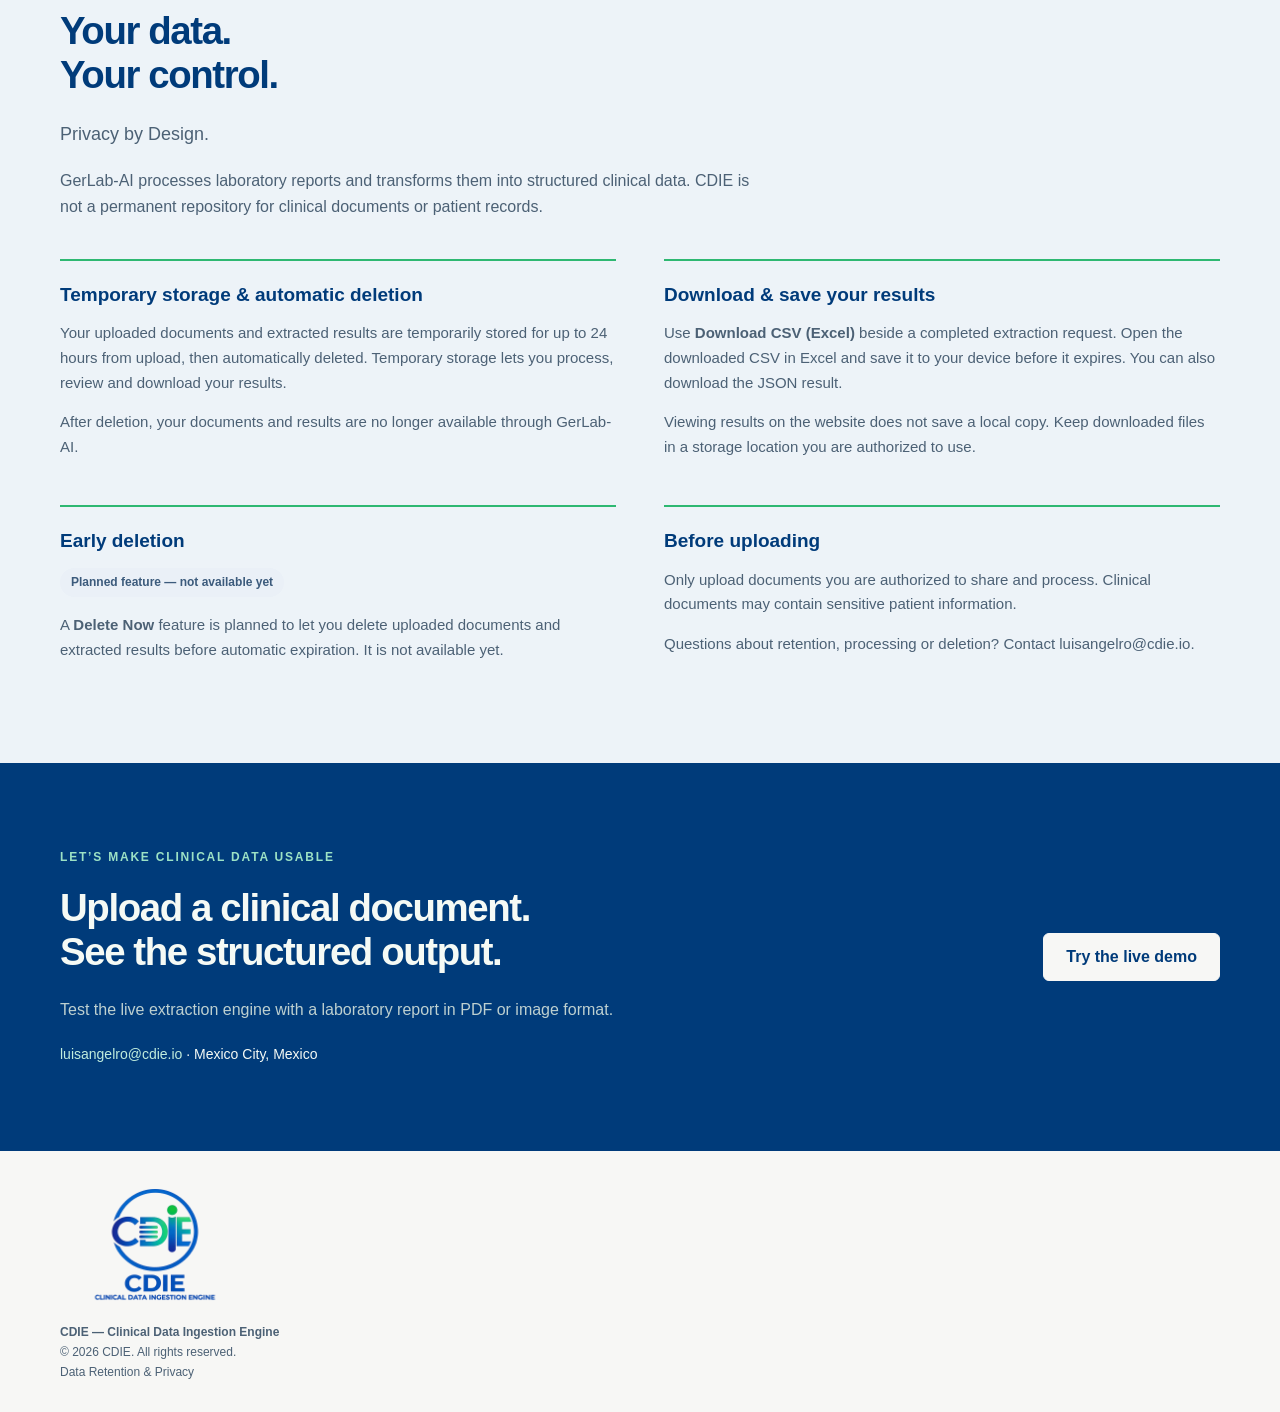
==== commit 75132165: "Remove obsolete MVP screenshot placeholder note" ====
--- a/index.html
+++ b/index.html
@@ -230,7 +230,6 @@
           </figure>
         </div>
         
-        <p class="note" id="image-status" aria-live="polite">Actual MVP screenshots supplied by the founders. These examples contain patient identifiers; replace with de-identified copies before public publication.</p>
       </div>
     </section>
 
--- a/assets/css/retention.css
+++ b/assets/css/retention.css
@@ -22,3 +22,6 @@
 .retention-grid{display:grid;grid-template-columns:repeat(2,minmax(0,1fr));gap:30px 48px}.retention-grid article{border-top:2px solid #2EB872;padding-top:22px}.retention-grid h3{font-size:19px}.retention-grid p{font-size:15px}.retention-grid .badge{margin:0 0 16px}.retention-grid a{overflow-wrap:anywhere}@media(max-width:700px){.retention-grid{grid-template-columns:1fr;gap:25px}}
 
 .upload-dropzone .upload-policy{font-size:12px;line-height:1.6;color:#e1edf5;margin:0 0 14px}.upload-policy a{color:#fff;text-decoration:underline;text-underline-offset:3px}.retention-trigger{position:relative;display:inline-flex;align-items:center;justify-content:center;min-width:28px;min-height:28px;font-size:20px;line-height:1;text-decoration:none;color:#ffcf65;vertical-align:middle}.request-meta{align-items:center}.retention-tooltip{display:none;position:absolute;bottom:100%;left:-65px;width:230px;max-width:65vw;padding:12px 14px;border-radius:6px;background:#18252f;color:#fff;box-shadow:0 4px 18px #0004;font:12px/1.55 Arial,sans-serif;z-index:20;text-align:left;overflow-wrap:anywhere}.retention-trigger:hover .retention-tooltip,.retention-trigger:focus .retention-tooltip,.retention-trigger:focus-within .retention-tooltip{display:block}.retention-trigger:focus-visible{outline:2px solid #fff;outline-offset:2px}
+
+/* Keep the policy link above the transparent file input covering the dropzone. */
+.upload-dropzone .upload-policy{position:relative;z-index:1;cursor:auto}
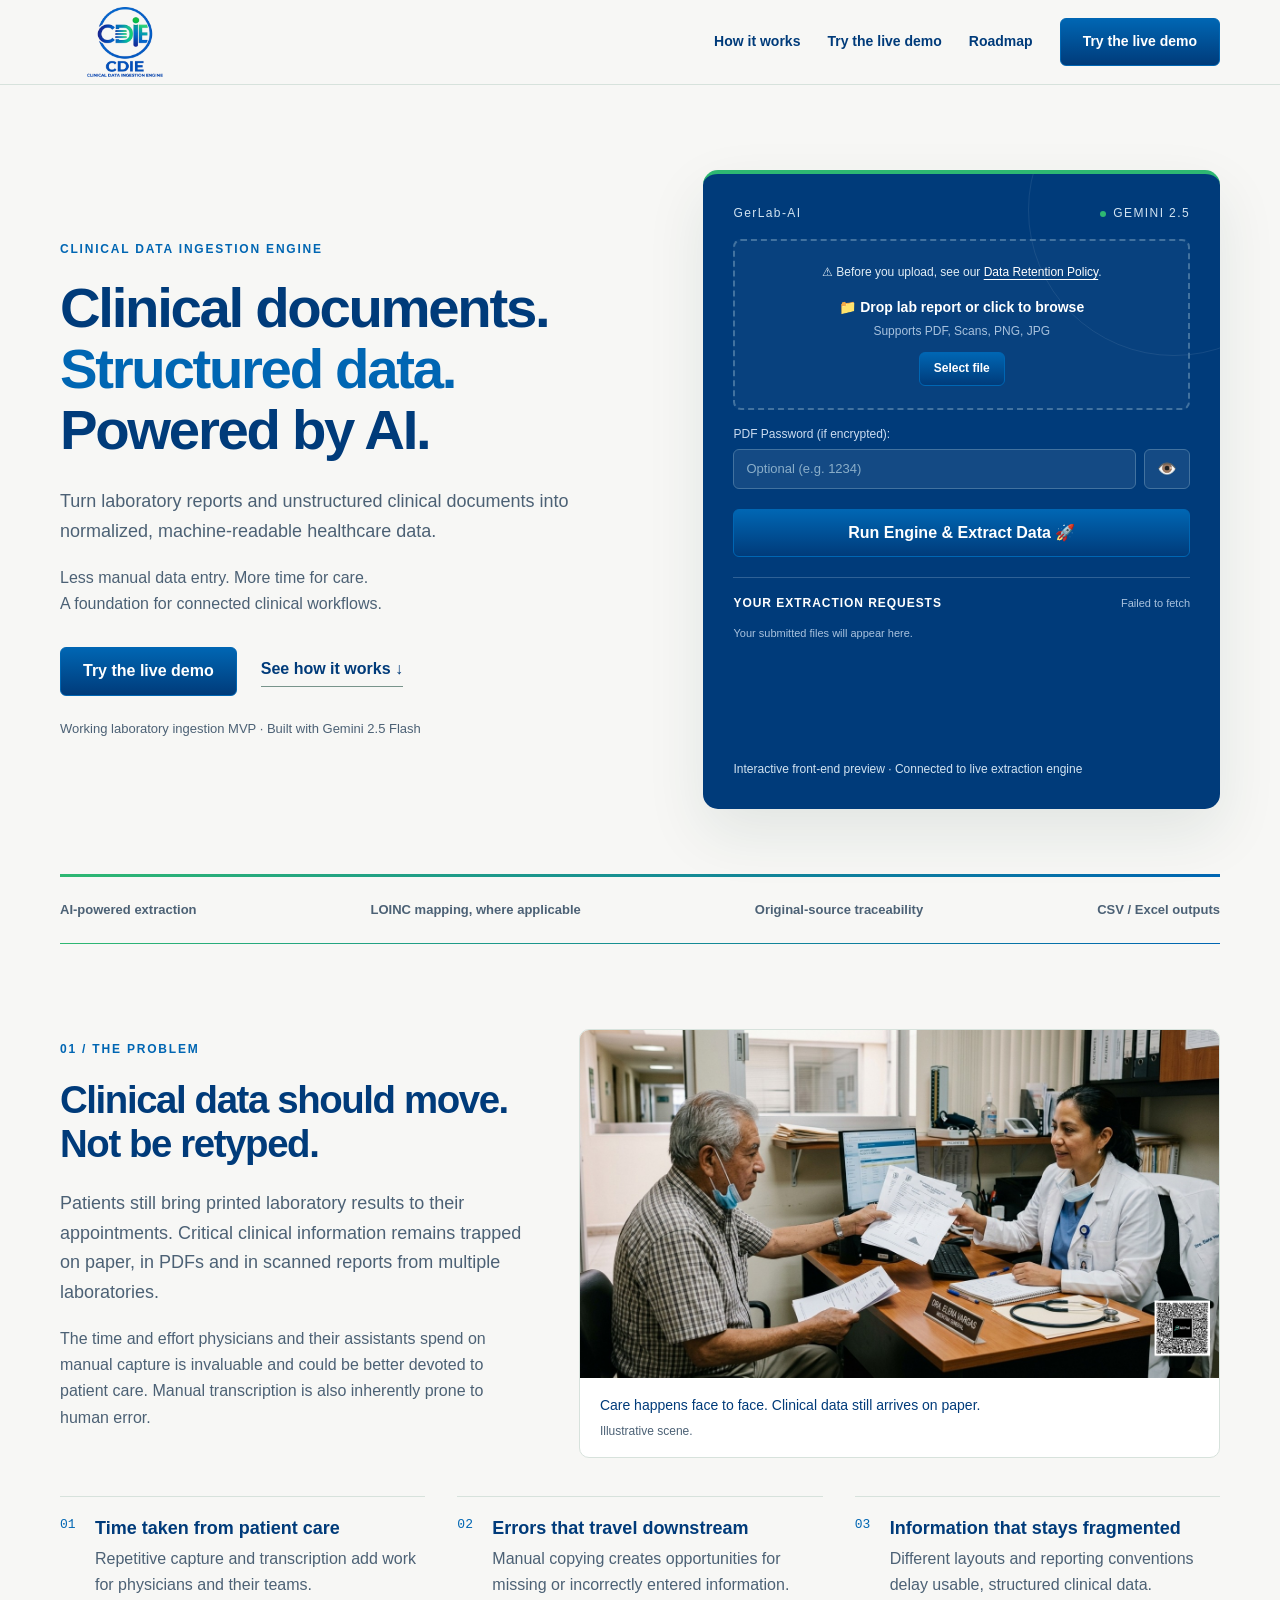
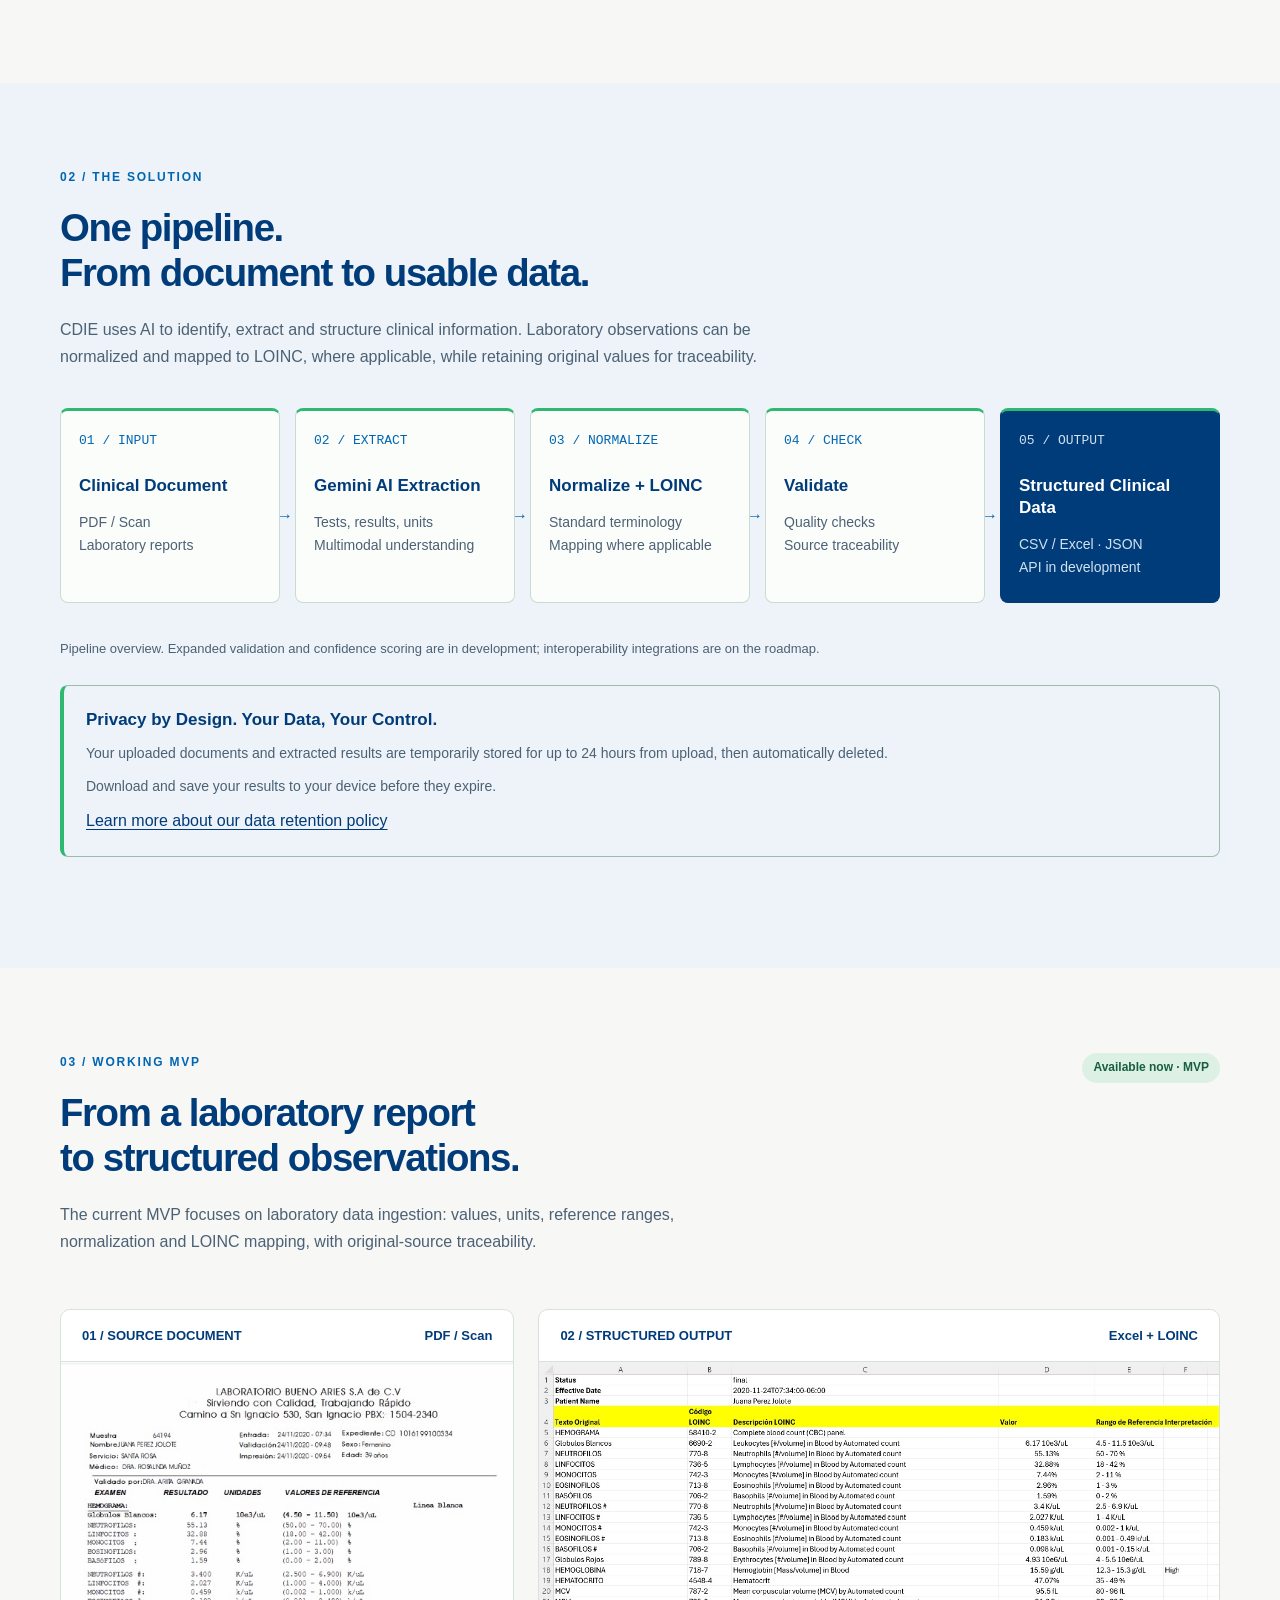
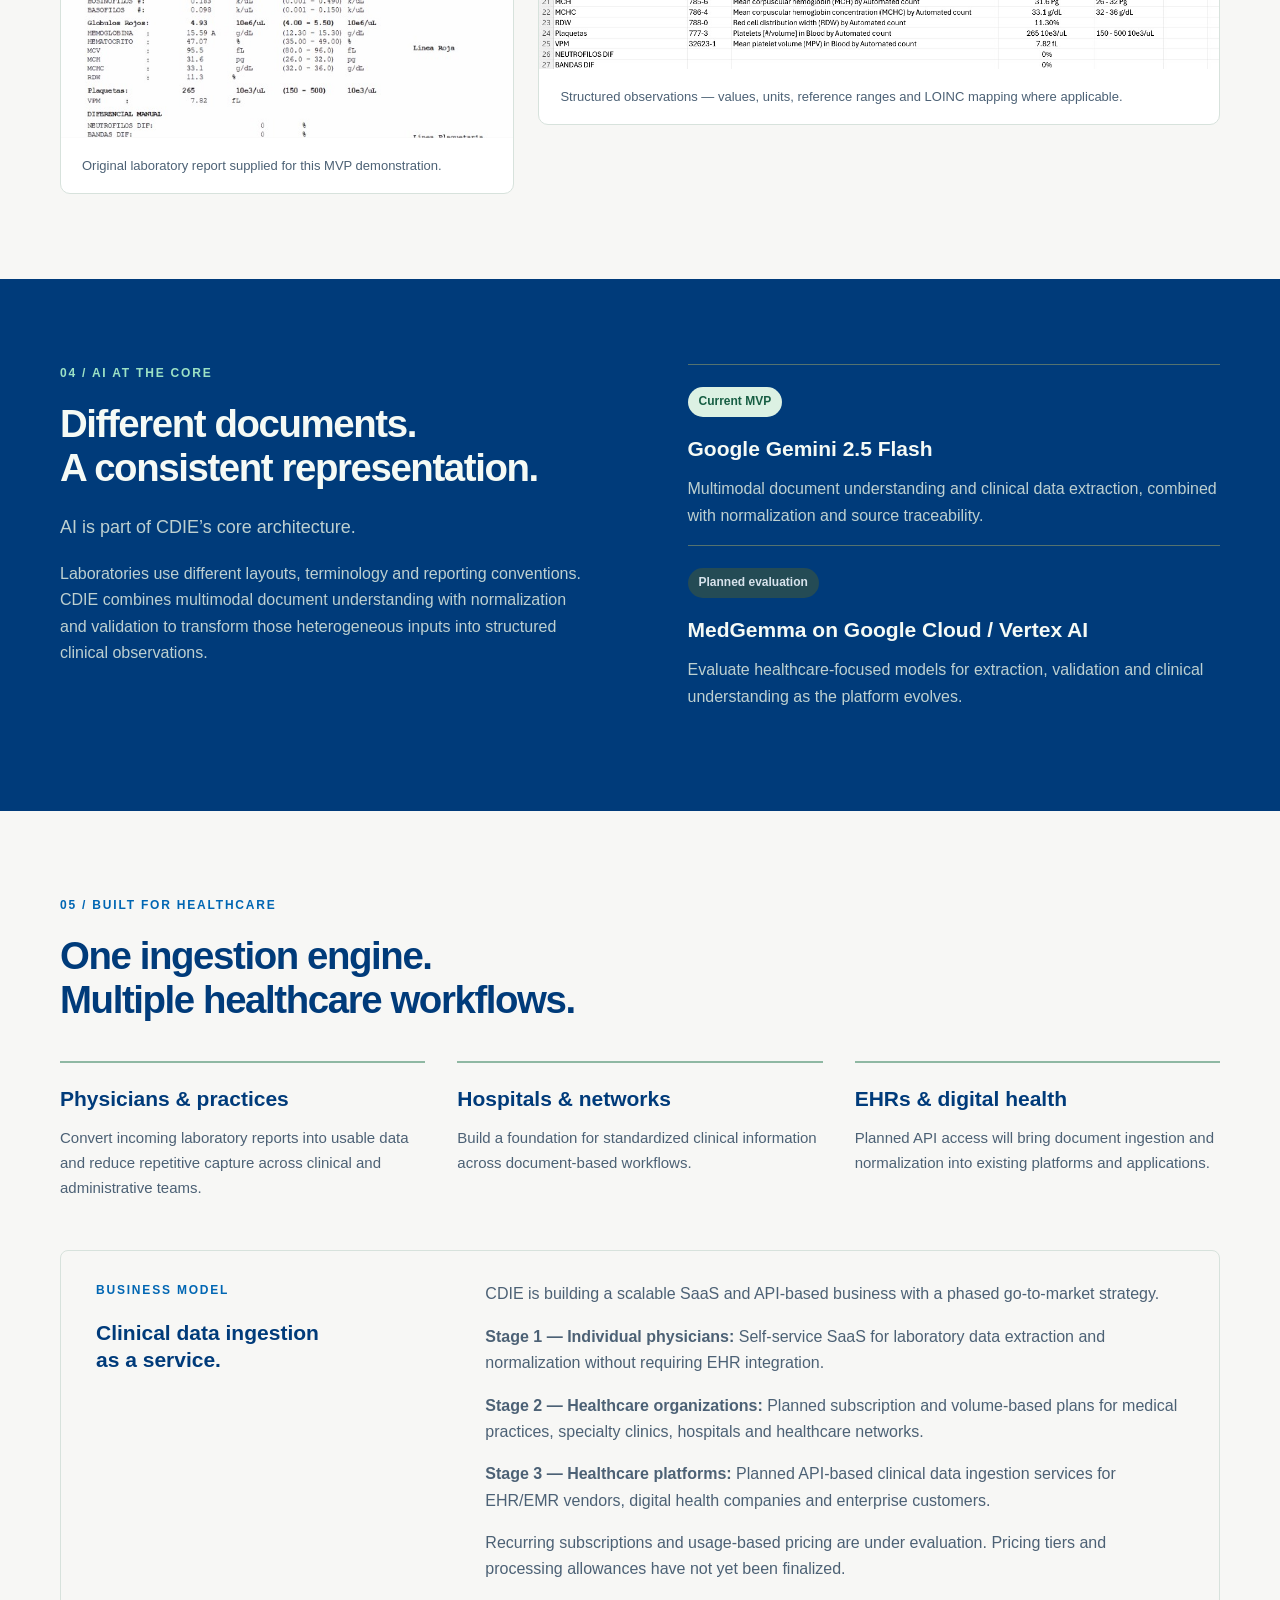
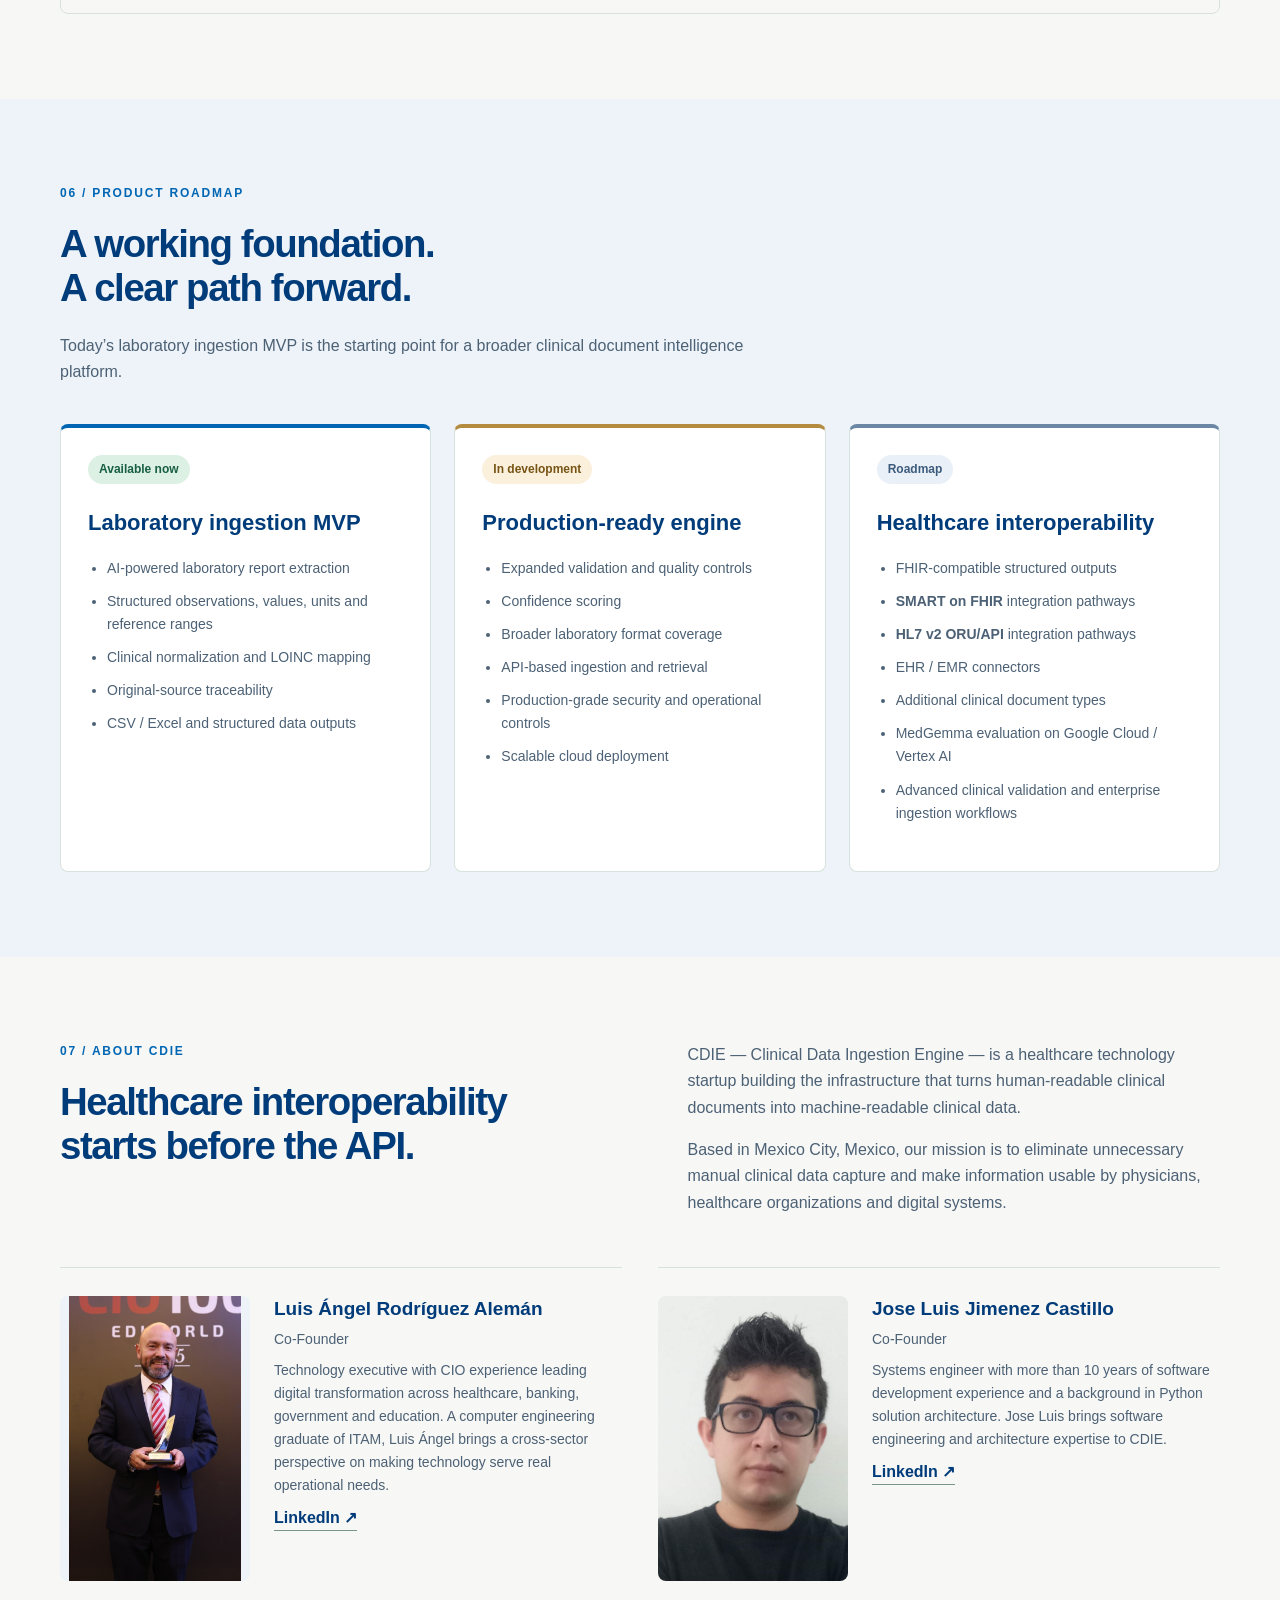
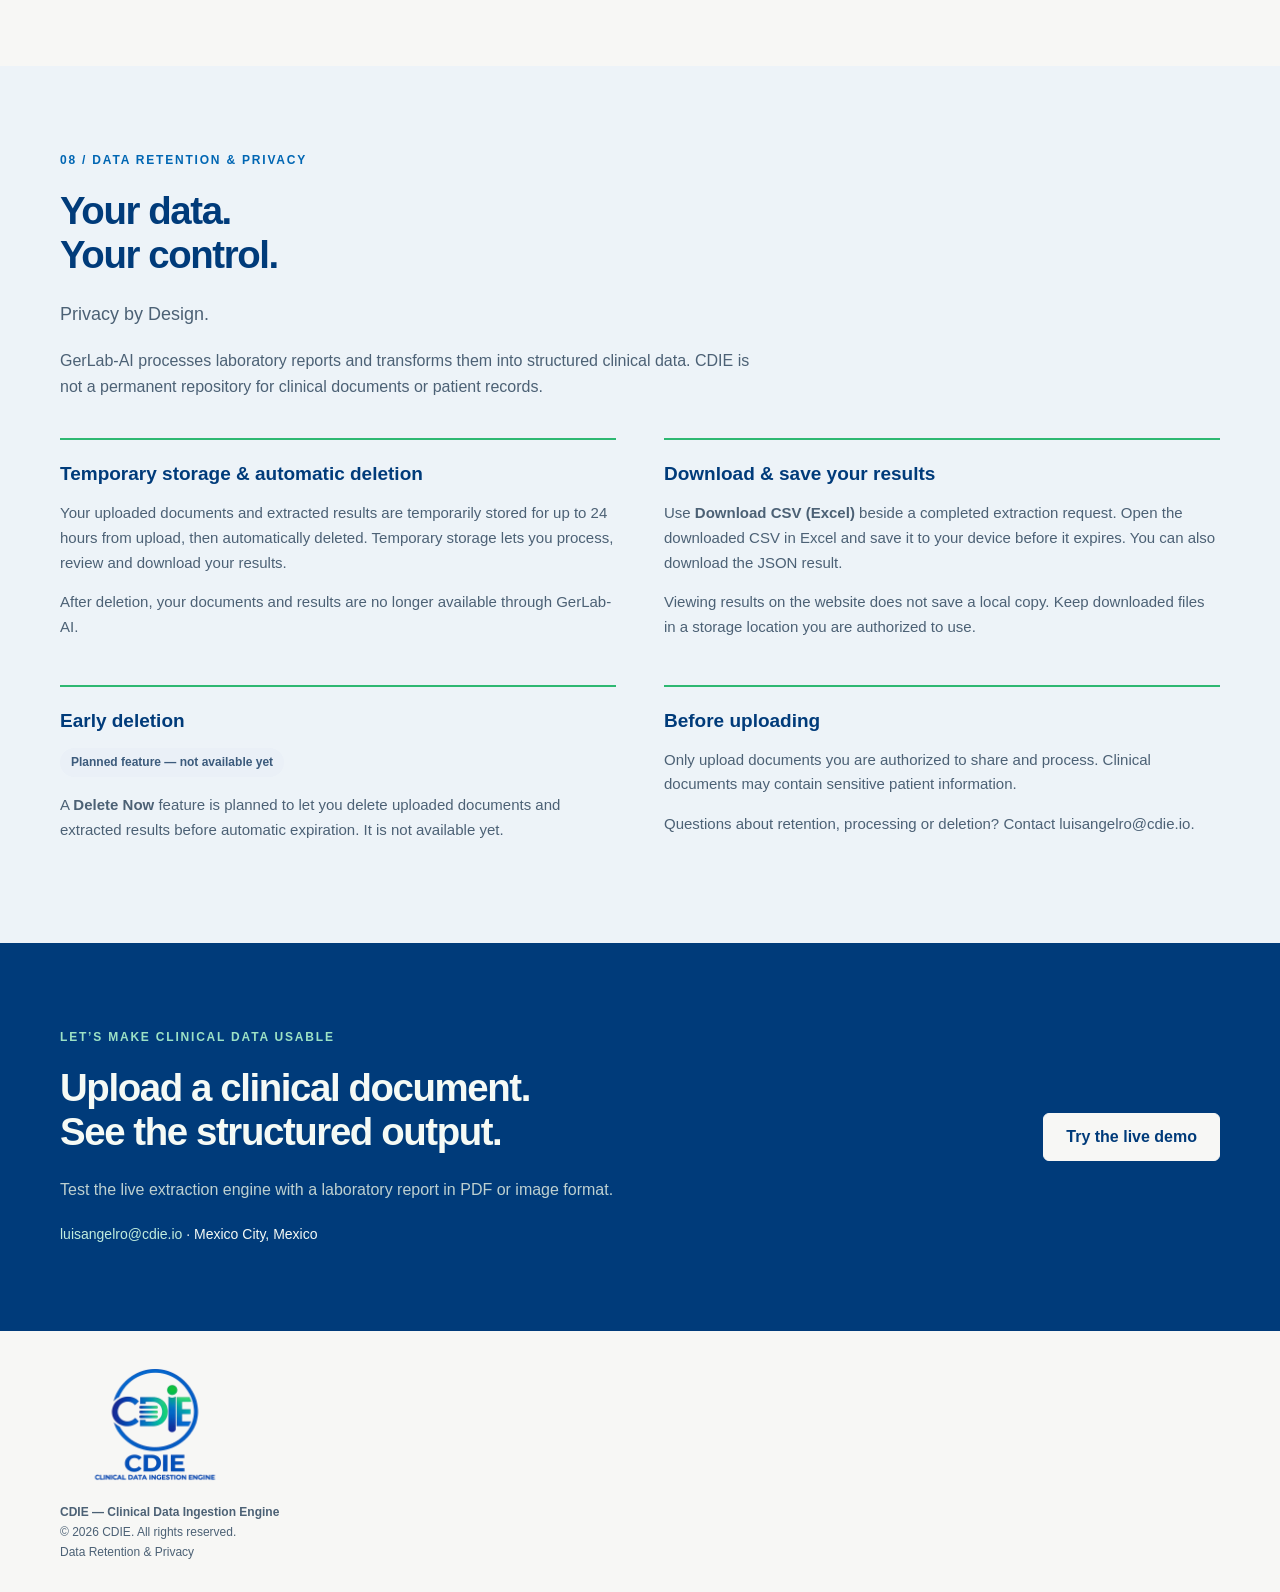
==== commit e102d8dc: "Clarify phased SaaS and API business model for GFS application" ====
--- a/index.html
+++ b/index.html
@@ -286,8 +286,11 @@
             <h3>Clinical data ingestion<br>as a service.</h3>
           </div>
           <div>
-            <p>CDIE is being built as a <strong>SaaS platform for individual physicians and healthcare organizations</strong>, with API access planned for platforms and enterprise customers.</p>
-            <p>Usage-based and monthly subscription options are under evaluation. Pricing and processing limits have not yet been finalized.</p>
+            <p>CDIE is building a scalable SaaS and API-based business with a phased go-to-market strategy.</p>
+            <p><strong>Stage 1 — Individual physicians:</strong> Self-service SaaS for laboratory data extraction and normalization without requiring EHR integration.</p>
+            <p><strong>Stage 2 — Healthcare organizations:</strong> Planned subscription and volume-based plans for medical practices, specialty clinics, hospitals and healthcare networks.</p>
+            <p><strong>Stage 3 — Healthcare platforms:</strong> Planned API-based clinical data ingestion services for EHR/EMR vendors, digital health companies and enterprise customers.</p>
+            <p>Recurring subscriptions and usage-based pricing are under evaluation. Pricing tiers and processing allowances have not yet been finalized.</p>
           </div>
         </div>
       </div>
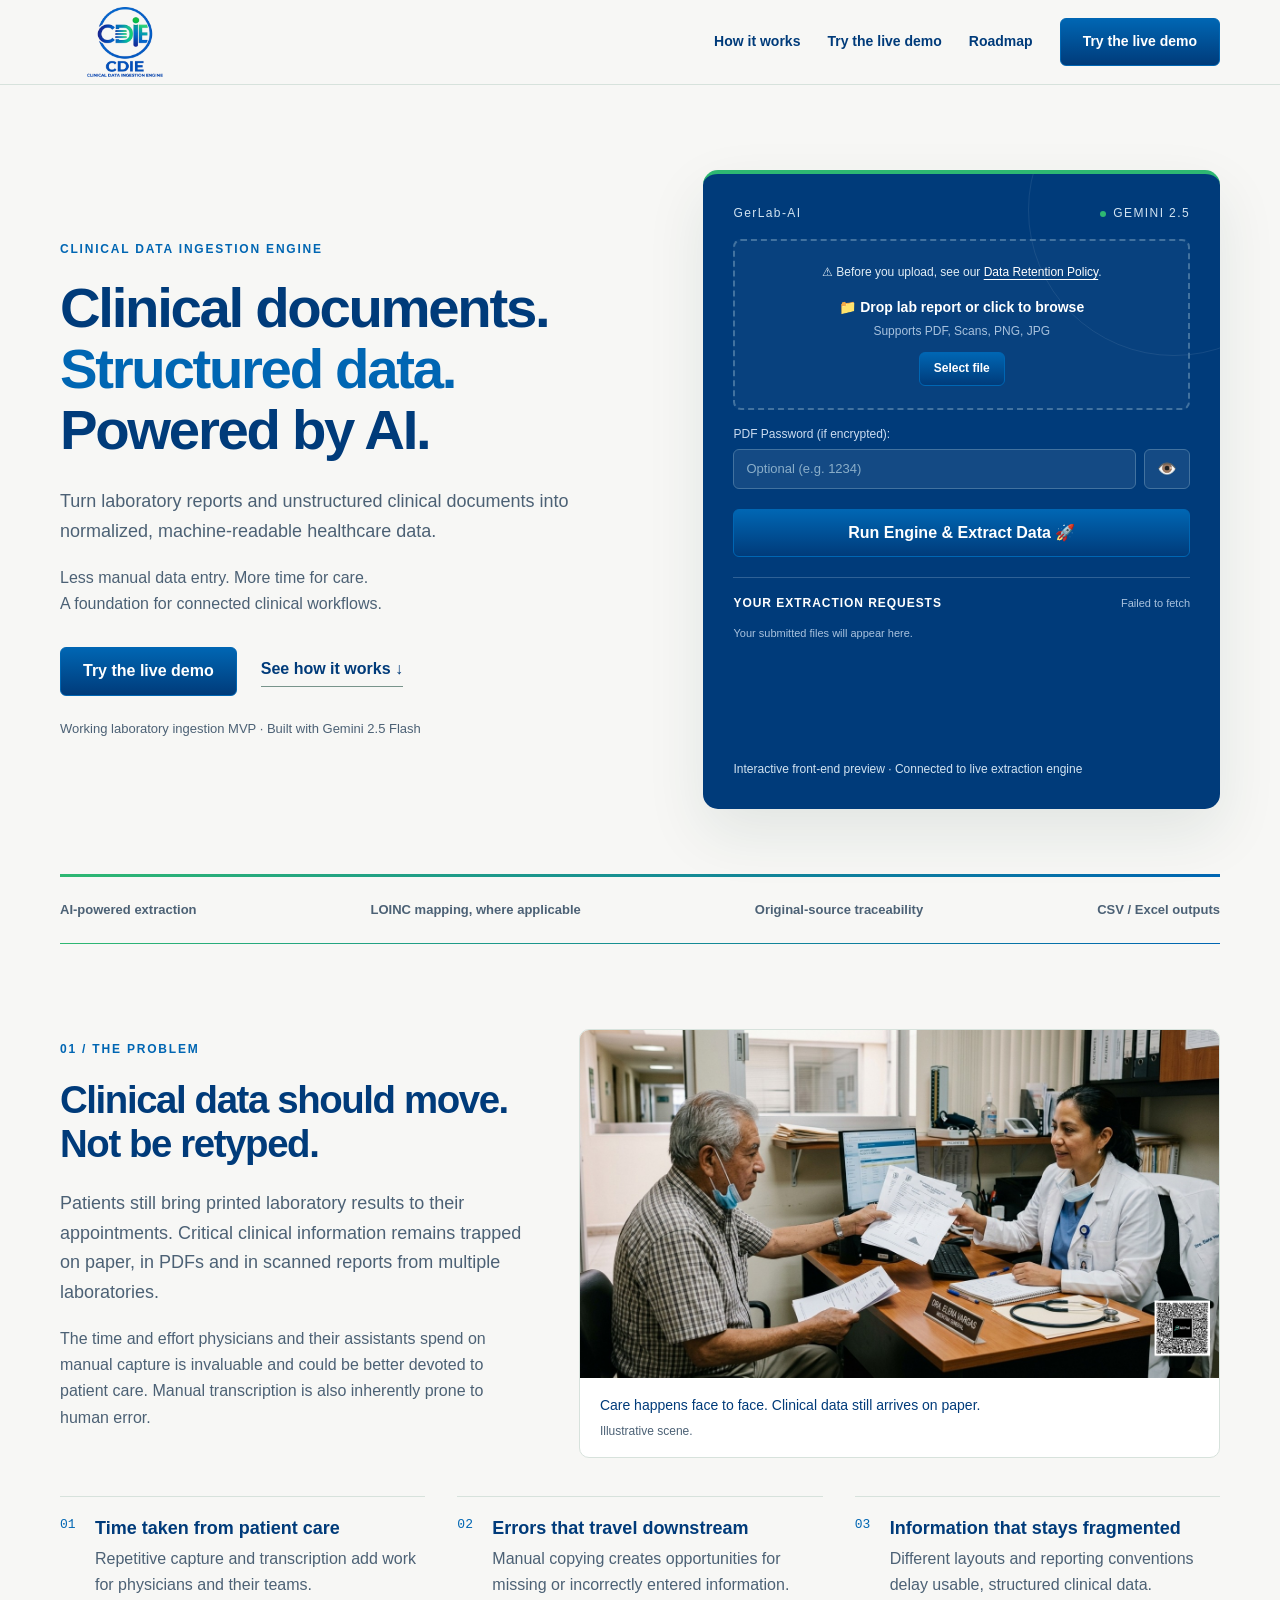
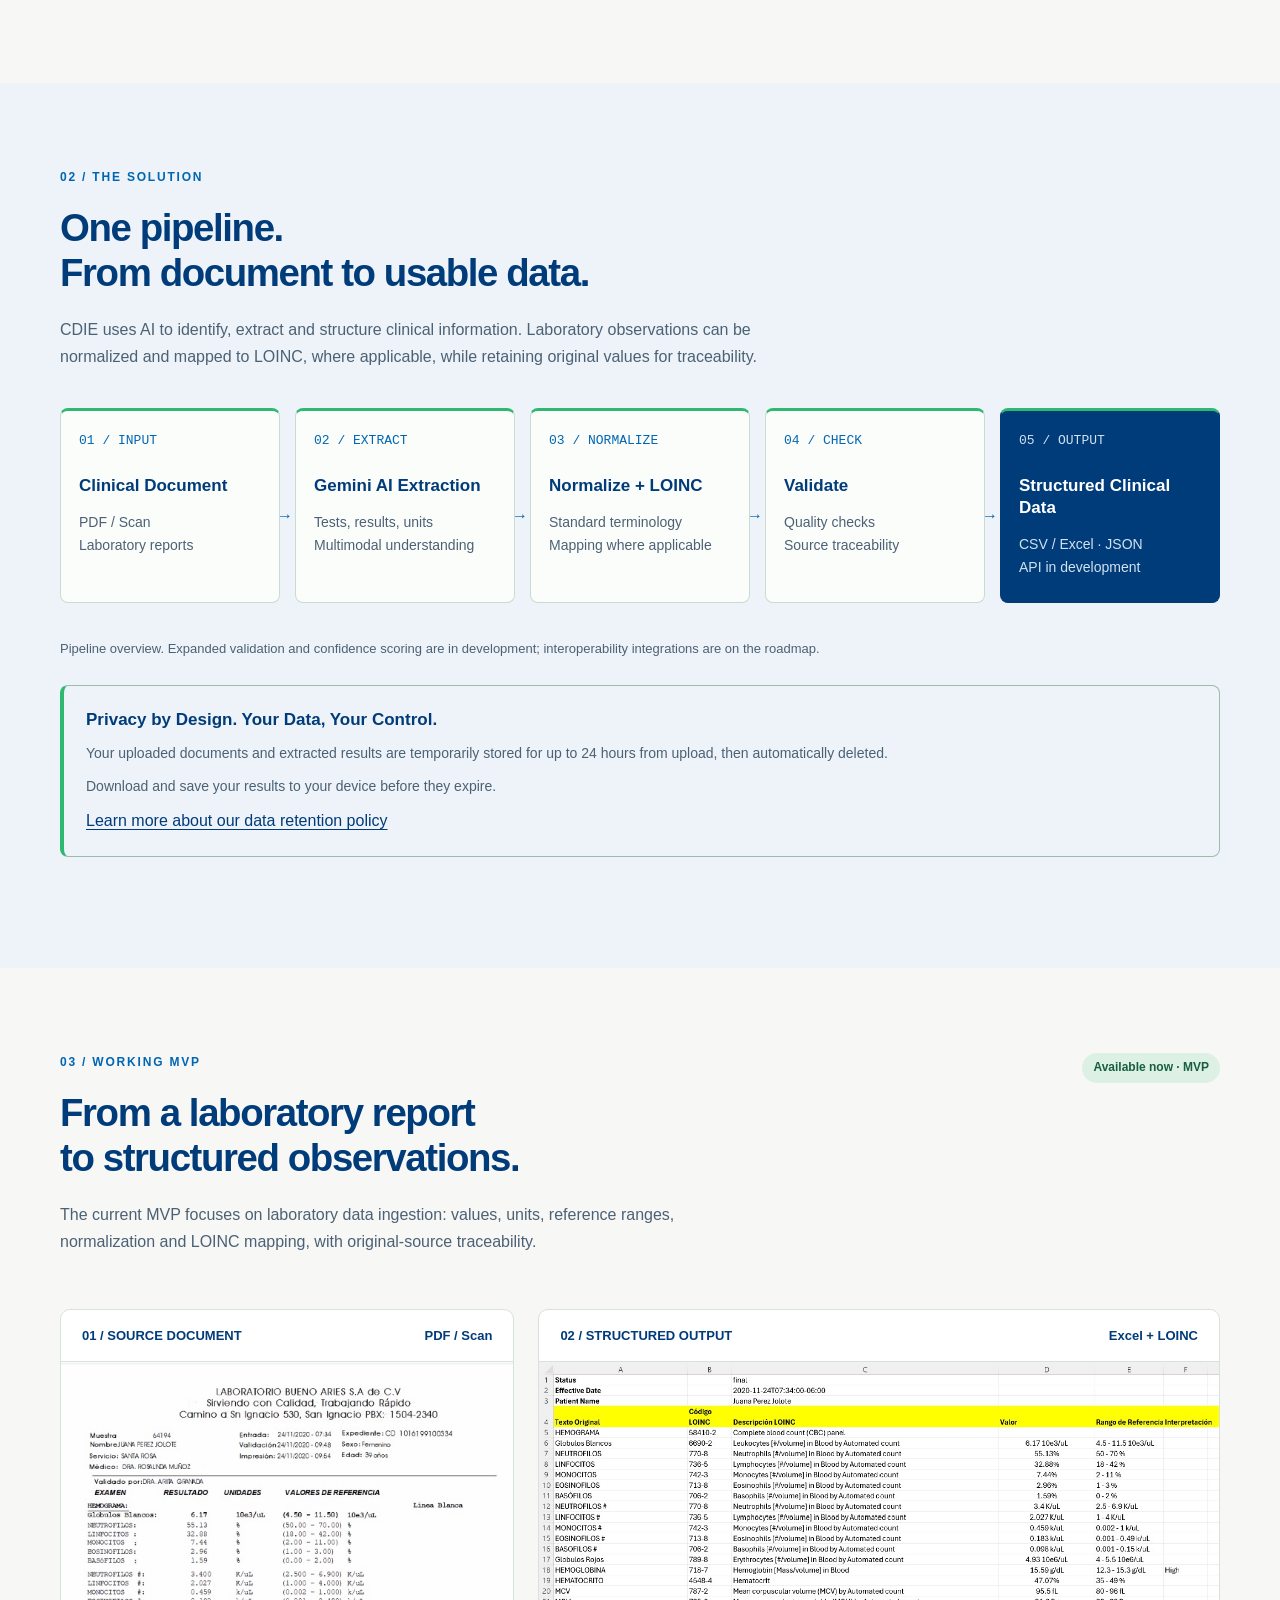
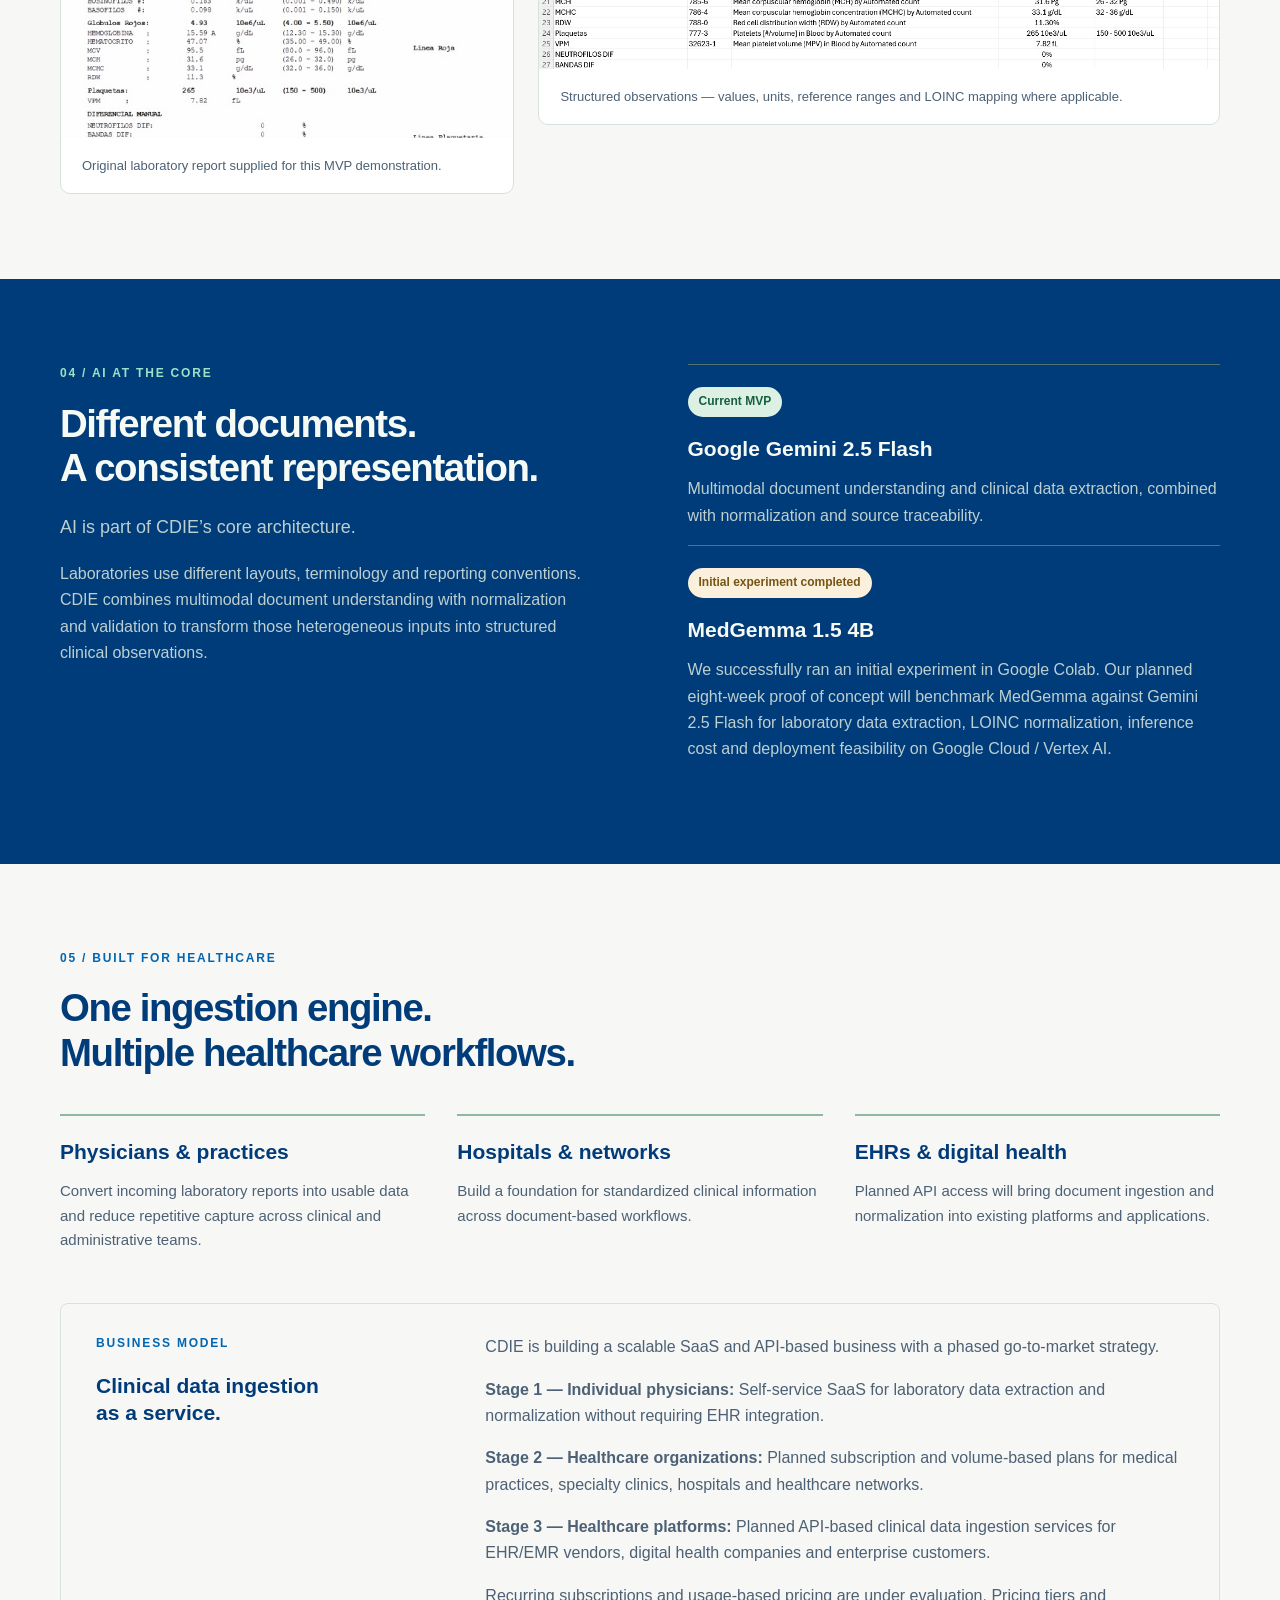
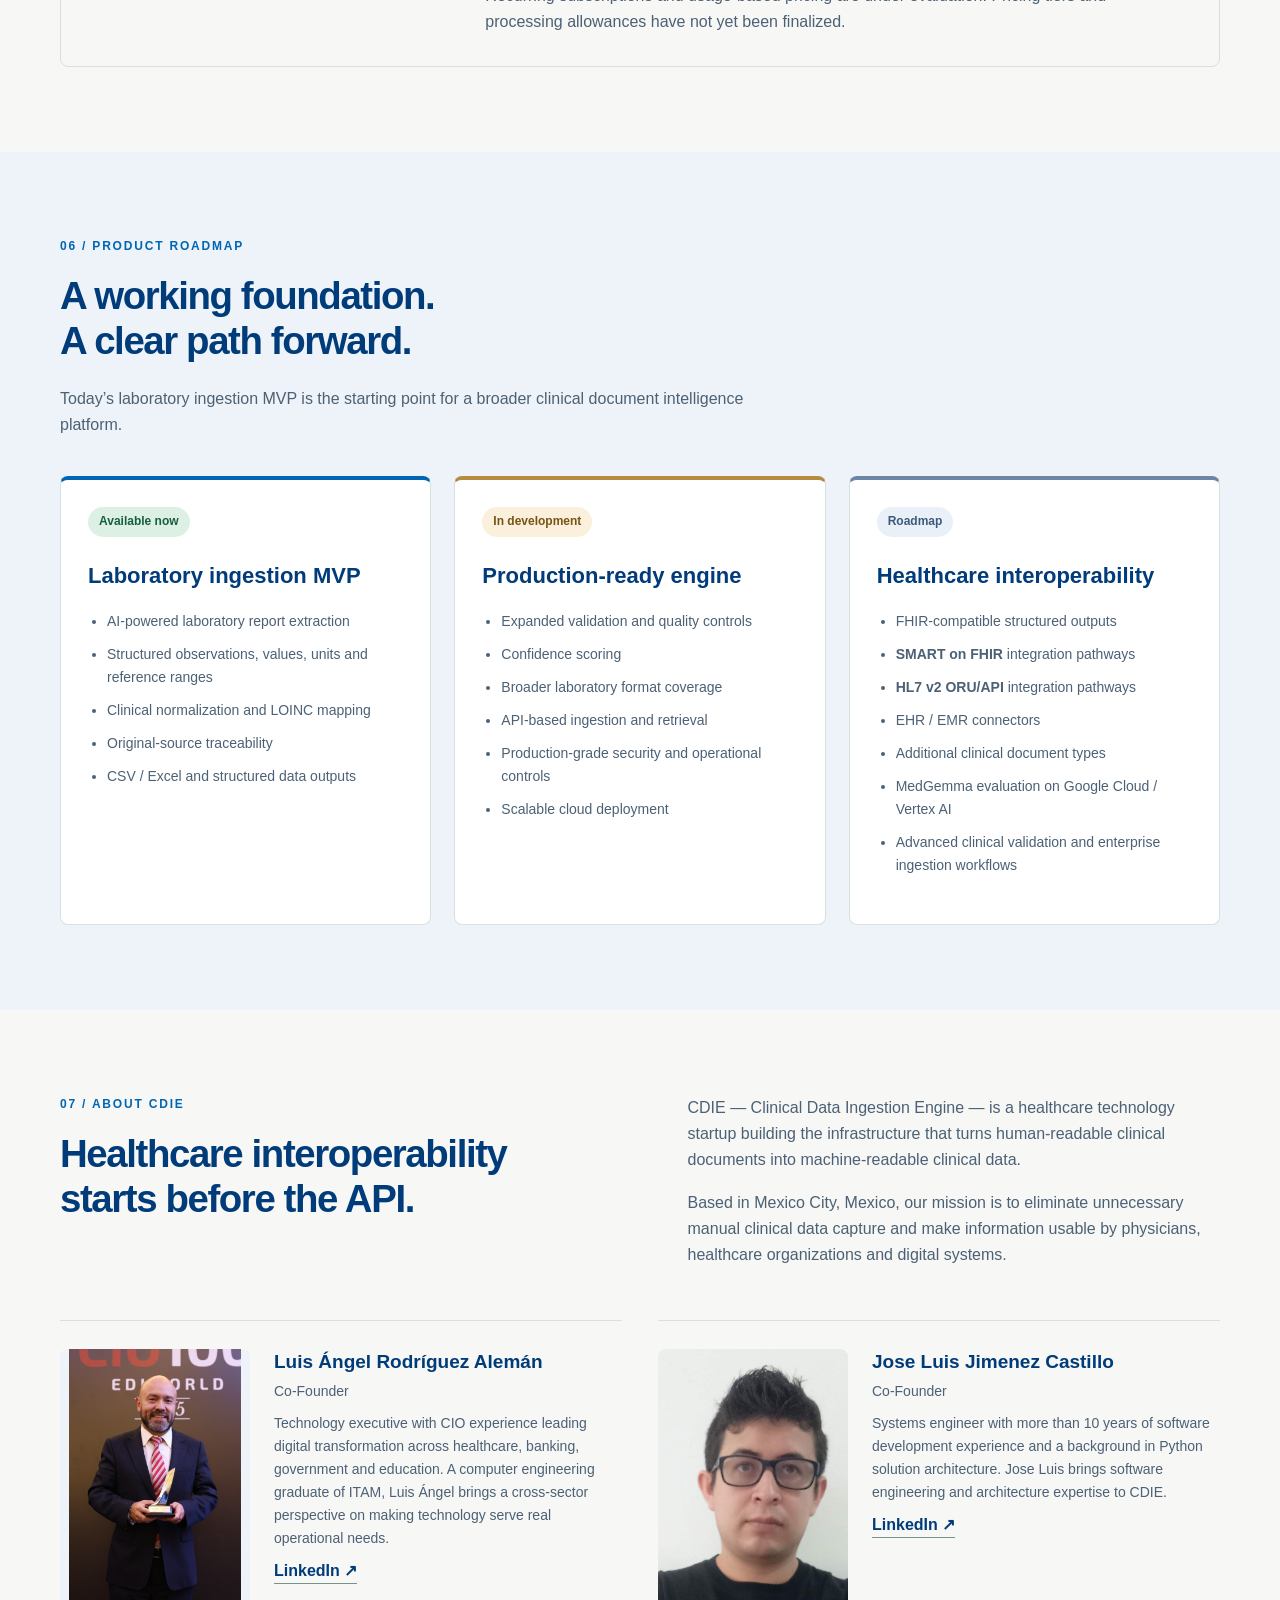
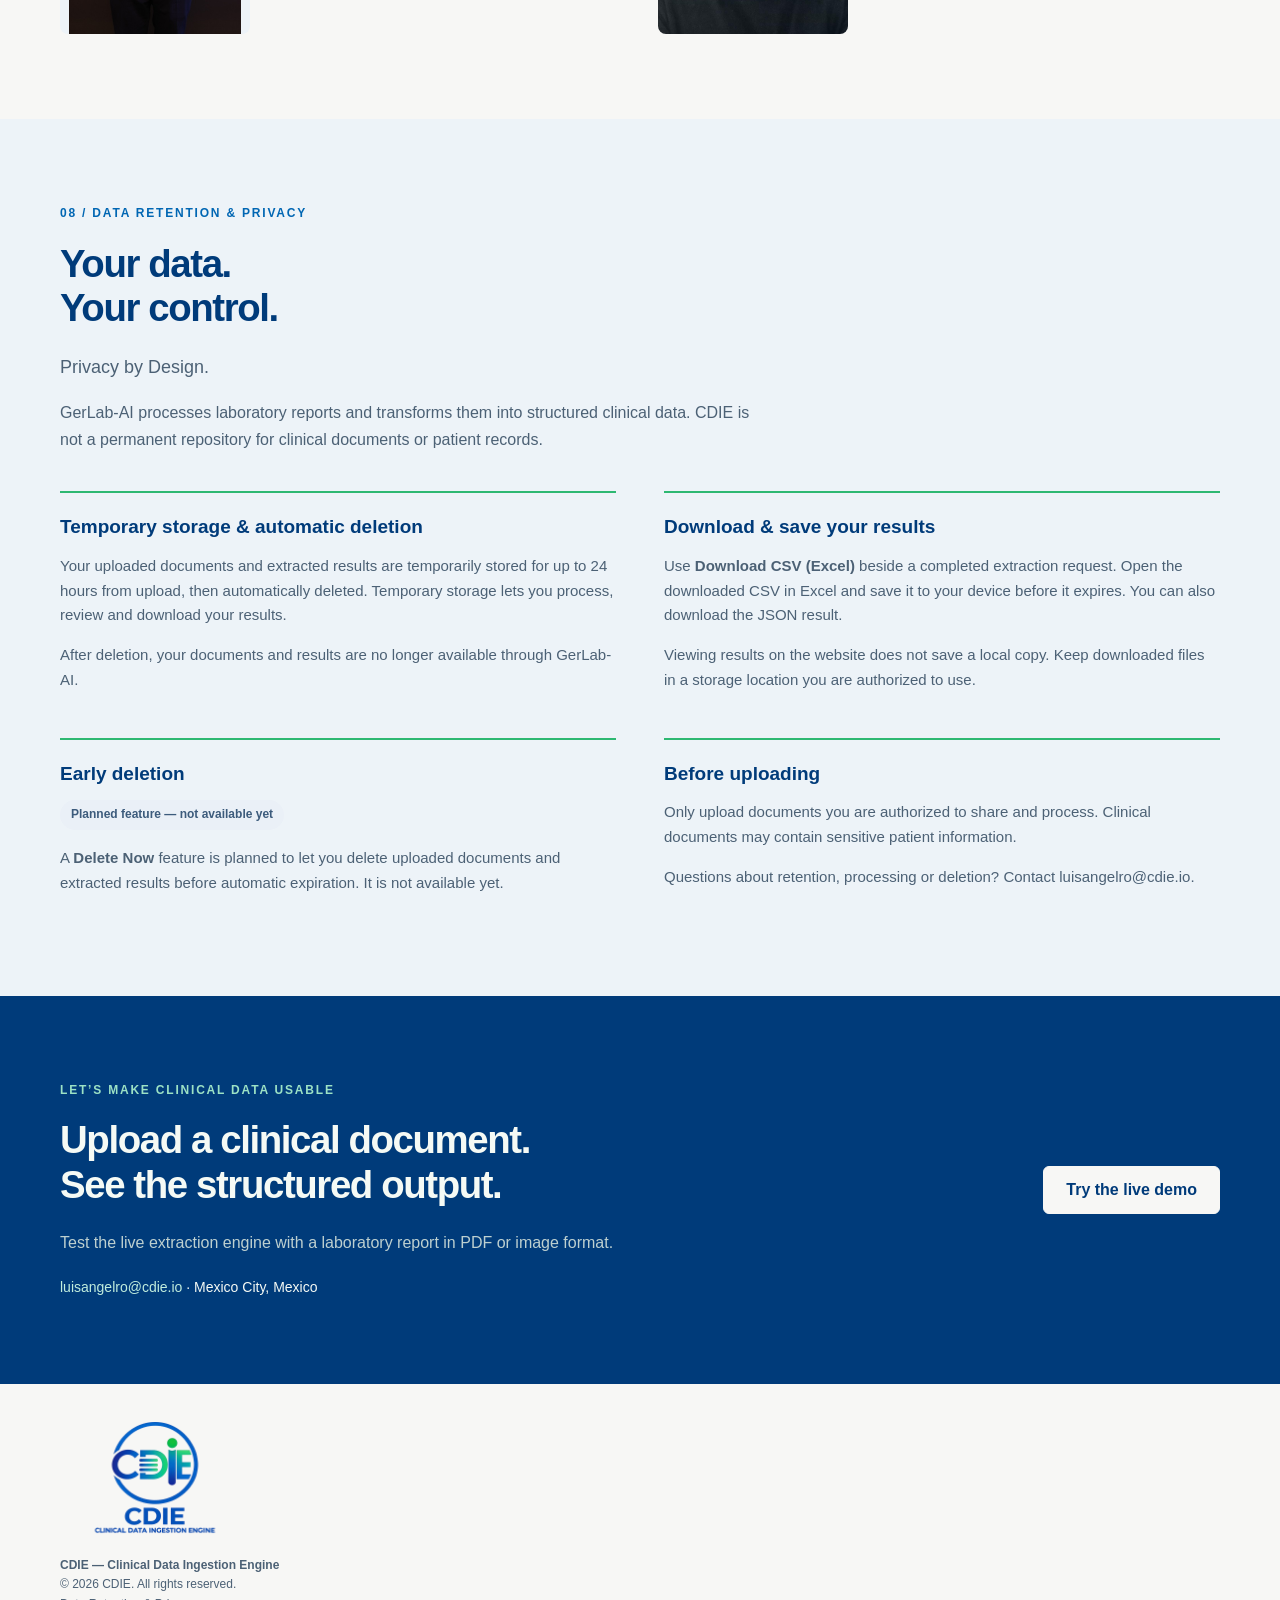
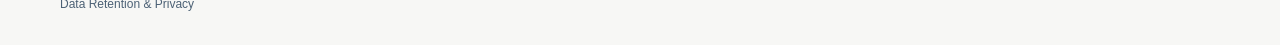
==== commit 5744a3bb: "Document Colab MedGemma experiment and planned cloud PoC" ====
--- a/index.html
+++ b/index.html
@@ -249,9 +249,9 @@
             <p>Multimodal document understanding and clinical data extraction, combined with normalization and source traceability.</p>
           </div>
           <div class="ai-panel">
-            <span class="badge future">Planned evaluation</span>
-            <h3>MedGemma on Google Cloud / Vertex AI</h3>
-            <p>Evaluate healthcare-focused models for extraction, validation and clinical understanding as the platform evolves.</p>
+            <span class="badge develop">Initial experiment completed</span>
+            <h3>MedGemma 1.5 4B</h3>
+            <p>We successfully ran an initial experiment in Google Colab. Our planned eight-week proof of concept will benchmark MedGemma against Gemini 2.5 Flash for laboratory data extraction, LOINC normalization, inference cost and deployment feasibility on Google Cloud / Vertex AI.</p>
           </div>
         </div>
       </div>
